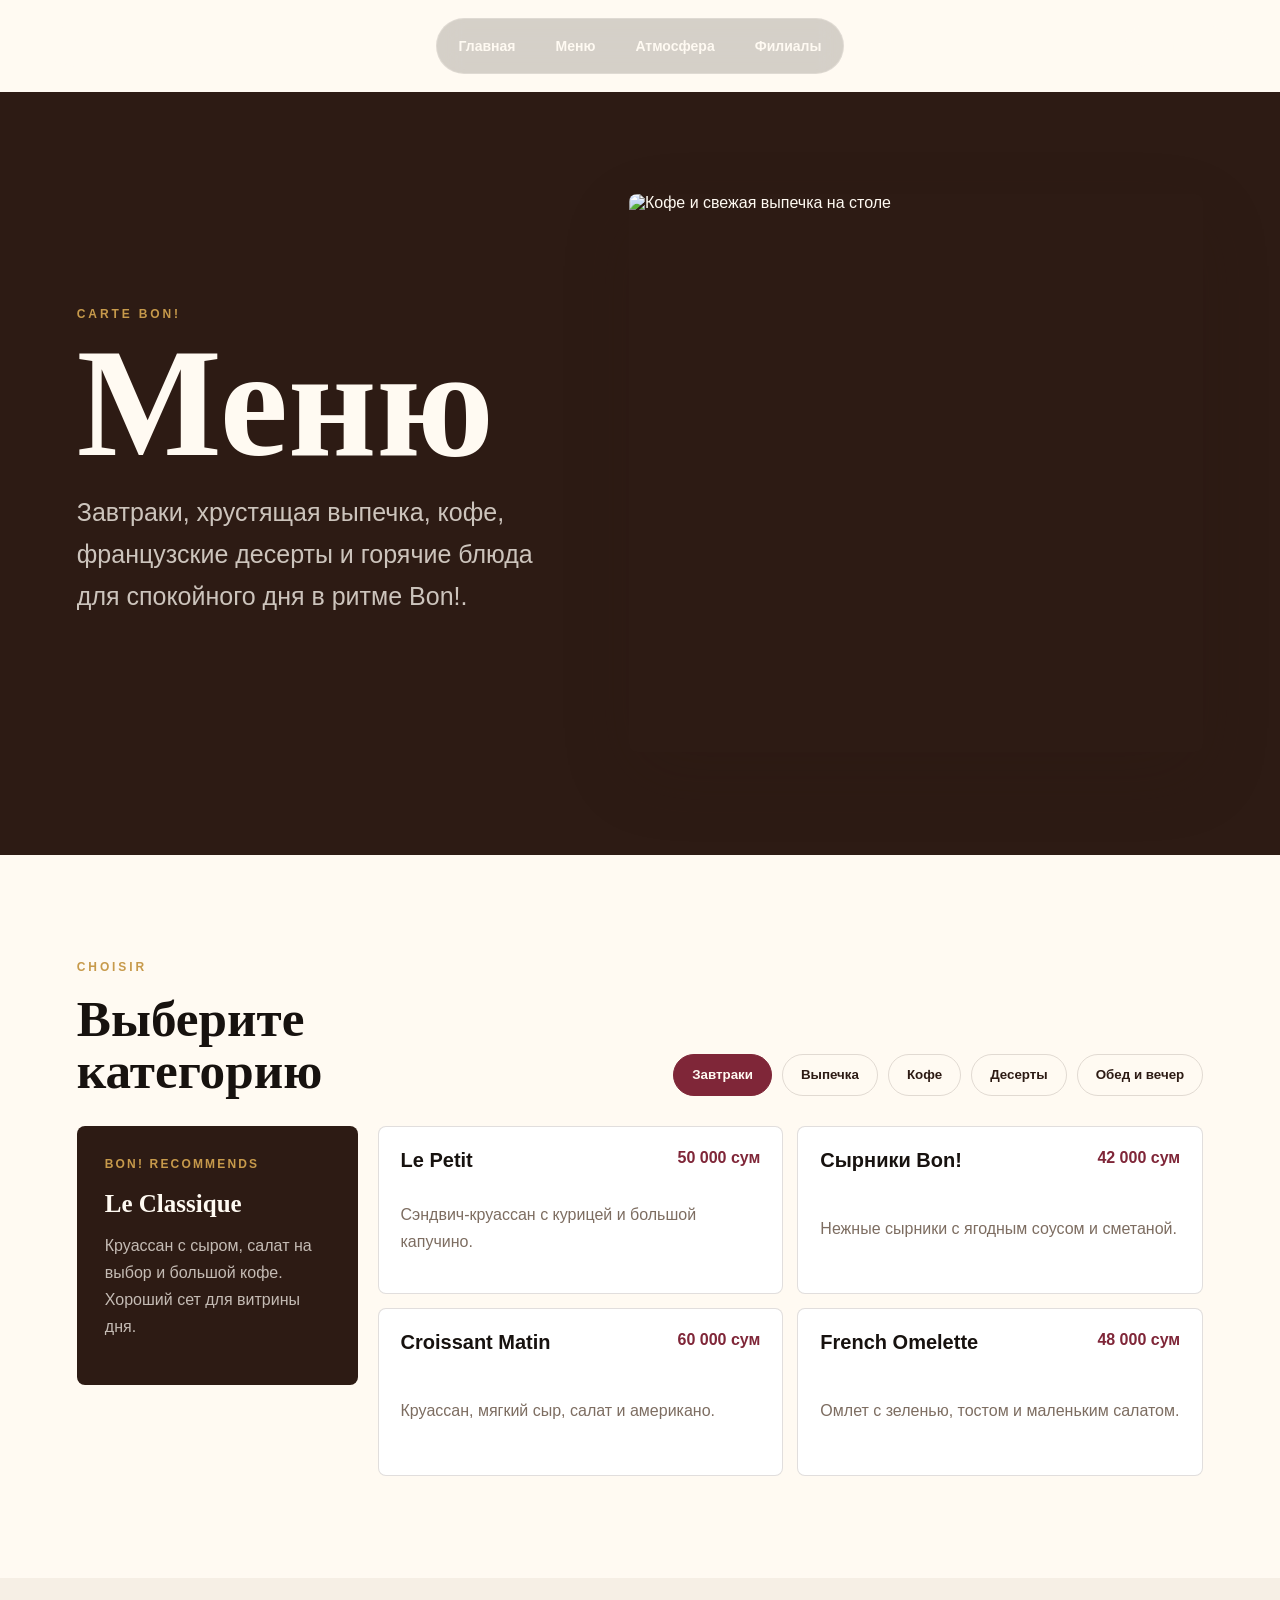
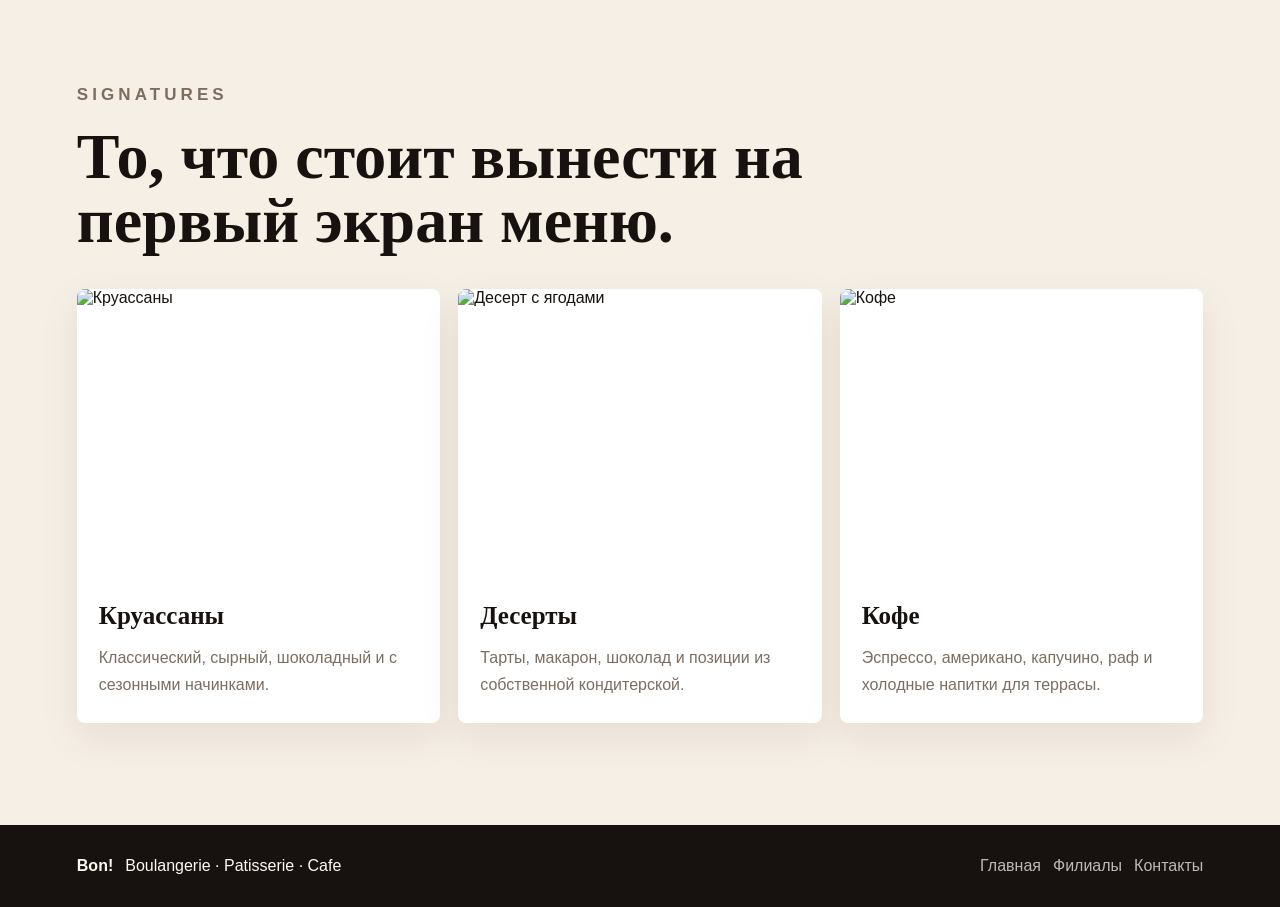
==== menu.html @ 677eda1b "Add files via upload" ====
<!doctype html>
<html lang="ru">
  <head>
    <meta charset="utf-8" />
    <meta name="viewport" content="width=device-width, initial-scale=1" />
    <title>Меню Bon! Cafe | Завтраки, выпечка, кофе и десерты</title>
    <meta
      name="description"
      content="Отдельная страница меню Bon!: завтраки, французская выпечка, кофе, десерты, салаты и горячие блюда."
    />
    <link rel="preconnect" href="https://images.unsplash.com" />
    <link rel="stylesheet" href="styles.css" />
  </head>
  <body class="menu-page">
    <header class="site-header is-scrolled" data-elevate>
      <a class="brand" href="index.html" aria-label="Bon! Cafe">
        <span class="brand-mark">Bon!</span>
        <span class="brand-sub">Boulangerie & Patisserie</span>
      </a>
      <nav class="main-nav" aria-label="Главная навигация">
        <a href="index.html">Главная</a>
        <a href="menu.html">Меню</a>
        <a href="index.html#mood">Атмосфера</a>
        <a href="index.html#branches">Филиалы</a>
      </nav>
      <a class="header-action" href="index.html#contacts">Контакты</a>
    </header>

    <main>
      <section class="menu-hero section-dark">
        <div class="menu-hero-copy">
          <p class="eyebrow">Carte Bon!</p>
          <h1>Меню</h1>
          <p>
            Завтраки, хрустящая выпечка, кофе, французские десерты и горячие блюда
            для спокойного дня в ритме Bon!.
          </p>
        </div>
        <figure class="menu-hero-photo">
          <img
            src="https://images.unsplash.com/photo-1495474472287-4d71bcdd2085?auto=format&fit=crop&w=1400&q=82"
            alt="Кофе и свежая выпечка на столе"
          />
        </figure>
      </section>

      <section class="menu-catalog section-light">
        <div class="menu-catalog-head">
          <div>
            <p class="eyebrow">Choisir</p>
            <h2>Выберите категорию</h2>
          </div>
          <div class="menu-tabs" role="tablist" aria-label="Категории меню">
            <button class="tab is-active" type="button" role="tab" aria-selected="true" data-menu="breakfast">
              Завтраки
            </button>
            <button class="tab" type="button" role="tab" aria-selected="false" data-menu="pastry">
              Выпечка
            </button>
            <button class="tab" type="button" role="tab" aria-selected="false" data-menu="coffee">
              Кофе
            </button>
            <button class="tab" type="button" role="tab" aria-selected="false" data-menu="dessert">
              Десерты
            </button>
            <button class="tab" type="button" role="tab" aria-selected="false" data-menu="dinner">
              Обед и вечер
            </button>
          </div>
        </div>

        <div class="menu-board">
          <aside class="menu-board-note">
            <span>Bon! recommends</span>
            <h3>Le Classique</h3>
            <p>Круассан с сыром, салат на выбор и большой кофе. Хороший сет для витрины дня.</p>
          </aside>
          <div class="menu-list menu-list-expanded" data-menu-panel></div>
        </div>
      </section>

      <section class="signature section-warm">
        <div class="section-head">
          <p class="eyebrow">Signatures</p>
          <h2>То, что стоит вынести на первый экран меню.</h2>
        </div>
        <div class="signature-grid">
          <article>
            <img
              src="https://images.unsplash.com/photo-1555507036-ab1f4038808a?auto=format&fit=crop&w=900&q=82"
              alt="Круассаны"
            />
            <h3>Круассаны</h3>
            <p>Классический, сырный, шоколадный и с сезонными начинками.</p>
          </article>
          <article>
            <img
              src="https://images.unsplash.com/photo-1517701604599-bb29b565090c?auto=format&fit=crop&w=900&q=82"
              alt="Десерт с ягодами"
            />
            <h3>Десерты</h3>
            <p>Тарты, макарон, шоколад и позиции из собственной кондитерской.</p>
          </article>
          <article>
            <img
              src="https://images.unsplash.com/photo-1511920170033-f8396924c348?auto=format&fit=crop&w=900&q=82"
              alt="Кофе"
            />
            <h3>Кофе</h3>
            <p>Эспрессо, американо, капучино, раф и холодные напитки для террасы.</p>
          </article>
        </div>
      </section>
    </main>

    <footer class="site-footer">
      <div>
        <strong>Bon!</strong>
        <span>Boulangerie · Patisserie · Cafe</span>
      </div>
      <div class="footer-links">
        <a href="index.html">Главная</a>
        <a href="index.html#branches">Филиалы</a>
        <a href="index.html#contacts">Контакты</a>
      </div>
    </footer>

    <script src="script.js"></script>
  </body>
</html>
---- styles.css ----
:root {
  --ink: #17120f;
  --espresso: #2d1b14;
  --cocoa: #5b3528;
  --bordeaux: #7f2638;
  --rose: #d9aa9a;
  --cream: #f6efe5;
  --linen: #fffaf2;
  --sage: #8b9a76;
  --brass: #c79a4b;
  --muted: #7d6d61;
  --line: rgba(45, 27, 20, 0.14);
  --shadow: 0 24px 70px rgba(45, 27, 20, 0.16);
}

* {
  box-sizing: border-box;
}

html {
  scroll-behavior: smooth;
}

body {
  margin: 0;
  color: var(--ink);
  background: var(--linen);
  font-family: "Inter", "Segoe UI", Arial, sans-serif;
}

img {
  display: block;
  max-width: 100%;
}

a {
  color: inherit;
}

.site-header {
  position: fixed;
  z-index: 20;
  top: 0;
  left: 0;
  right: 0;
  display: grid;
  grid-template-columns: minmax(150px, 1fr) auto minmax(140px, 1fr);
  align-items: center;
  gap: 24px;
  padding: 18px clamp(18px, 4vw, 56px);
  color: var(--linen);
  transition: background 180ms ease, color 180ms ease, box-shadow 180ms ease;
}

.site-header.is-scrolled {
  color: var(--espresso);
  background: rgba(255, 250, 242, 0.92);
  box-shadow: 0 10px 35px rgba(45, 27, 20, 0.1);
  backdrop-filter: blur(16px);
}

.brand {
  display: inline-flex;
  flex-direction: column;
  width: max-content;
  text-decoration: none;
}

.brand-mark {
  font-family: Georgia, "Times New Roman", serif;
  font-size: 34px;
  font-weight: 700;
  line-height: 0.85;
}

.brand-sub {
  margin-top: 7px;
  font-size: 10px;
  letter-spacing: 0.18em;
  text-transform: uppercase;
}

.main-nav {
  display: flex;
  align-items: center;
  gap: 8px;
  padding: 6px;
  border: 1px solid rgba(255, 250, 242, 0.24);
  border-radius: 999px;
  background: rgba(23, 18, 15, 0.18);
  backdrop-filter: blur(12px);
}

.is-scrolled .main-nav {
  border-color: var(--line);
  background: rgba(255, 255, 255, 0.62);
}

.main-nav a,
.header-action,
.button {
  min-height: 42px;
  display: inline-flex;
  align-items: center;
  justify-content: center;
  border-radius: 999px;
  text-decoration: none;
  font-size: 14px;
  font-weight: 650;
}

.main-nav a {
  padding: 0 16px;
}

.header-action {
  justify-self: end;
  padding: 0 18px;
  border: 1px solid currentColor;
}

.hero {
  min-height: 94vh;
  position: relative;
  display: grid;
  align-items: end;
  padding: 120px clamp(20px, 6vw, 90px) 72px;
  overflow: hidden;
}

.section-dark {
  color: var(--linen);
  background: var(--espresso);
}

.section-light {
  background: var(--linen);
}

.section-warm {
  background: var(--cream);
}

.hero-media {
  position: absolute;
  inset: 0;
}

.hero-media::after {
  content: "";
  position: absolute;
  inset: 0;
  background:
    linear-gradient(90deg, rgba(23, 18, 15, 0.86), rgba(23, 18, 15, 0.38) 54%, rgba(23, 18, 15, 0.18)),
    linear-gradient(0deg, rgba(23, 18, 15, 0.66), transparent 42%);
}

.hero-media img {
  width: 100%;
  height: 100%;
  object-fit: cover;
}

.hero-content,
.hero-note {
  position: relative;
}

.hero-content {
  max-width: 780px;
}

.eyebrow,
.section-kicker {
  margin: 0 0 16px;
  color: var(--brass);
  font-size: 12px;
  font-weight: 800;
  letter-spacing: 0.24em;
  text-transform: uppercase;
}

.hero h1 {
  margin: 0;
  font-family: Georgia, "Times New Roman", serif;
  font-size: clamp(88px, 20vw, 220px);
  line-height: 0.78;
  letter-spacing: 0;
}

.hero-lede {
  max-width: 660px;
  margin: 34px 0 0;
  font-size: clamp(19px, 2vw, 28px);
  line-height: 1.35;
}

.hero-actions {
  display: flex;
  flex-wrap: wrap;
  gap: 12px;
  margin-top: 34px;
}

.button {
  border: 0;
  padding: 0 22px;
  cursor: pointer;
}

.button-primary {
  color: #22130d;
  background: var(--brass);
}

.button-ghost {
  border: 1px solid rgba(255, 250, 242, 0.58);
  color: var(--linen);
}

.button-dark {
  width: max-content;
  color: var(--linen);
  background: var(--espresso);
}

.hero-note {
  display: flex;
  flex-wrap: wrap;
  gap: 10px;
  margin-top: 54px;
}

.hero-note span {
  padding: 12px 16px;
  border: 1px solid rgba(255, 250, 242, 0.22);
  border-radius: 999px;
  background: rgba(255, 250, 242, 0.08);
  font-size: 14px;
}

section:not(.hero) {
  padding: clamp(70px, 8vw, 120px) clamp(20px, 6vw, 90px);
}

.intro-grid,
.split,
.contacts {
  display: grid;
  grid-template-columns: minmax(0, 0.95fr) minmax(320px, 1fr);
  gap: clamp(32px, 7vw, 110px);
  align-items: start;
}

h2 {
  margin: 0;
  font-family: Georgia, "Times New Roman", serif;
  font-size: clamp(36px, 5vw, 76px);
  line-height: 1;
  letter-spacing: 0;
}

h3 {
  margin: 0;
  font-family: Georgia, "Times New Roman", serif;
  font-size: 25px;
  line-height: 1.1;
}

p {
  line-height: 1.68;
}

.intro-copy p,
.section-head p,
.contacts-copy p,
.story-copy p {
  color: var(--muted);
  font-size: 17px;
}

.metrics {
  display: grid;
  grid-template-columns: repeat(3, 1fr);
  gap: 1px;
  margin-top: 64px;
  border: 1px solid var(--line);
  background: var(--line);
}

.metrics div {
  min-height: 150px;
  padding: 28px;
  background: var(--linen);
}

.metrics strong {
  display: block;
  color: var(--bordeaux);
  font-family: Georgia, "Times New Roman", serif;
  font-size: clamp(40px, 5vw, 72px);
  line-height: 1;
}

.metrics span {
  display: block;
  max-width: 230px;
  margin-top: 12px;
  color: var(--muted);
}

.section-head {
  max-width: 950px;
  margin-bottom: 36px;
}

.section-head.narrow {
  max-width: 760px;
}

.menu-tabs,
.branch-controls {
  display: flex;
  flex-wrap: wrap;
  gap: 10px;
  margin-bottom: 26px;
}

.tab,
.chip {
  min-height: 42px;
  border: 1px solid var(--line);
  border-radius: 999px;
  padding: 0 18px;
  color: var(--espresso);
  background: transparent;
  cursor: pointer;
  font-weight: 700;
}

.tab.is-active,
.chip.is-active {
  color: var(--linen);
  border-color: var(--bordeaux);
  background: var(--bordeaux);
}

.menu-preview-grid {
  display: grid;
  grid-template-columns: repeat(3, 1fr);
  gap: 16px;
  margin-bottom: 26px;
}

.menu-preview-card {
  min-height: 290px;
  position: relative;
  overflow: hidden;
  border-radius: 8px;
  color: var(--linen);
  text-decoration: none;
  background: var(--espresso);
  box-shadow: var(--shadow);
}

.menu-preview-card::after {
  content: "";
  position: absolute;
  inset: 0;
  background: linear-gradient(0deg, rgba(23, 18, 15, 0.72), transparent 58%);
}

.menu-preview-card img {
  width: 100%;
  height: 100%;
  object-fit: cover;
  transition: transform 220ms ease;
}

.menu-preview-card:hover img {
  transform: scale(1.04);
}

.menu-preview-card span {
  position: absolute;
  z-index: 1;
  left: 22px;
  bottom: 20px;
  font-family: Georgia, "Times New Roman", serif;
  font-size: 30px;
}

.menu-layout {
  display: grid;
  grid-template-columns: minmax(280px, 0.86fr) minmax(320px, 1fr);
  gap: clamp(24px, 4vw, 58px);
  align-items: stretch;
}

.menu-photo {
  margin: 0;
  min-height: 520px;
  position: relative;
  overflow: hidden;
  border-radius: 8px;
  box-shadow: var(--shadow);
}

.menu-photo img {
  width: 100%;
  height: 100%;
  object-fit: cover;
}

.menu-photo figcaption {
  position: absolute;
  left: 20px;
  bottom: 20px;
  max-width: calc(100% - 40px);
  padding: 12px 14px;
  border-radius: 8px;
  color: var(--linen);
  background: rgba(23, 18, 15, 0.66);
}

.menu-list {
  display: grid;
  gap: 14px;
}

.menu-dish {
  display: grid;
  grid-template-columns: 1fr auto;
  gap: 16px;
  padding: 22px;
  border-bottom: 1px solid var(--line);
  background: rgba(255, 250, 242, 0.58);
}

.menu-dish strong {
  font-size: 20px;
}

.menu-dish p {
  grid-column: 1 / -1;
  margin: 0;
  color: var(--muted);
}

.menu-dish span {
  color: var(--bordeaux);
  font-weight: 800;
}

.menu-page {
  background: var(--linen);
}

.menu-page .site-header {
  position: sticky;
}

.menu-hero {
  min-height: 74vh;
  display: grid;
  grid-template-columns: minmax(320px, 0.85fr) minmax(320px, 1fr);
  gap: clamp(26px, 5vw, 70px);
  align-items: center;
  padding: 96px clamp(20px, 6vw, 90px) clamp(56px, 7vw, 90px);
}

.menu-hero-copy h1 {
  margin: 0;
  font-family: Georgia, "Times New Roman", serif;
  font-size: clamp(72px, 12vw, 170px);
  line-height: 0.82;
}

.menu-hero-copy p:not(.eyebrow) {
  max-width: 620px;
  color: rgba(255, 250, 242, 0.76);
  font-size: clamp(18px, 2vw, 25px);
}

.menu-hero-photo {
  height: min(62vh, 620px);
  min-height: 420px;
  margin: 0;
  overflow: hidden;
  border-radius: 8px;
  box-shadow: var(--shadow);
}

.menu-hero-photo img {
  width: 100%;
  height: 100%;
  object-fit: cover;
}

.menu-catalog-head {
  display: grid;
  grid-template-columns: minmax(260px, 0.72fr) minmax(320px, 1fr);
  gap: 30px;
  align-items: end;
  margin-bottom: 30px;
}

.menu-catalog-head h2 {
  font-size: clamp(34px, 4vw, 58px);
}

.menu-catalog-head .menu-tabs {
  justify-content: flex-end;
  margin-bottom: 0;
}

.menu-board {
  display: grid;
  grid-template-columns: minmax(250px, 0.34fr) minmax(320px, 1fr);
  gap: 20px;
  align-items: start;
}

.menu-board-note {
  position: sticky;
  top: 104px;
  padding: 28px;
  border-radius: 8px;
  color: var(--linen);
  background: var(--espresso);
}

.menu-board-note span {
  color: var(--brass);
  font-size: 12px;
  font-weight: 900;
  letter-spacing: 0.18em;
  text-transform: uppercase;
}

.menu-board-note h3 {
  margin-top: 18px;
}

.menu-board-note p {
  color: rgba(255, 250, 242, 0.72);
}

.menu-list-expanded {
  grid-template-columns: repeat(2, minmax(0, 1fr));
}

.menu-list-expanded .menu-dish {
  min-height: 168px;
  border: 1px solid var(--line);
  border-radius: 8px;
  background: #fff;
}

.signature-grid {
  display: grid;
  grid-template-columns: repeat(3, 1fr);
  gap: 18px;
}

.signature-grid article {
  overflow: hidden;
  border-radius: 8px;
  background: #fff;
  box-shadow: 0 14px 42px rgba(45, 27, 20, 0.08);
}

.signature-grid img {
  width: 100%;
  aspect-ratio: 1.25;
  object-fit: cover;
}

.signature-grid h3,
.signature-grid p {
  margin-left: 22px;
  margin-right: 22px;
}

.signature-grid h3 {
  margin-top: 22px;
}

.signature-grid p {
  margin-bottom: 24px;
  color: var(--muted);
}

.mood-grid {
  display: grid;
  grid-template-columns: 1.1fr 0.9fr;
  gap: 18px;
}

.mood-item {
  min-height: 340px;
  position: relative;
  overflow: hidden;
  border-radius: 8px;
  background: var(--espresso);
}

.mood-item.large {
  grid-row: span 2;
  min-height: 700px;
}

.mood-item img {
  width: 100%;
  height: 100%;
  object-fit: cover;
  opacity: 0.82;
}

.mood-item div {
  position: absolute;
  left: 24px;
  right: 24px;
  bottom: 24px;
  color: var(--linen);
}

.mood-item p {
  max-width: 540px;
  margin-bottom: 0;
}

.story {
  display: grid;
  grid-template-columns: minmax(280px, 0.9fr) minmax(320px, 1fr);
  gap: clamp(32px, 7vw, 100px);
}

.story-copy p {
  color: rgba(255, 250, 242, 0.72);
}

.timeline {
  display: grid;
  gap: 1px;
  background: rgba(255, 250, 242, 0.16);
  border: 1px solid rgba(255, 250, 242, 0.16);
}

.timeline div {
  padding: 28px;
  background: rgba(255, 250, 242, 0.06);
}

.timeline span {
  display: block;
  color: var(--brass);
  font-weight: 900;
  margin-bottom: 18px;
}

.timeline strong {
  font-size: 24px;
}

.timeline p {
  margin-bottom: 0;
  color: rgba(255, 250, 242, 0.72);
}

.branch-grid {
  display: grid;
  grid-template-columns: repeat(3, 1fr);
  gap: 16px;
}

.branch {
  min-height: 300px;
  display: flex;
  flex-direction: column;
  padding: 28px;
  border: 1px solid var(--line);
  border-radius: 8px;
  background: #fff;
}

.branch.is-hidden {
  display: none;
}

.branch span,
.event-list span {
  color: var(--bordeaux);
  font-size: 12px;
  font-weight: 900;
  letter-spacing: 0.18em;
  text-transform: uppercase;
}

.branch h3 {
  margin-top: 18px;
}

.branch p {
  color: var(--muted);
}

.branch a {
  margin-top: auto;
  color: var(--bordeaux);
  font-weight: 800;
  text-decoration: none;
}

.event-list {
  display: grid;
  gap: 16px;
}

.event-list article {
  padding: 26px 0;
  border-top: 1px solid var(--line);
}

.event-list h3 {
  margin-top: 12px;
}

.event-list p {
  margin-bottom: 0;
  color: var(--muted);
}

.contacts {
  align-items: center;
}

.contacts-copy p {
  color: rgba(255, 250, 242, 0.72);
}

.contact-board {
  display: grid;
  gap: 12px;
  padding: clamp(22px, 4vw, 40px);
  border: 1px solid rgba(255, 250, 242, 0.18);
  border-radius: 8px;
  background: rgba(255, 250, 242, 0.08);
}

.contact-line,
.contact-meta {
  display: grid;
  grid-template-columns: minmax(120px, 0.48fr) minmax(180px, 1fr);
  gap: 18px;
  align-items: center;
  min-height: 78px;
  border-bottom: 1px solid rgba(255, 250, 242, 0.16);
  color: var(--linen);
  text-decoration: none;
}

.contact-line span,
.contact-meta span {
  color: rgba(255, 250, 242, 0.62);
  font-size: 12px;
  font-weight: 900;
  letter-spacing: 0.16em;
  text-transform: uppercase;
}

.contact-line strong,
.contact-meta strong {
  font-family: Georgia, "Times New Roman", serif;
  font-size: clamp(24px, 3vw, 38px);
  font-weight: 700;
}

.contact-meta {
  grid-template-columns: repeat(2, 1fr);
  border-bottom: 0;
}

.contact-meta div {
  display: grid;
  gap: 10px;
  min-height: 100px;
  align-content: center;
  padding: 18px;
  border: 1px solid rgba(255, 250, 242, 0.14);
  border-radius: 8px;
  background: rgba(23, 18, 15, 0.18);
}

.site-footer {
  display: flex;
  justify-content: space-between;
  gap: 20px;
  padding: 32px clamp(20px, 6vw, 90px);
  color: var(--linen);
  background: var(--ink);
}

.site-footer div {
  display: flex;
  flex-wrap: wrap;
  gap: 12px;
  align-items: center;
}

.footer-links a {
  color: rgba(255, 250, 242, 0.72);
  text-decoration: none;
}

@media (max-width: 920px) {
  .site-header {
    grid-template-columns: 1fr auto;
  }

  .main-nav {
    display: none;
  }

  .intro-grid,
  .split,
  .contacts,
  .menu-layout,
  .story {
    grid-template-columns: 1fr;
  }

  .metrics,
  .branch-grid,
  .mood-grid,
  .menu-preview-grid,
  .menu-hero,
  .menu-catalog-head,
  .menu-board,
  .menu-list-expanded,
  .signature-grid {
    grid-template-columns: 1fr;
  }

  .mood-item.large,
  .mood-item {
    min-height: 420px;
  }
}

@media (max-width: 560px) {
  .site-header {
    padding: 14px 16px;
  }

  .brand-sub {
    display: none;
  }

  .header-action {
    min-height: 38px;
    padding: 0 12px;
    font-size: 13px;
  }

  .hero {
    min-height: 92vh;
    padding: 104px 18px 44px;
  }

  .hero-lede {
    font-size: 18px;
  }

  section:not(.hero) {
    padding: 62px 18px;
  }

  .menu-photo {
    min-height: 360px;
  }

  .menu-hero {
    min-height: auto;
    padding-top: 56px;
  }

  .menu-hero-photo {
    min-height: 310px;
    height: 42vh;
  }

  .menu-board-note {
    position: static;
  }

  .contact-line,
  .contact-meta {
    grid-template-columns: 1fr;
  }

  .site-footer {
    display: grid;
  }
}
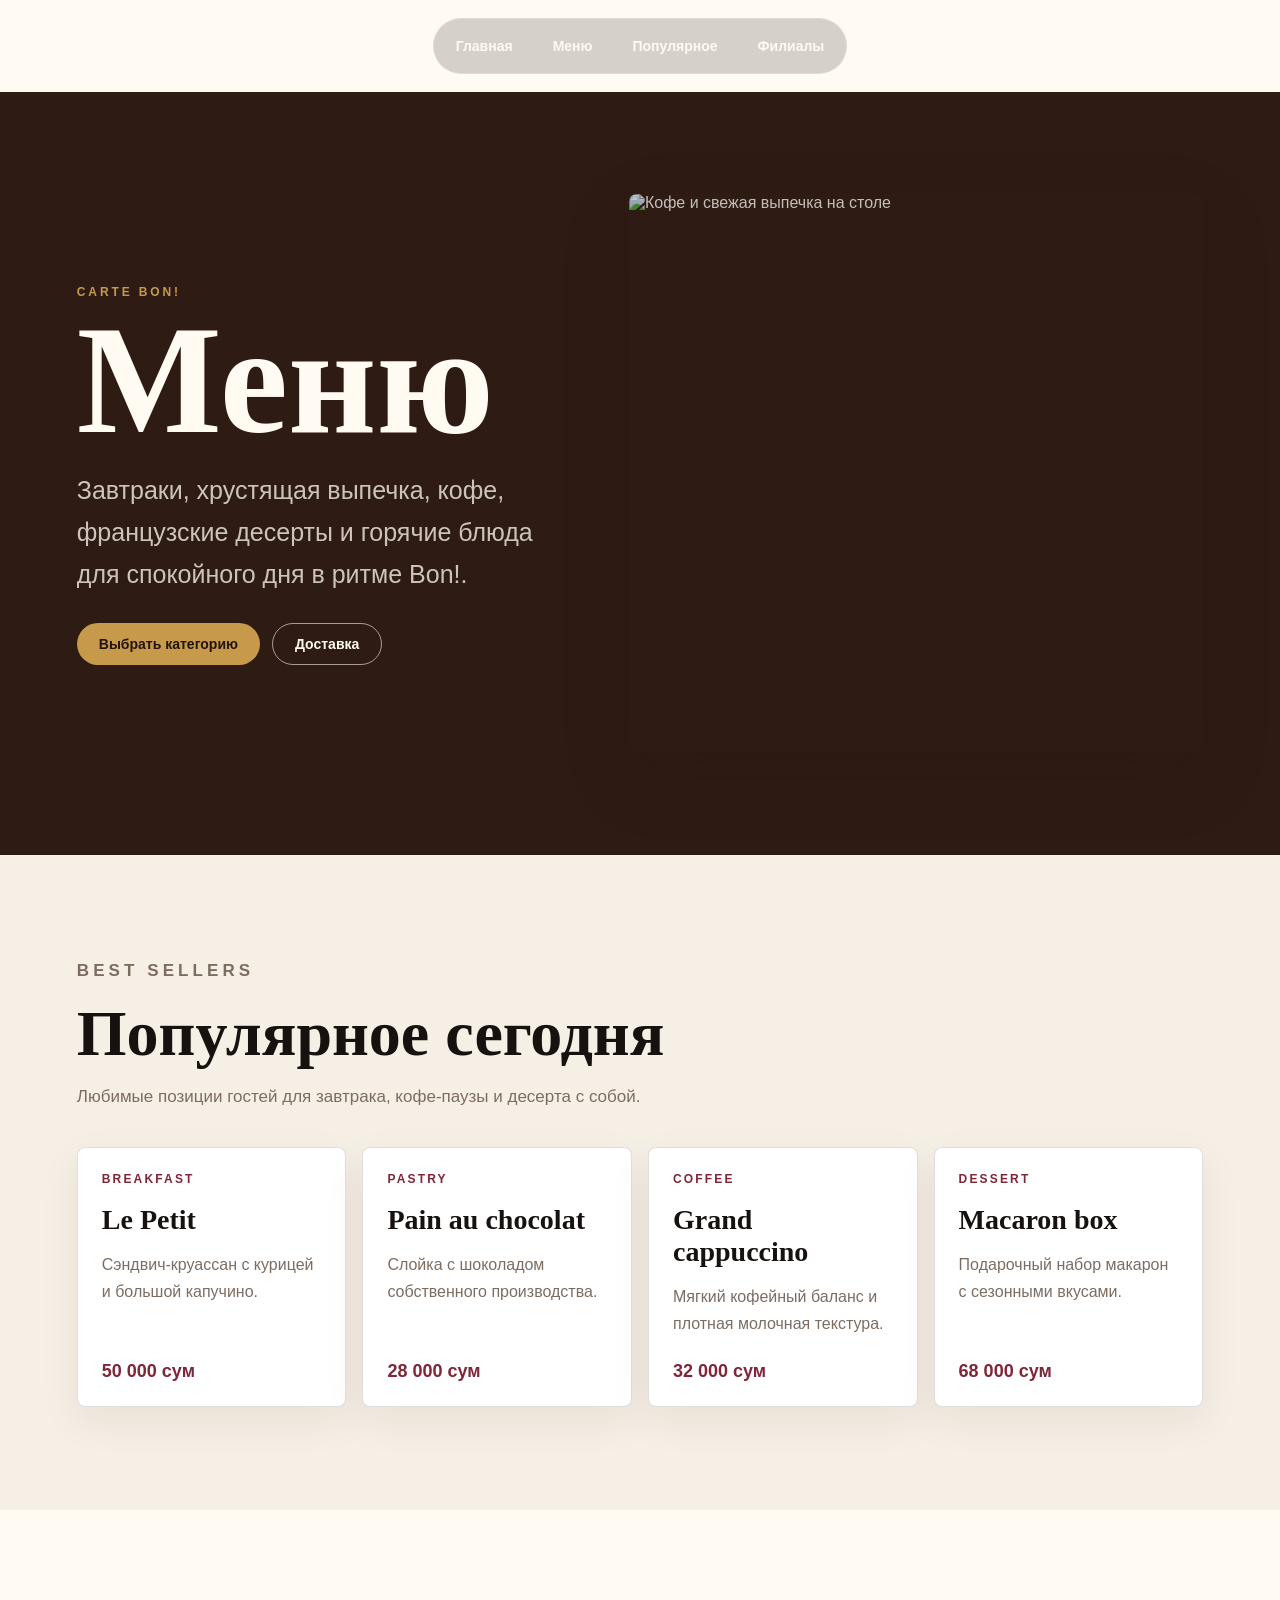
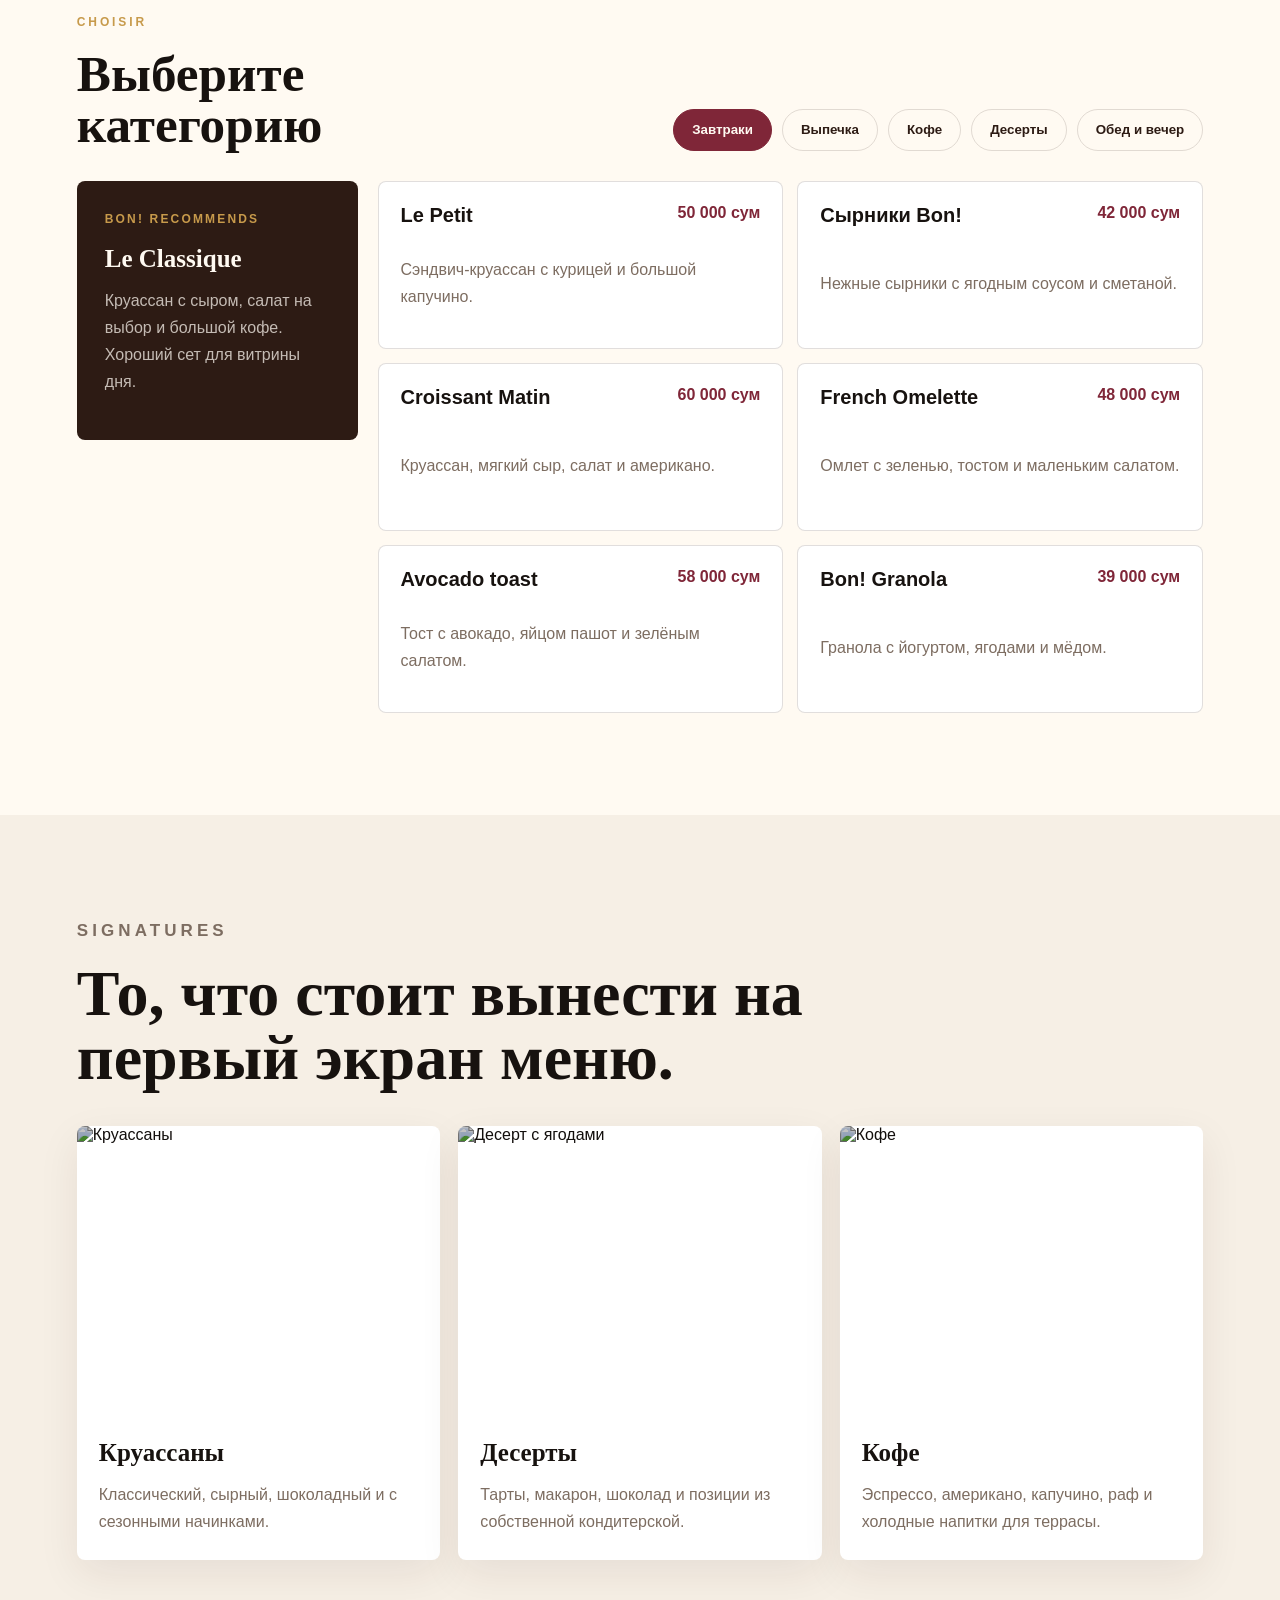
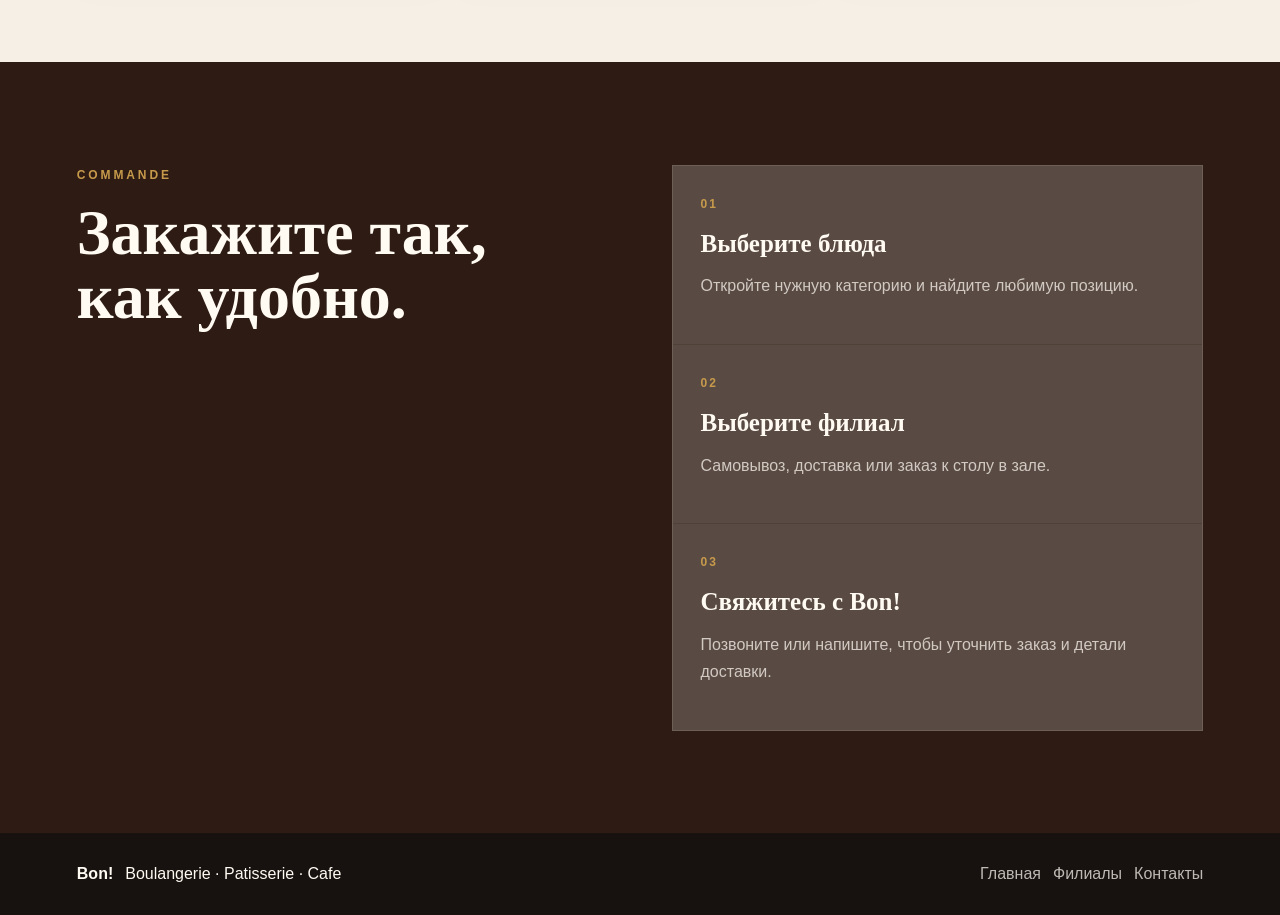
==== commit d62739ae: "Add files via upload" ====
--- a/menu.html
+++ b/menu.html
@@ -20,7 +20,7 @@
       <nav class="main-nav" aria-label="Главная навигация">
         <a href="index.html">Главная</a>
         <a href="menu.html">Меню</a>
-        <a href="index.html#mood">Атмосфера</a>
+        <a href="#popular">Популярное</a>
         <a href="index.html#branches">Филиалы</a>
       </nav>
       <a class="header-action" href="index.html#contacts">Контакты</a>
@@ -35,6 +35,10 @@
             Завтраки, хрустящая выпечка, кофе, французские десерты и горячие блюда
             для спокойного дня в ритме Bon!.
           </p>
+          <div class="hero-actions">
+            <a class="button button-primary" href="#catalog">Выбрать категорию</a>
+            <a class="button button-ghost" href="index.html#delivery">Доставка</a>
+          </div>
         </div>
         <figure class="menu-hero-photo">
           <img
@@ -44,7 +48,41 @@
         </figure>
       </section>
 
-      <section class="menu-catalog section-light">
+      <section id="popular" class="popular-menu section-warm">
+        <div class="section-head">
+          <p class="eyebrow">Best sellers</p>
+          <h2>Популярное сегодня</h2>
+          <p>Любимые позиции гостей для завтрака, кофе-паузы и десерта с собой.</p>
+        </div>
+        <div class="popular-grid">
+          <article>
+            <span>Breakfast</span>
+            <strong>Le Petit</strong>
+            <p>Сэндвич-круассан с курицей и большой капучино.</p>
+            <b>50 000 сум</b>
+          </article>
+          <article>
+            <span>Pastry</span>
+            <strong>Pain au chocolat</strong>
+            <p>Слойка с шоколадом собственного производства.</p>
+            <b>28 000 сум</b>
+          </article>
+          <article>
+            <span>Coffee</span>
+            <strong>Grand cappuccino</strong>
+            <p>Мягкий кофейный баланс и плотная молочная текстура.</p>
+            <b>32 000 сум</b>
+          </article>
+          <article>
+            <span>Dessert</span>
+            <strong>Macaron box</strong>
+            <p>Подарочный набор макарон с сезонными вкусами.</p>
+            <b>68 000 сум</b>
+          </article>
+        </div>
+      </section>
+
+      <section id="catalog" class="menu-catalog section-light">
         <div class="menu-catalog-head">
           <div>
             <p class="eyebrow">Choisir</p>
@@ -111,6 +149,30 @@
           </article>
         </div>
       </section>
+
+      <section class="menu-order section-dark">
+        <div>
+          <p class="eyebrow">Commande</p>
+          <h2>Закажите так, как удобно.</h2>
+        </div>
+        <div class="order-steps">
+          <article>
+            <span>01</span>
+            <h3>Выберите блюда</h3>
+            <p>Откройте нужную категорию и найдите любимую позицию.</p>
+          </article>
+          <article>
+            <span>02</span>
+            <h3>Выберите филиал</h3>
+            <p>Самовывоз, доставка или заказ к столу в зале.</p>
+          </article>
+          <article>
+            <span>03</span>
+            <h3>Свяжитесь с Bon!</h3>
+            <p>Позвоните или напишите, чтобы уточнить заказ и детали доставки.</p>
+          </article>
+        </div>
+      </section>
     </main>
 
     <footer class="site-footer">
--- a/styles.css
+++ b/styles.css
@@ -239,13 +239,65 @@
   font-size: 14px;
 }
 
+.quick-actions {
+  display: grid;
+  grid-template-columns: repeat(4, 1fr);
+  gap: 1px;
+  padding-top: 0;
+  padding-bottom: 0;
+  border-bottom: 1px solid var(--line);
+  background: var(--line);
+}
+
+.quick-actions a {
+  min-height: 210px;
+  display: flex;
+  flex-direction: column;
+  justify-content: space-between;
+  padding: 28px;
+  color: var(--espresso);
+  text-decoration: none;
+  background: var(--linen);
+}
+
+.quick-actions span,
+.season-grid span,
+.delivery-card span,
+.popular-grid span,
+.order-steps span {
+  color: var(--bordeaux);
+  font-size: 12px;
+  font-weight: 900;
+  letter-spacing: 0.18em;
+  text-transform: uppercase;
+}
+
+.quick-actions strong {
+  margin-top: auto;
+  font-family: Georgia, "Times New Roman", serif;
+  font-size: 27px;
+}
+
+.quick-actions p {
+  margin-bottom: 0;
+  color: var(--muted);
+}
+
 section:not(.hero) {
   padding: clamp(70px, 8vw, 120px) clamp(20px, 6vw, 90px);
 }
 
+.quick-actions.section-light {
+  padding-top: 0;
+  padding-bottom: 0;
+}
+
 .intro-grid,
+.season,
 .split,
-.contacts {
+.contacts,
+.loyalty,
+.menu-order {
   display: grid;
   grid-template-columns: minmax(0, 0.95fr) minmax(320px, 1fr);
   gap: clamp(32px, 7vw, 110px);
@@ -307,6 +359,48 @@
   max-width: 230px;
   margin-top: 12px;
   color: var(--muted);
+}
+
+.season {
+  align-items: center;
+}
+
+.season-copy p {
+  max-width: 620px;
+  color: rgba(255, 250, 242, 0.72);
+  font-size: 17px;
+}
+
+.season-copy .button {
+  margin-top: 18px;
+}
+
+.season-grid {
+  display: grid;
+  gap: 14px;
+}
+
+.season-grid article {
+  padding: 26px;
+  border: 1px solid rgba(255, 250, 242, 0.16);
+  border-radius: 8px;
+  background: rgba(255, 250, 242, 0.08);
+}
+
+.season-grid span {
+  color: var(--brass);
+}
+
+.season-grid strong {
+  display: block;
+  margin-top: 14px;
+  font-family: Georgia, "Times New Roman", serif;
+  font-size: 30px;
+}
+
+.season-grid p {
+  margin-bottom: 0;
+  color: rgba(255, 250, 242, 0.72);
 }
 
 .section-head {
@@ -367,13 +461,14 @@
   content: "";
   position: absolute;
   inset: 0;
-  background: linear-gradient(0deg, rgba(23, 18, 15, 0.72), transparent 58%);
+  background: linear-gradient(0deg, rgba(23, 18, 15, 0.82), rgba(23, 18, 15, 0.28) 62%, rgba(23, 18, 15, 0.12));
 }
 
 .menu-preview-card img {
   width: 100%;
   height: 100%;
   object-fit: cover;
+  filter: brightness(0.72);
   transition: transform 220ms ease;
 }
 
@@ -410,6 +505,7 @@
   width: 100%;
   height: 100%;
   object-fit: cover;
+  filter: brightness(0.78);
 }
 
 .menu-photo figcaption {
@@ -482,6 +578,10 @@
   font-size: clamp(18px, 2vw, 25px);
 }
 
+.menu-hero .hero-actions {
+  margin-top: 28px;
+}
+
 .menu-hero-photo {
   height: min(62vh, 620px);
   min-height: 420px;
@@ -495,6 +595,7 @@
   width: 100%;
   height: 100%;
   object-fit: cover;
+  filter: brightness(0.76);
 }
 
 .menu-catalog-head {
@@ -574,6 +675,7 @@
   width: 100%;
   aspect-ratio: 1.25;
   object-fit: cover;
+  filter: brightness(0.76);
 }
 
 .signature-grid h3,
@@ -591,6 +693,67 @@
   color: var(--muted);
 }
 
+.popular-grid {
+  display: grid;
+  grid-template-columns: repeat(4, 1fr);
+  gap: 16px;
+}
+
+.popular-grid article {
+  min-height: 260px;
+  display: flex;
+  flex-direction: column;
+  padding: 24px;
+  border: 1px solid var(--line);
+  border-radius: 8px;
+  background: #fff;
+  box-shadow: 0 14px 42px rgba(45, 27, 20, 0.07);
+}
+
+.popular-grid strong {
+  margin-top: 18px;
+  font-family: Georgia, "Times New Roman", serif;
+  font-size: 28px;
+}
+
+.popular-grid p {
+  color: var(--muted);
+}
+
+.popular-grid b {
+  margin-top: auto;
+  color: var(--bordeaux);
+  font-size: 18px;
+}
+
+.menu-order {
+  align-items: start;
+}
+
+.order-steps {
+  display: grid;
+  gap: 1px;
+  background: rgba(255, 250, 242, 0.16);
+  border: 1px solid rgba(255, 250, 242, 0.16);
+}
+
+.order-steps article {
+  padding: 28px;
+  background: rgba(255, 250, 242, 0.06);
+}
+
+.order-steps span {
+  color: var(--brass);
+}
+
+.order-steps h3 {
+  margin-top: 18px;
+}
+
+.order-steps p {
+  color: rgba(255, 250, 242, 0.72);
+}
+
 .mood-grid {
   display: grid;
   grid-template-columns: 1.1fr 0.9fr;
@@ -614,7 +777,8 @@
   width: 100%;
   height: 100%;
   object-fit: cover;
-  opacity: 0.82;
+  filter: brightness(0.48);
+  opacity: 0.9;
 }
 
 .mood-item div {
@@ -712,6 +876,87 @@
   text-decoration: none;
 }
 
+.delivery-layout,
+.review-grid,
+.loyalty-list {
+  display: grid;
+  grid-template-columns: repeat(3, 1fr);
+  gap: 16px;
+}
+
+.delivery-card,
+.review-grid article {
+  min-height: 280px;
+  display: flex;
+  flex-direction: column;
+  padding: 28px;
+  border: 1px solid var(--line);
+  border-radius: 8px;
+  background: #fff;
+}
+
+.delivery-card.accent {
+  color: var(--linen);
+  background: var(--bordeaux);
+}
+
+.delivery-card h3 {
+  margin-top: 18px;
+}
+
+.delivery-card p,
+.review-grid p {
+  color: var(--muted);
+}
+
+.delivery-card.accent p {
+  color: rgba(255, 250, 242, 0.72);
+}
+
+.delivery-card a {
+  margin-top: auto;
+  color: var(--bordeaux);
+  font-weight: 800;
+  text-decoration: none;
+}
+
+.delivery-card.accent a,
+.delivery-card.accent span {
+  color: var(--brass);
+}
+
+.loyalty {
+  align-items: start;
+}
+
+.loyalty-list article {
+  min-height: 210px;
+  display: grid;
+  grid-template-rows: auto 1fr;
+  align-content: start;
+  gap: 22px;
+  padding: 26px;
+  border: 1px solid rgba(255, 250, 242, 0.16);
+  border-radius: 8px;
+  background: rgba(255, 250, 242, 0.08);
+}
+
+.loyalty-list span {
+  display: block;
+  max-width: 100%;
+  color: var(--brass);
+  font-family: Georgia, "Times New Roman", serif;
+  font-size: clamp(32px, 3.2vw, 52px);
+  line-height: 0.95;
+  overflow-wrap: anywhere;
+}
+
+.loyalty-list p {
+  align-self: end;
+  margin: 0;
+  color: rgba(255, 250, 242, 0.72);
+}
+
 .event-list {
   display: grid;
   gap: 16px;
@@ -729,6 +974,20 @@
 .event-list p {
   margin-bottom: 0;
   color: var(--muted);
+}
+
+.review-grid article {
+  min-height: 230px;
+  justify-content: space-between;
+}
+
+.review-grid p {
+  margin-top: 0;
+  font-size: 18px;
+}
+
+.review-grid strong {
+  color: var(--bordeaux);
 }
 
 .contacts {
@@ -823,14 +1082,18 @@
   }
 
   .intro-grid,
+  .season,
   .split,
   .contacts,
+  .loyalty,
+  .menu-order,
   .menu-layout,
   .story {
     grid-template-columns: 1fr;
   }
 
   .metrics,
+  .quick-actions,
   .branch-grid,
   .mood-grid,
   .menu-preview-grid,
@@ -838,7 +1101,11 @@
   .menu-catalog-head,
   .menu-board,
   .menu-list-expanded,
-  .signature-grid {
+  .signature-grid,
+  .popular-grid,
+  .delivery-layout,
+  .review-grid,
+  .loyalty-list {
     grid-template-columns: 1fr;
   }
 
@@ -863,6 +1130,10 @@
     font-size: 13px;
   }
 
+  .quick-actions a {
+    min-height: 150px;
+  }
+
   .hero {
     min-height: 92vh;
     padding: 104px 18px 44px;
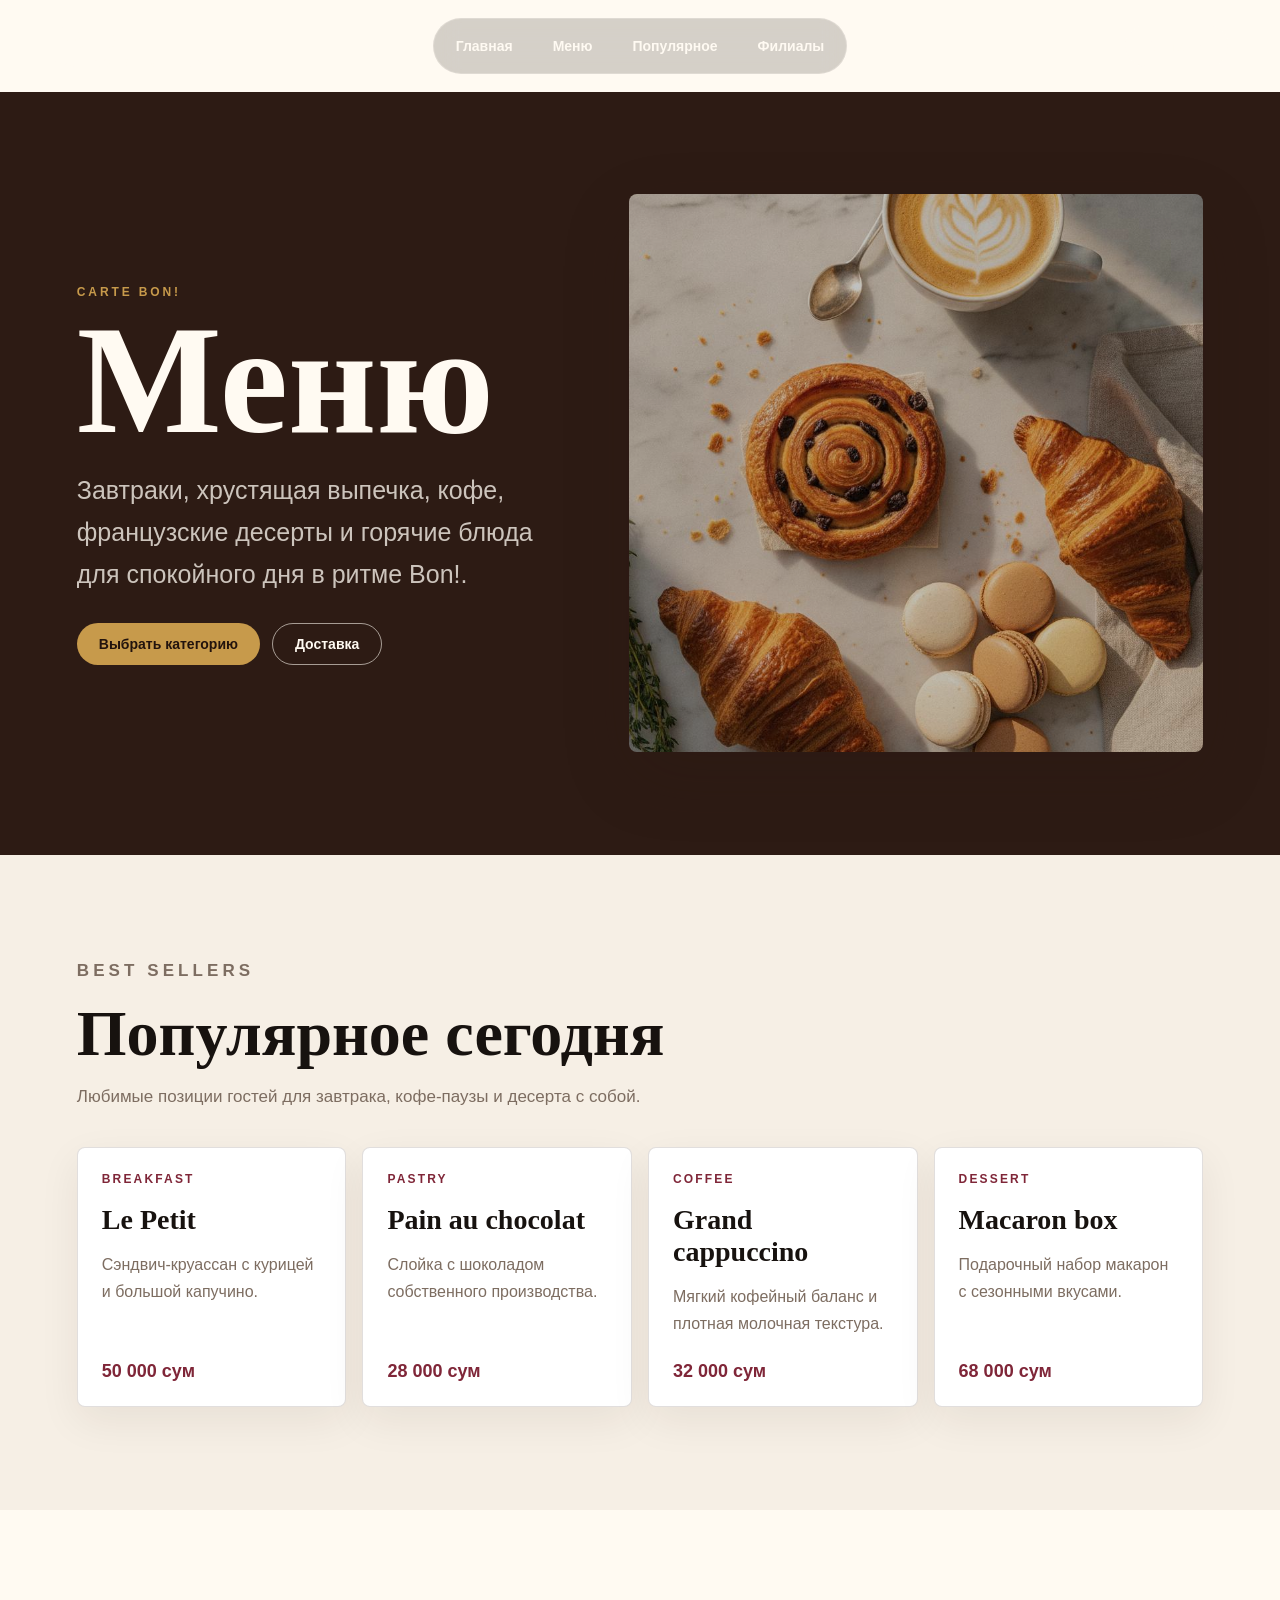
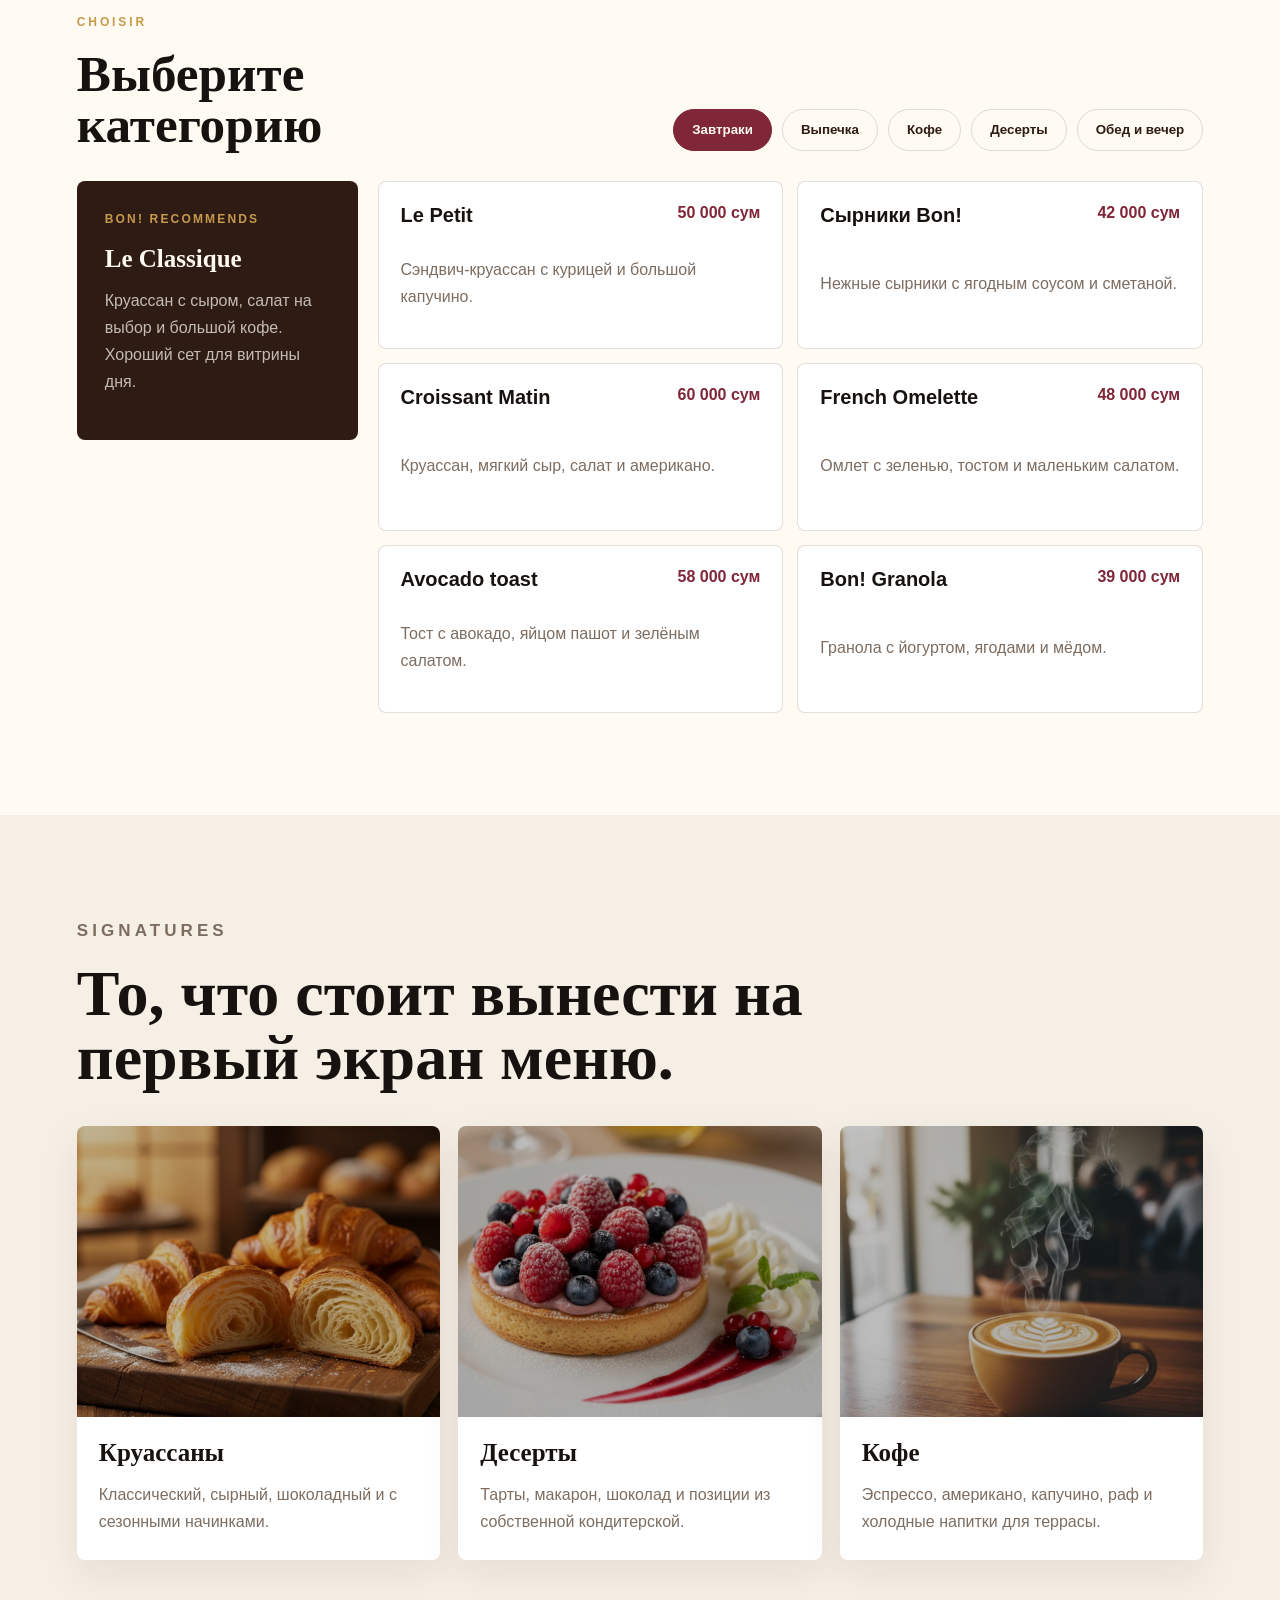
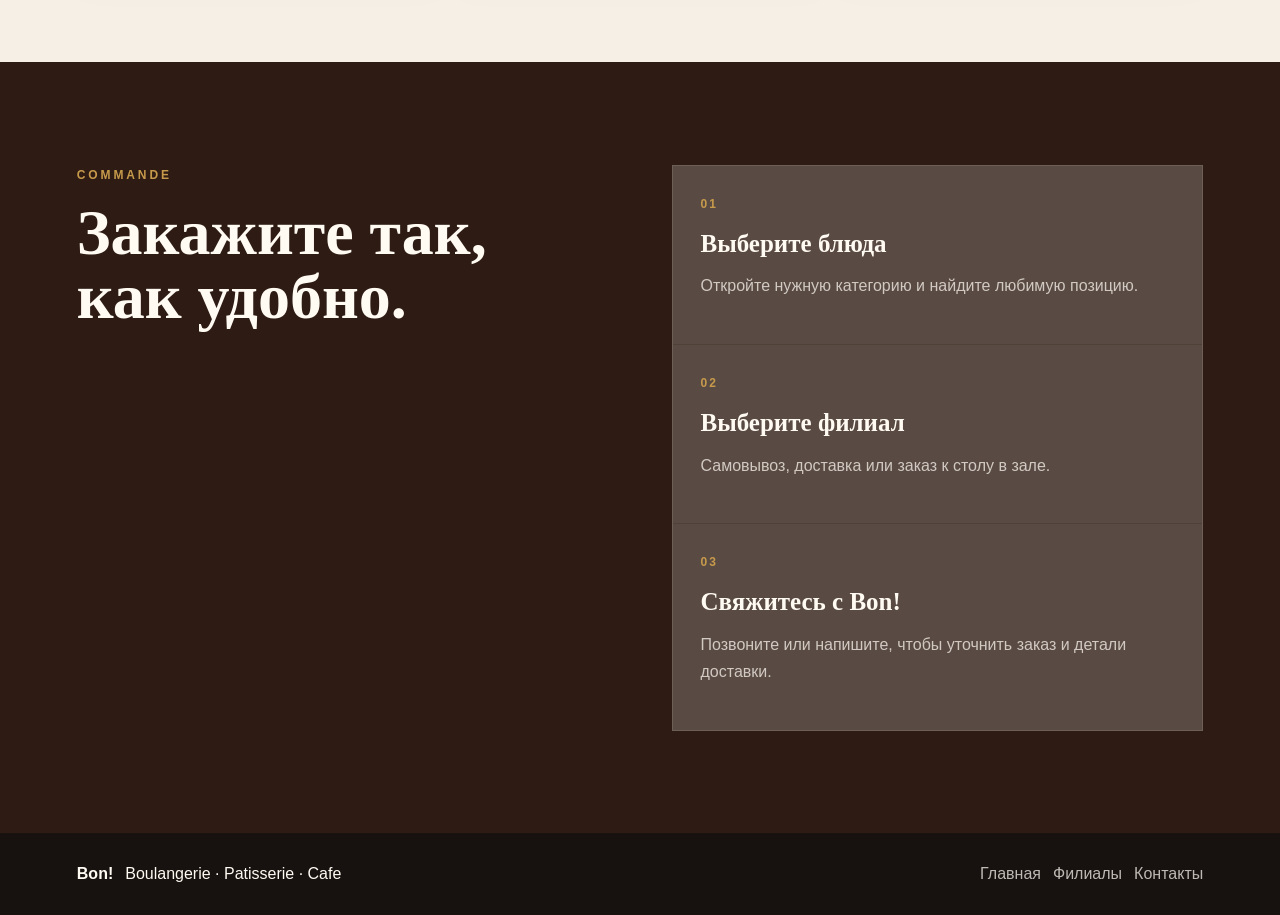
==== commit 80361e1f: "Add files via upload" ====
--- a/menu.html
+++ b/menu.html
@@ -8,7 +8,6 @@
       name="description"
       content="Отдельная страница меню Bon!: завтраки, французская выпечка, кофе, десерты, салаты и горячие блюда."
     />
-    <link rel="preconnect" href="https://images.unsplash.com" />
     <link rel="stylesheet" href="styles.css" />
   </head>
   <body class="menu-page">
@@ -42,7 +41,7 @@
         </div>
         <figure class="menu-hero-photo">
           <img
-            src="https://images.unsplash.com/photo-1495474472287-4d71bcdd2085?auto=format&fit=crop&w=1400&q=82"
+            src="menu-hero.jpg"
             alt="Кофе и свежая выпечка на столе"
           />
         </figure>
@@ -125,7 +124,7 @@
         <div class="signature-grid">
           <article>
             <img
-              src="https://images.unsplash.com/photo-1555507036-ab1f4038808a?auto=format&fit=crop&w=900&q=82"
+              src="sig-croissant.jpg"
               alt="Круассаны"
             />
             <h3>Круассаны</h3>
@@ -133,7 +132,7 @@
           </article>
           <article>
             <img
-              src="https://images.unsplash.com/photo-1517701604599-bb29b565090c?auto=format&fit=crop&w=900&q=82"
+              src="sig-dessert.jpg"
               alt="Десерт с ягодами"
             />
             <h3>Десерты</h3>
@@ -141,7 +140,7 @@
           </article>
           <article>
             <img
-              src="https://images.unsplash.com/photo-1511920170033-f8396924c348?auto=format&fit=crop&w=900&q=82"
+              src="sig-coffee.jpg"
               alt="Кофе"
             />
             <h3>Кофе</h3>
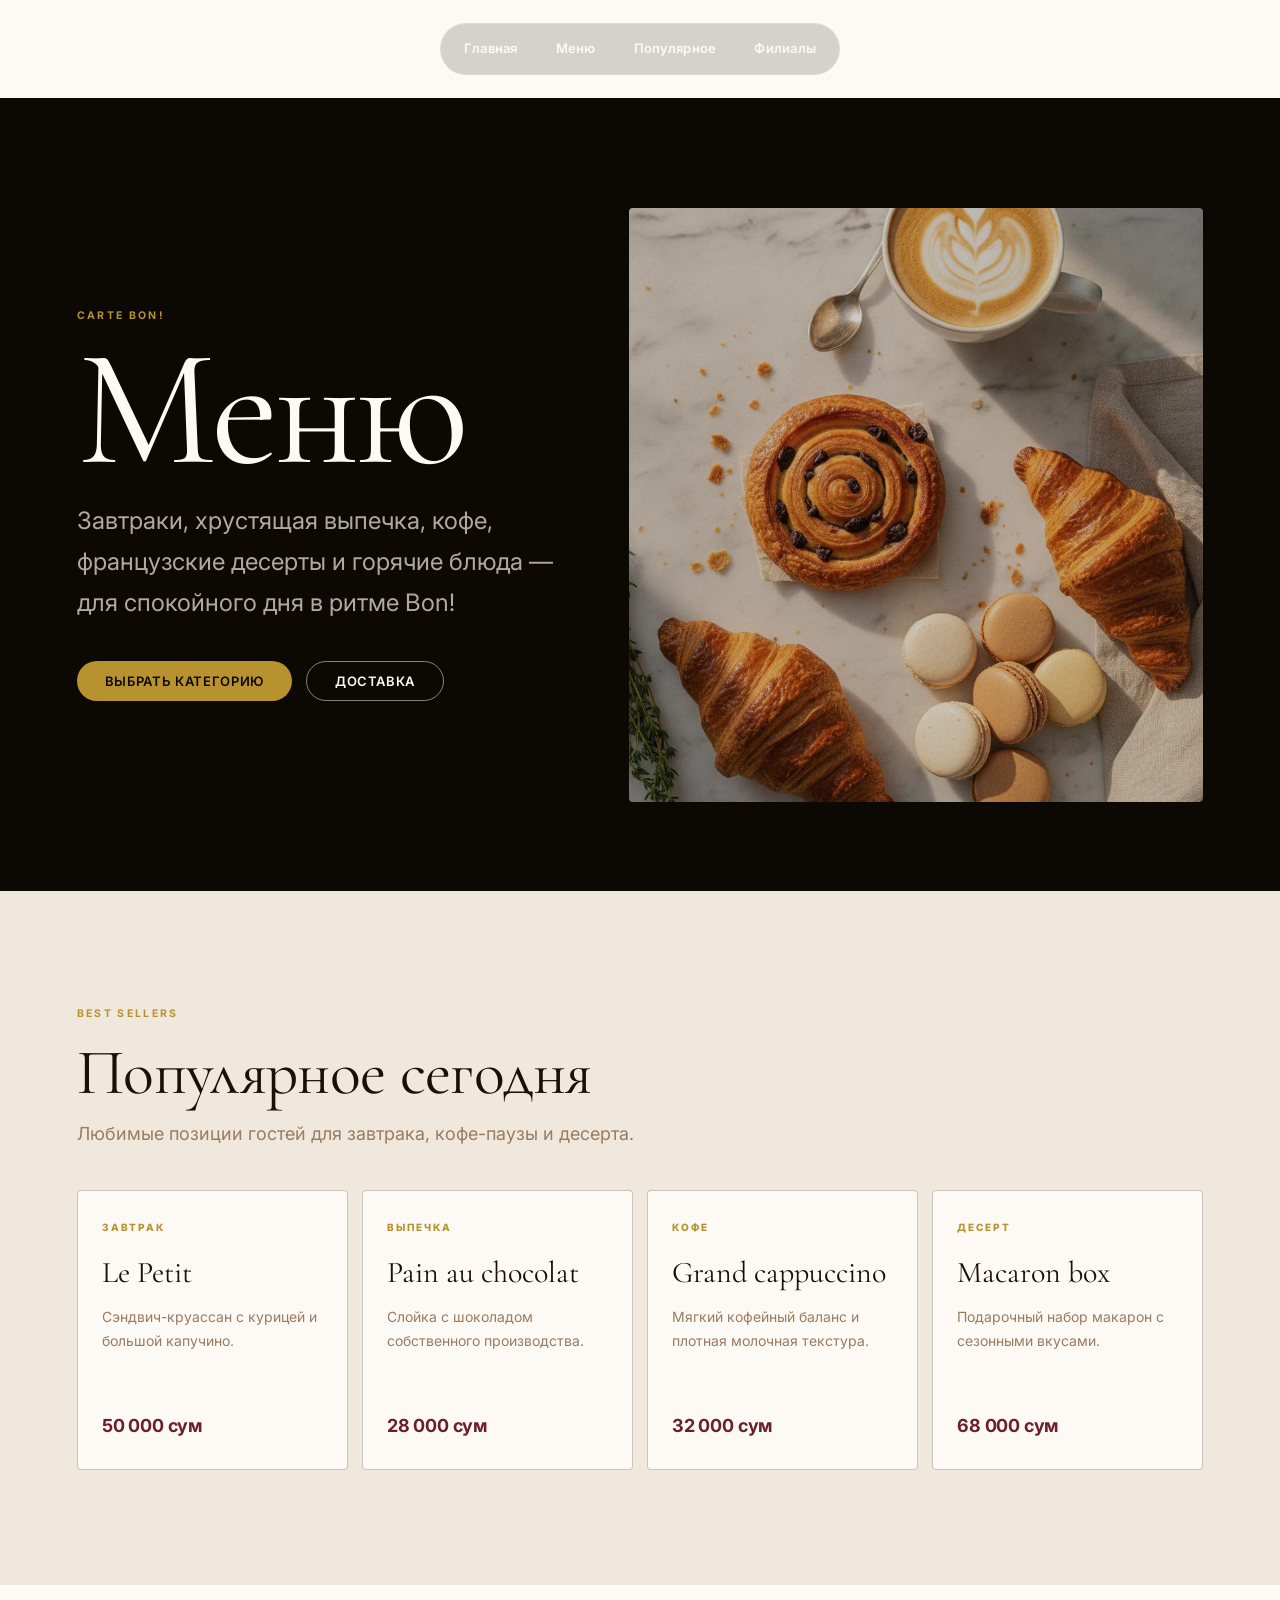
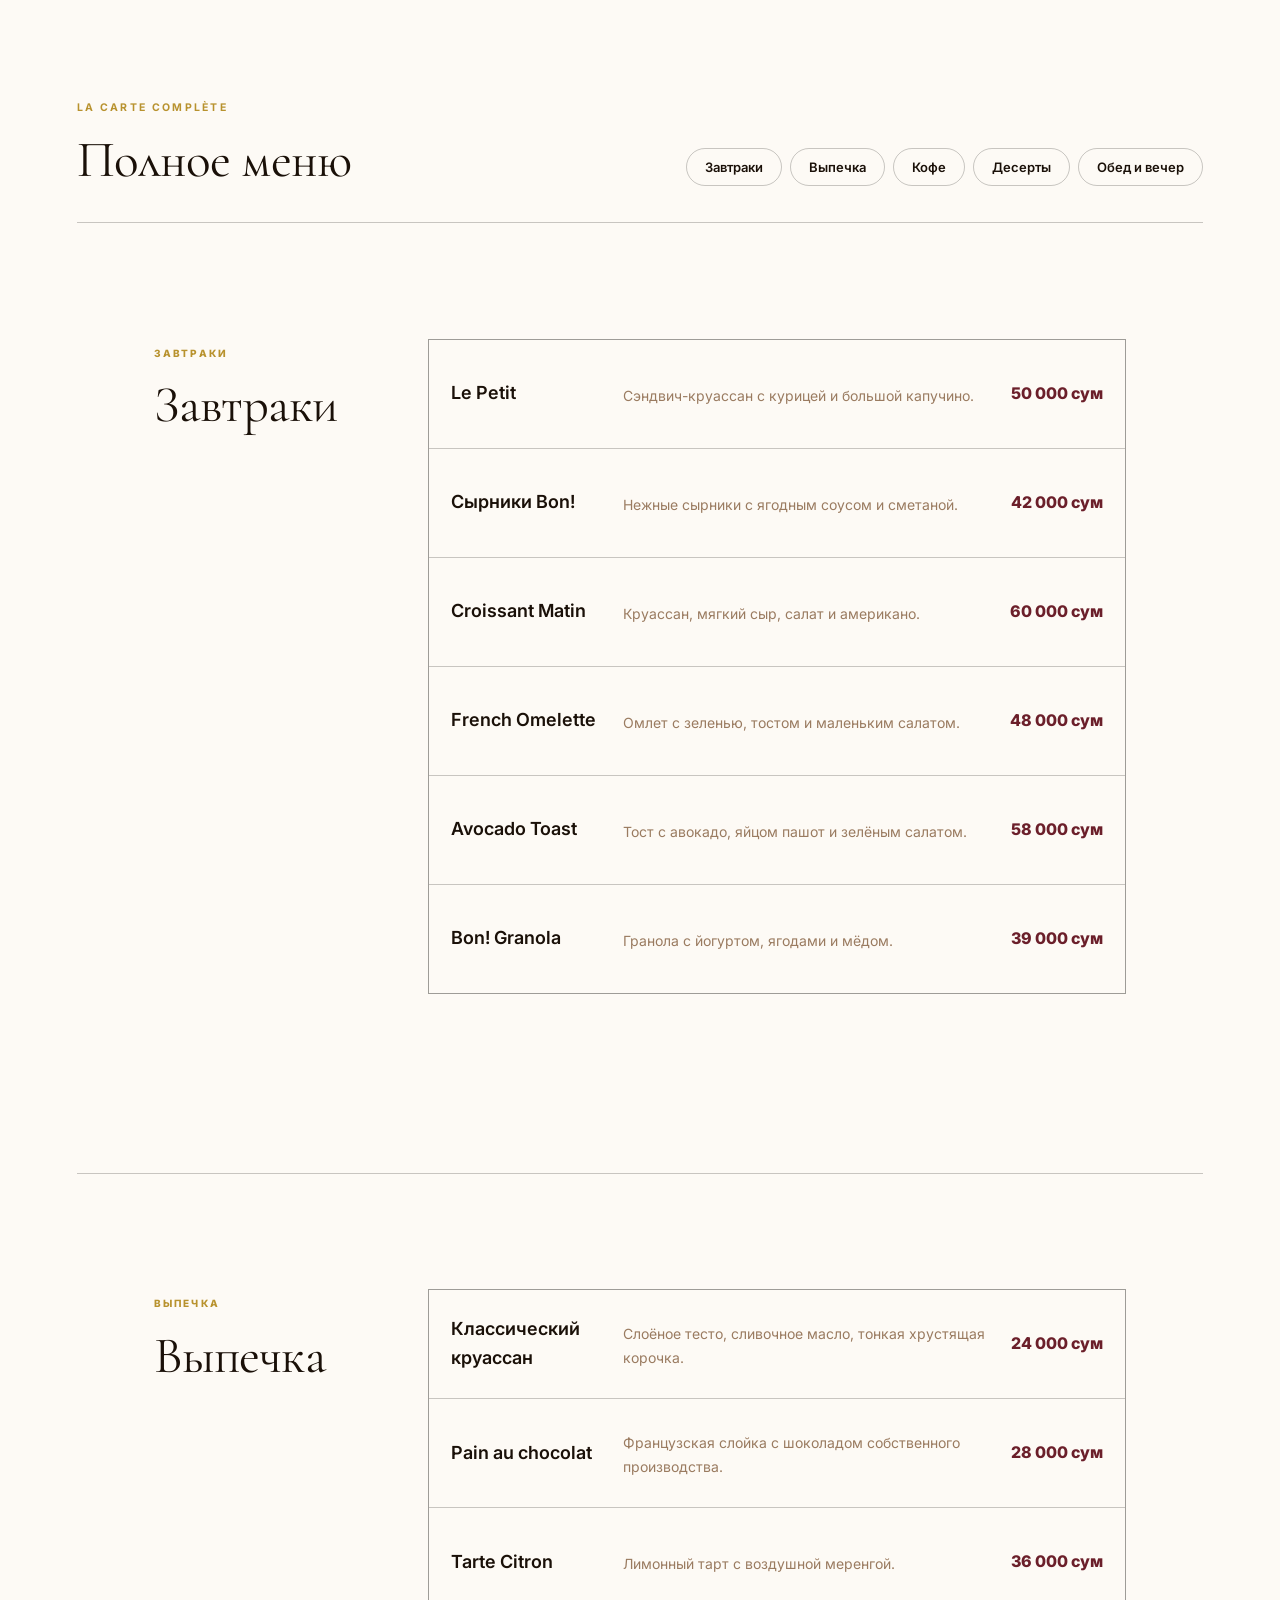
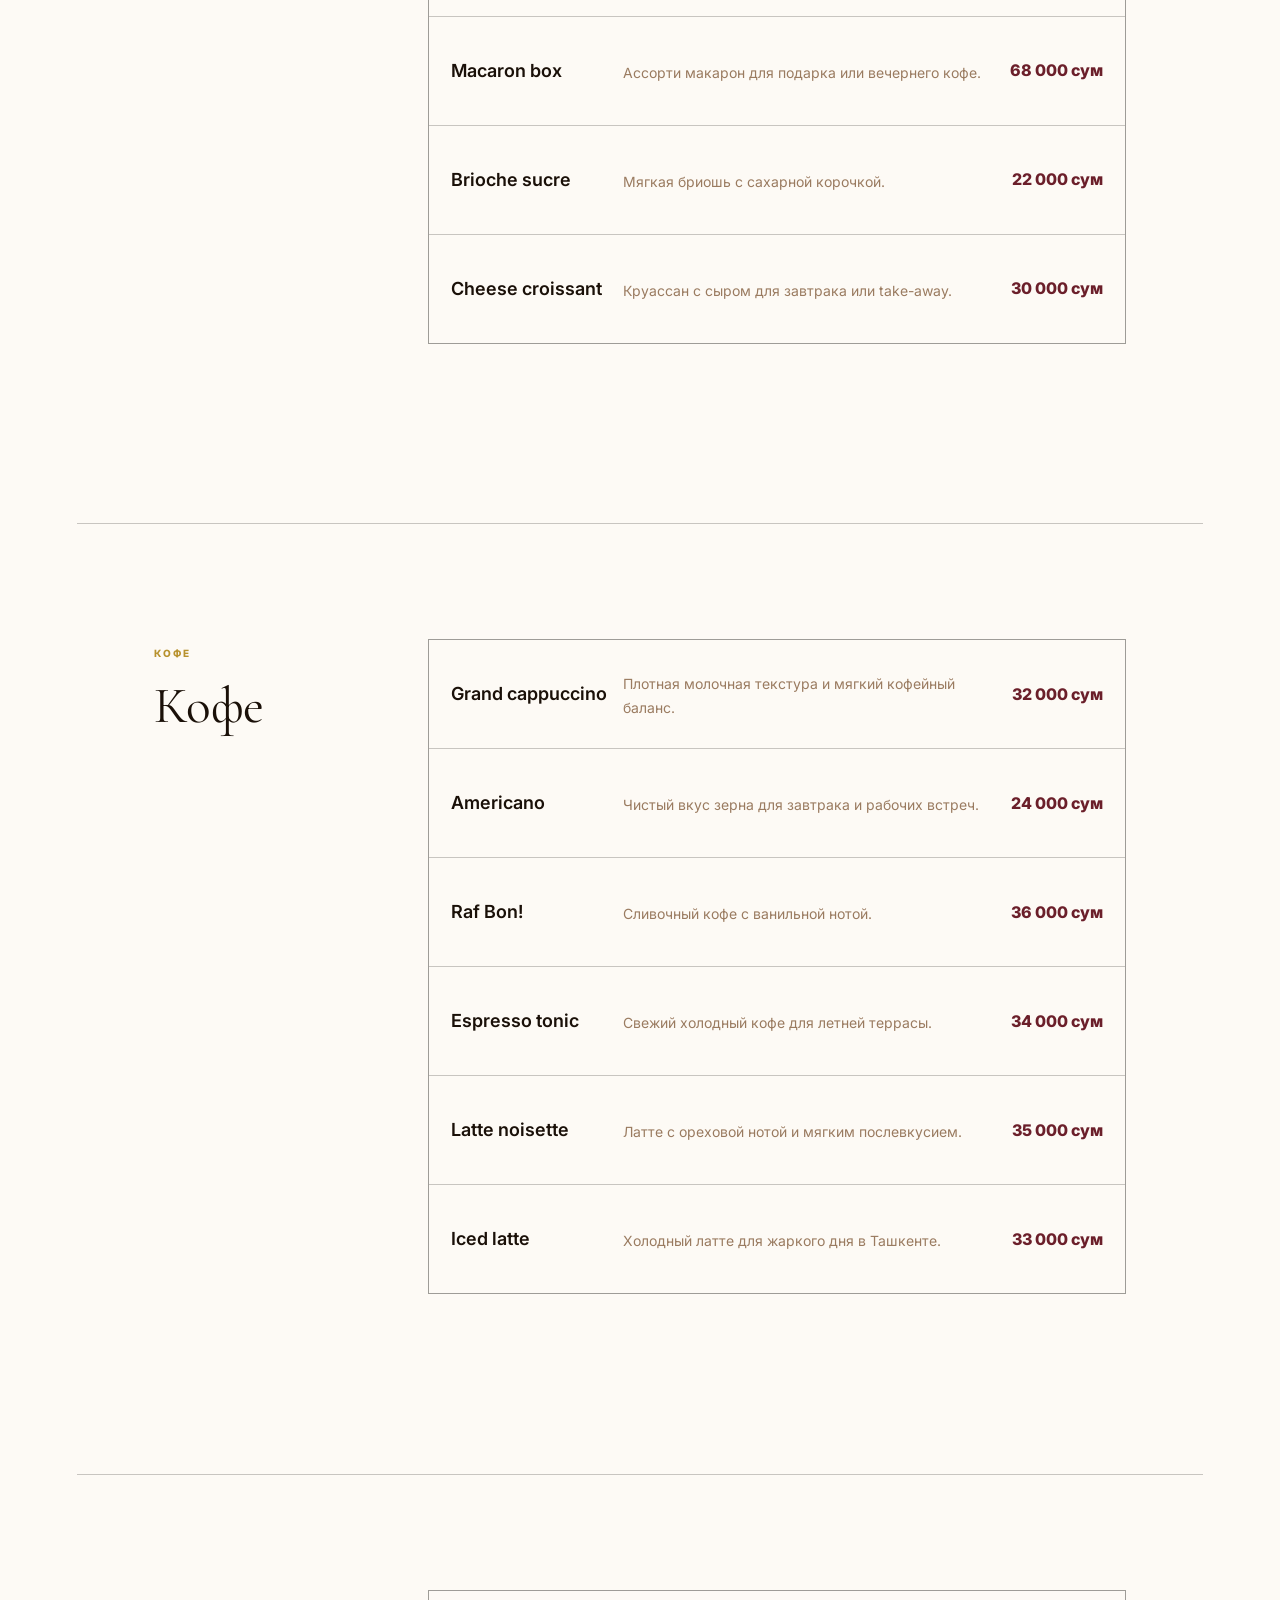
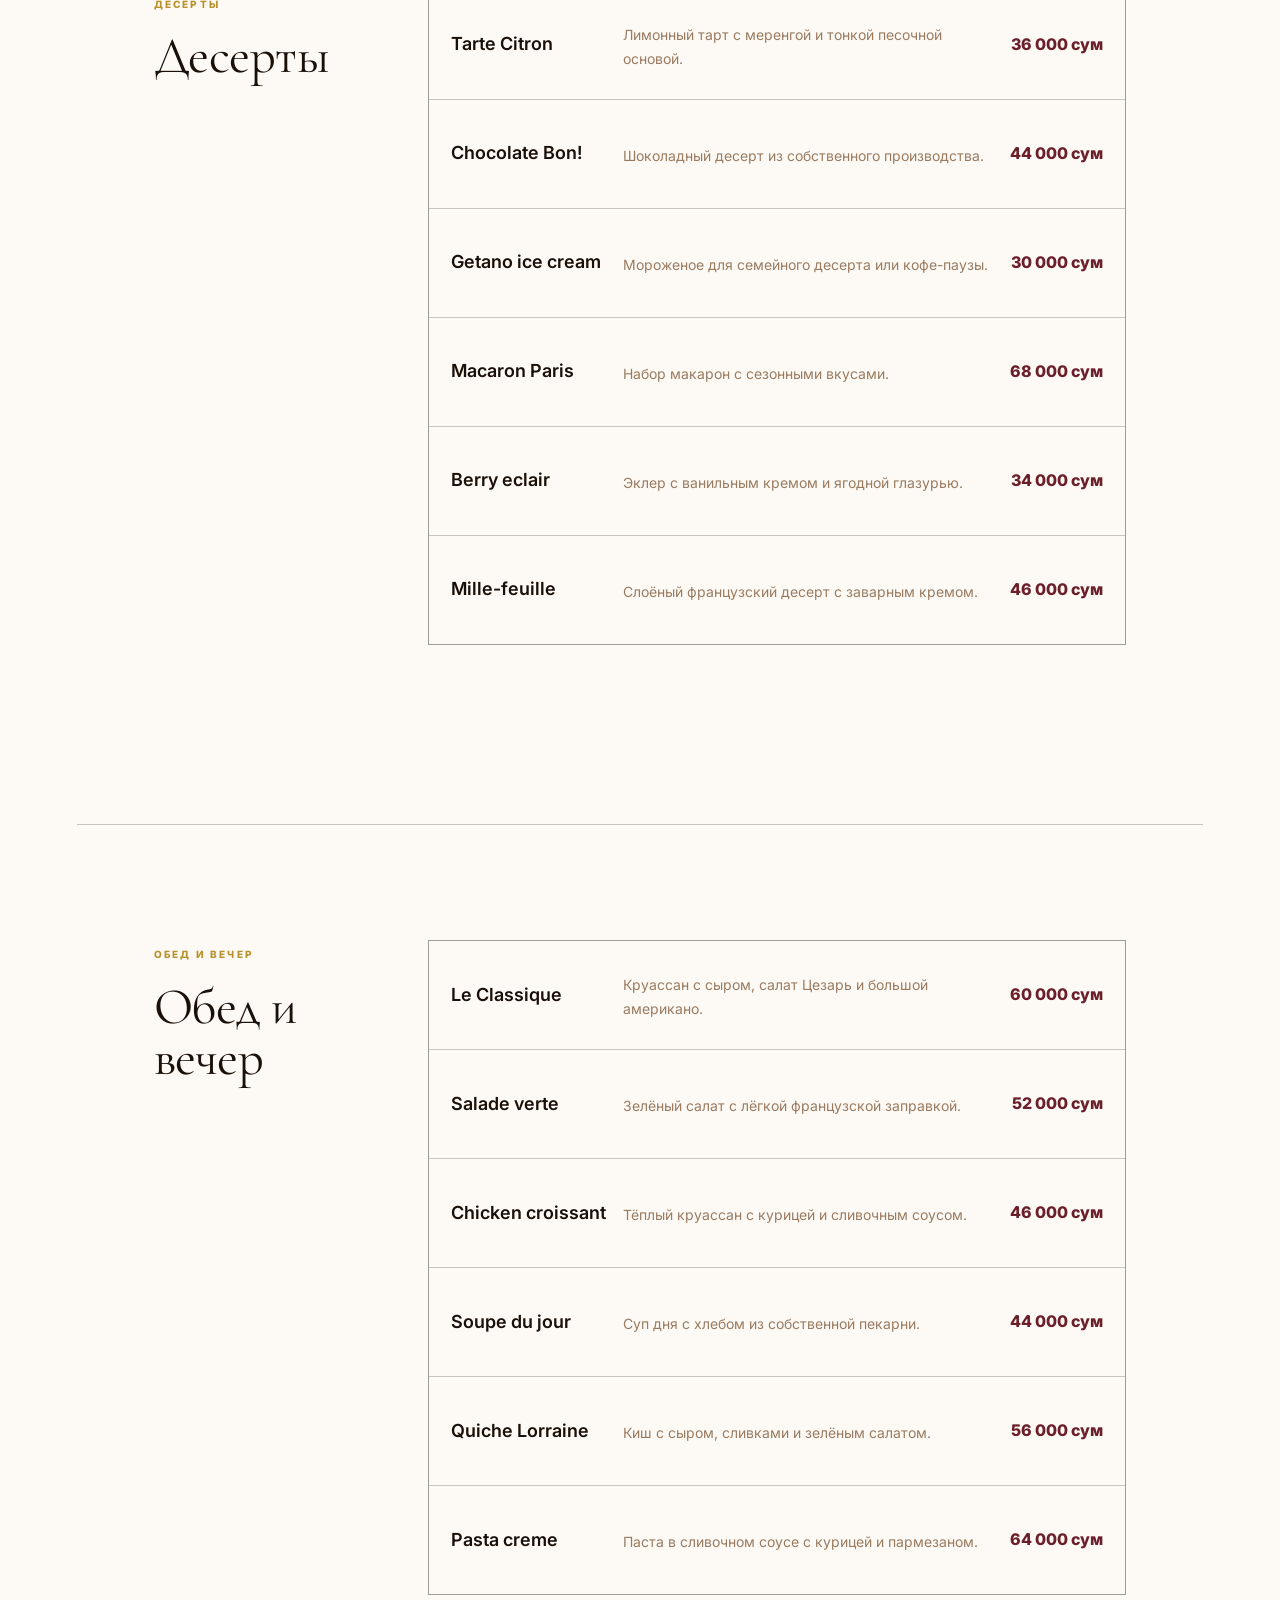
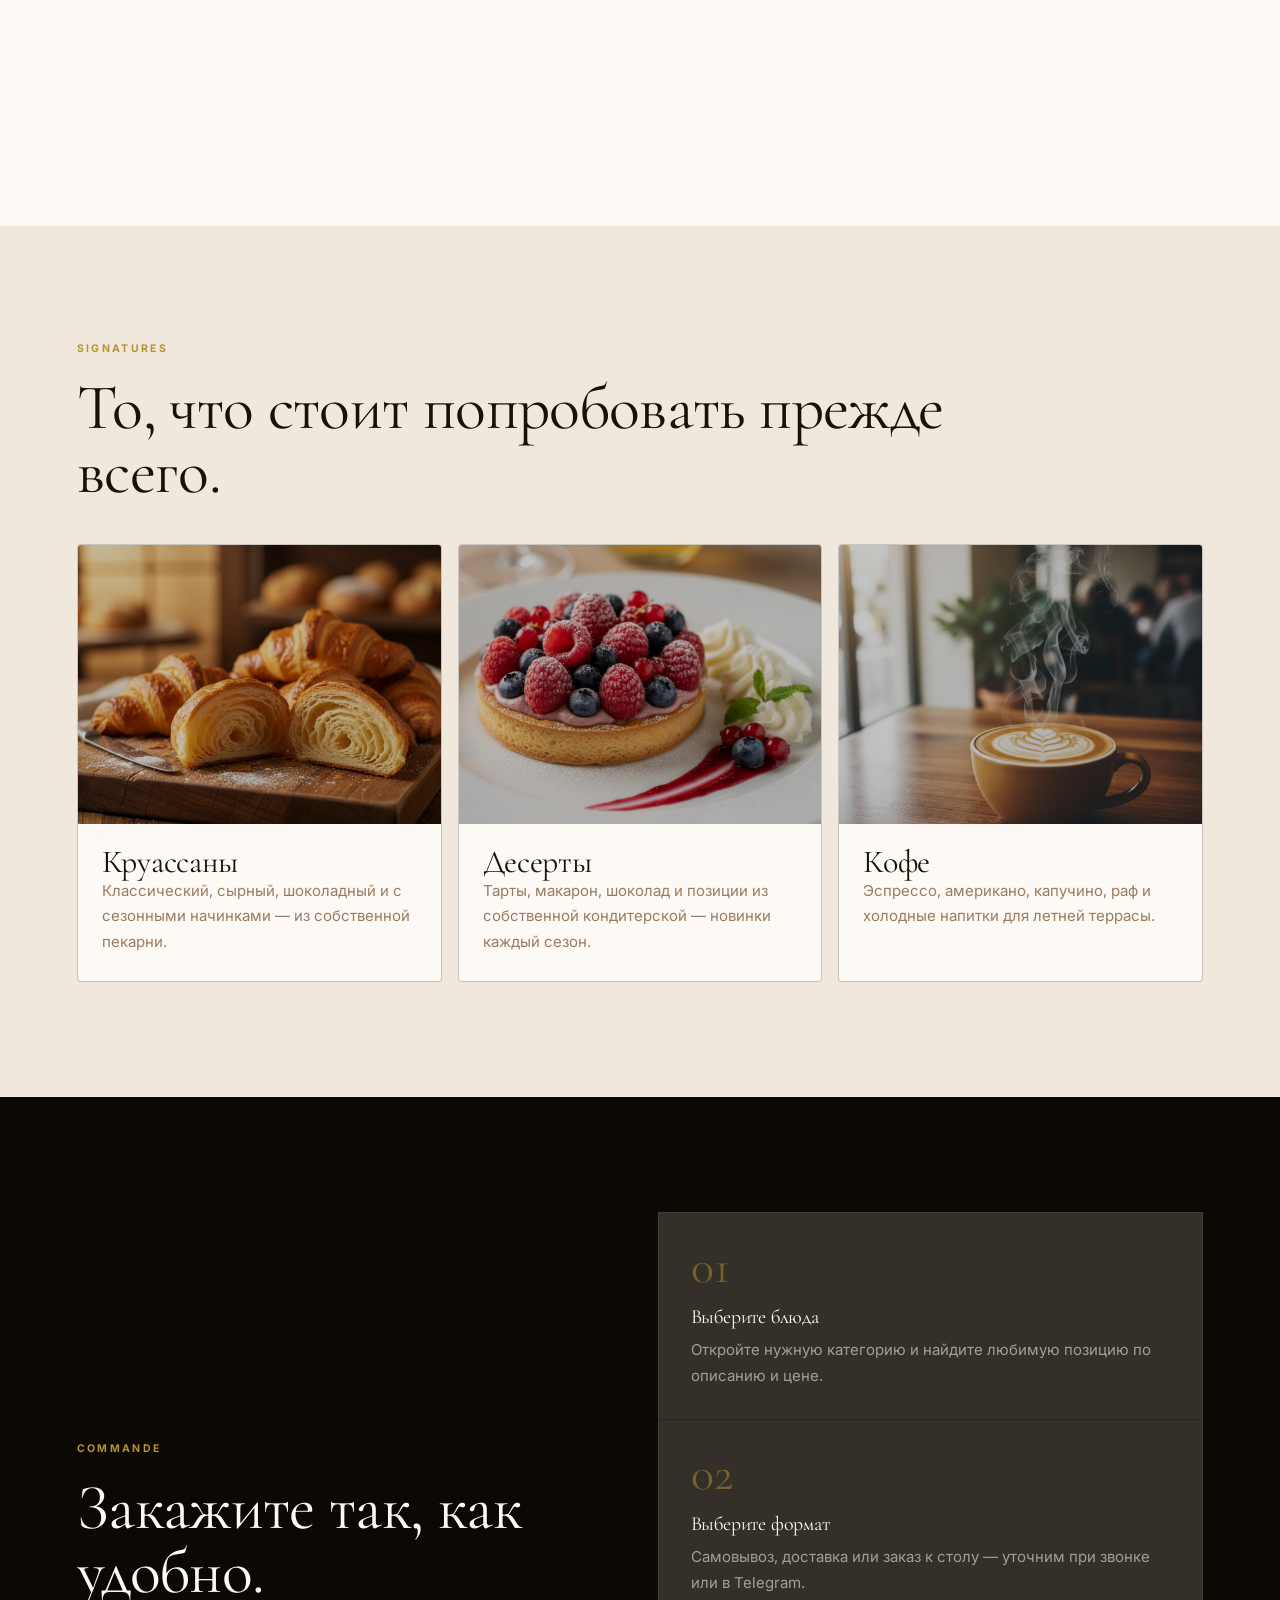
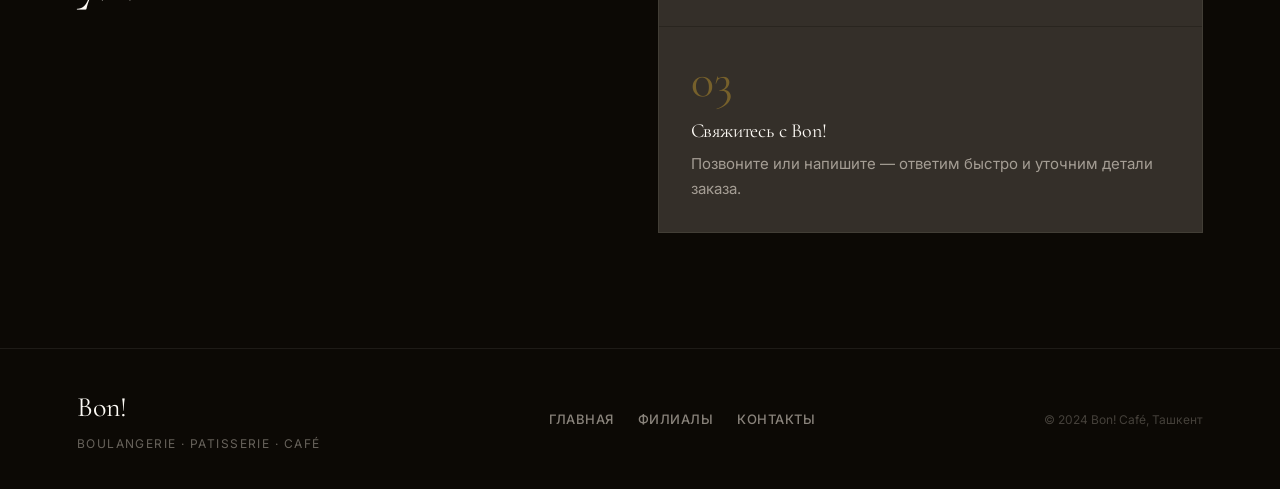
==== commit 6fd22fc3: "Add files via upload" ====
--- a/menu.html
+++ b/menu.html
@@ -3,20 +3,21 @@
   <head>
     <meta charset="utf-8" />
     <meta name="viewport" content="width=device-width, initial-scale=1" />
-    <title>Меню Bon! Cafe | Завтраки, выпечка, кофе и десерты</title>
-    <meta
-      name="description"
-      content="Отдельная страница меню Bon!: завтраки, французская выпечка, кофе, десерты, салаты и горячие блюда."
-    />
+    <title>Меню Bon! Café | Завтраки, выпечка, кофе и десерты</title>
+    <meta name="description" content="Полное меню Bon!: завтраки, французская выпечка, кофе, десерты, салаты и горячие блюда." />
+    <link rel="preconnect" href="https://fonts.googleapis.com" />
+    <link rel="preconnect" href="https://fonts.gstatic.com" crossorigin />
+    <link href="https://fonts.googleapis.com/css2?family=Cormorant+Garamond:ital,wght@0,400;0,500;0,600;1,400&family=Inter:wght@400;500;600;700&display=swap" rel="stylesheet" />
     <link rel="stylesheet" href="styles.css" />
   </head>
   <body class="menu-page">
+
     <header class="site-header is-scrolled" data-elevate>
-      <a class="brand" href="index.html" aria-label="Bon! Cafe">
+      <a class="brand" href="index.html" aria-label="Bon! Café">
         <span class="brand-mark">Bon!</span>
-        <span class="brand-sub">Boulangerie & Patisserie</span>
+        <span class="brand-sub">Boulangerie &amp; Patisserie</span>
       </a>
-      <nav class="main-nav" aria-label="Главная навигация">
+      <nav class="main-nav" aria-label="Навигация">
         <a href="index.html">Главная</a>
         <a href="menu.html">Меню</a>
         <a href="#popular">Популярное</a>
@@ -26,164 +27,139 @@
     </header>
 
     <main>
+
+      <!-- ─── Menu Hero ──────────────────────────────────────── -->
       <section class="menu-hero section-dark">
         <div class="menu-hero-copy">
-          <p class="eyebrow">Carte Bon!</p>
+          <span class="eyebrow">Carte Bon!</span>
           <h1>Меню</h1>
-          <p>
-            Завтраки, хрустящая выпечка, кофе, французские десерты и горячие блюда
-            для спокойного дня в ритме Bon!.
-          </p>
+          <p>Завтраки, хрустящая выпечка, кофе, французские десерты и горячие блюда — для спокойного дня в ритме Bon!</p>
           <div class="hero-actions">
             <a class="button button-primary" href="#catalog">Выбрать категорию</a>
             <a class="button button-ghost" href="index.html#delivery">Доставка</a>
           </div>
         </div>
         <figure class="menu-hero-photo">
-          <img
-            src="menu-hero.jpg"
-            alt="Кофе и свежая выпечка на столе"
-          />
+          <img src="menu-hero.jpg" alt="Кофе и свежая выпечка на столе" />
         </figure>
       </section>
 
+      <!-- ─── Popular ────────────────────────────────────────── -->
       <section id="popular" class="popular-menu section-warm">
         <div class="section-head">
-          <p class="eyebrow">Best sellers</p>
+          <span class="eyebrow">Best sellers</span>
           <h2>Популярное сегодня</h2>
-          <p>Любимые позиции гостей для завтрака, кофе-паузы и десерта с собой.</p>
+          <p>Любимые позиции гостей для завтрака, кофе-паузы и десерта.</p>
         </div>
         <div class="popular-grid">
           <article>
-            <span>Breakfast</span>
+            <div class="p-tag">Завтрак</div>
             <strong>Le Petit</strong>
             <p>Сэндвич-круассан с курицей и большой капучино.</p>
-            <b>50 000 сум</b>
+            <div class="price">50 000 сум</div>
           </article>
           <article>
-            <span>Pastry</span>
+            <div class="p-tag">Выпечка</div>
             <strong>Pain au chocolat</strong>
             <p>Слойка с шоколадом собственного производства.</p>
-            <b>28 000 сум</b>
+            <div class="price">28 000 сум</div>
           </article>
           <article>
-            <span>Coffee</span>
+            <div class="p-tag">Кофе</div>
             <strong>Grand cappuccino</strong>
             <p>Мягкий кофейный баланс и плотная молочная текстура.</p>
-            <b>32 000 сум</b>
+            <div class="price">32 000 сум</div>
           </article>
           <article>
-            <span>Dessert</span>
+            <div class="p-tag">Десерт</div>
             <strong>Macaron box</strong>
             <p>Подарочный набор макарон с сезонными вкусами.</p>
-            <b>68 000 сум</b>
+            <div class="price">68 000 сум</div>
           </article>
         </div>
       </section>
 
+      <!-- ─── Full Menu ──────────────────────────────────────── -->
       <section id="catalog" class="menu-catalog section-light">
         <div class="menu-catalog-head">
           <div>
-            <p class="eyebrow">Choisir</p>
-            <h2>Выберите категорию</h2>
+            <span class="eyebrow">La carte complète</span>
+            <h2>Полное меню</h2>
           </div>
-          <div class="menu-tabs" role="tablist" aria-label="Категории меню">
-            <button class="tab is-active" type="button" role="tab" aria-selected="true" data-menu="breakfast">
-              Завтраки
-            </button>
-            <button class="tab" type="button" role="tab" aria-selected="false" data-menu="pastry">
-              Выпечка
-            </button>
-            <button class="tab" type="button" role="tab" aria-selected="false" data-menu="coffee">
-              Кофе
-            </button>
-            <button class="tab" type="button" role="tab" aria-selected="false" data-menu="dessert">
-              Десерты
-            </button>
-            <button class="tab" type="button" role="tab" aria-selected="false" data-menu="dinner">
-              Обед и вечер
-            </button>
-          </div>
+          <nav class="menu-jump" aria-label="Категории меню">
+            <a href="#breakfast">Завтраки</a>
+            <a href="#pastry">Выпечка</a>
+            <a href="#coffee">Кофе</a>
+            <a href="#dessert">Десерты</a>
+            <a href="#dinner">Обед и вечер</a>
+          </nav>
         </div>
-
-        <div class="menu-board">
-          <aside class="menu-board-note">
-            <span>Bon! recommends</span>
-            <h3>Le Classique</h3>
-            <p>Круассан с сыром, салат на выбор и большой кофе. Хороший сет для витрины дня.</p>
-          </aside>
-          <div class="menu-list menu-list-expanded" data-menu-panel></div>
-        </div>
+        <div class="menu-long-list" data-full-menu></div>
       </section>
 
+      <!-- ─── Signatures ─────────────────────────────────────── -->
       <section class="signature section-warm">
         <div class="section-head">
-          <p class="eyebrow">Signatures</p>
-          <h2>То, что стоит вынести на первый экран меню.</h2>
+          <span class="eyebrow">Signatures</span>
+          <h2>То, что стоит попробовать прежде всего.</h2>
         </div>
         <div class="signature-grid">
           <article>
-            <img
-              src="sig-croissant.jpg"
-              alt="Круассаны"
-            />
+            <img src="sig-croissant.jpg" alt="Круассаны" />
             <h3>Круассаны</h3>
-            <p>Классический, сырный, шоколадный и с сезонными начинками.</p>
+            <p>Классический, сырный, шоколадный и с сезонными начинками — из собственной пекарни.</p>
           </article>
           <article>
-            <img
-              src="sig-dessert.jpg"
-              alt="Десерт с ягодами"
-            />
+            <img src="sig-dessert.jpg" alt="Десерты" />
             <h3>Десерты</h3>
-            <p>Тарты, макарон, шоколад и позиции из собственной кондитерской.</p>
+            <p>Тарты, макарон, шоколад и позиции из собственной кондитерской — новинки каждый сезон.</p>
           </article>
           <article>
-            <img
-              src="sig-coffee.jpg"
-              alt="Кофе"
-            />
+            <img src="sig-coffee.jpg" alt="Кофе" />
             <h3>Кофе</h3>
-            <p>Эспрессо, американо, капучино, раф и холодные напитки для террасы.</p>
+            <p>Эспрессо, американо, капучино, раф и холодные напитки для летней террасы.</p>
           </article>
         </div>
       </section>
 
+      <!-- ─── Order Steps ────────────────────────────────────── -->
       <section class="menu-order section-dark">
         <div>
-          <p class="eyebrow">Commande</p>
+          <span class="eyebrow">Commande</span>
           <h2>Закажите так, как удобно.</h2>
         </div>
         <div class="order-steps">
           <article>
-            <span>01</span>
+            <span class="step-n">01</span>
             <h3>Выберите блюда</h3>
-            <p>Откройте нужную категорию и найдите любимую позицию.</p>
+            <p>Откройте нужную категорию и найдите любимую позицию по описанию и цене.</p>
           </article>
           <article>
-            <span>02</span>
-            <h3>Выберите филиал</h3>
-            <p>Самовывоз, доставка или заказ к столу в зале.</p>
+            <span class="step-n">02</span>
+            <h3>Выберите формат</h3>
+            <p>Самовывоз, доставка или заказ к столу — уточним при звонке или в Telegram.</p>
           </article>
           <article>
-            <span>03</span>
+            <span class="step-n">03</span>
             <h3>Свяжитесь с Bon!</h3>
-            <p>Позвоните или напишите, чтобы уточнить заказ и детали доставки.</p>
+            <p>Позвоните или напишите — ответим быстро и уточним детали заказа.</p>
           </article>
         </div>
       </section>
+
     </main>
 
     <footer class="site-footer">
       <div>
-        <strong>Bon!</strong>
-        <span>Boulangerie · Patisserie · Cafe</span>
+        <div class="footer-brand">Bon!</div>
+        <div class="footer-sub">Boulangerie · Patisserie · Café</div>
       </div>
-      <div class="footer-links">
+      <nav class="footer-links">
         <a href="index.html">Главная</a>
         <a href="index.html#branches">Филиалы</a>
         <a href="index.html#contacts">Контакты</a>
-      </div>
+      </nav>
+      <span class="footer-copy">© 2024 Bon! Café, Ташкент</span>
     </footer>
 
     <script src="script.js"></script>
--- a/styles.css
+++ b/styles.css
@@ -1,1176 +1,928 @@
+/* ─── Design Tokens ─────────────────────────────────────────── */
 :root {
-  --ink: #17120f;
-  --espresso: #2d1b14;
-  --cocoa: #5b3528;
-  --bordeaux: #7f2638;
-  --rose: #d9aa9a;
-  --cream: #f6efe5;
-  --linen: #fffaf2;
-  --sage: #8b9a76;
-  --brass: #c79a4b;
-  --muted: #7d6d61;
-  --line: rgba(45, 27, 20, 0.14);
-  --shadow: 0 24px 70px rgba(45, 27, 20, 0.16);
-}
-
-* {
-  box-sizing: border-box;
-}
-
-html {
-  scroll-behavior: smooth;
-}
-
+  --noir:    #0c0905;
+  --deep:    #1a1008;
+  --smoke:   #2e1c0e;
+  --umber:   #5c3a20;
+  --taupe:   #9a7b60;
+  --sand:    #c8b49a;
+  --pearl:   #f0e8dc;
+  --white:   #fdfaf5;
+  --gold:    #b8922e;
+  --gold-lt: #d4ac52;
+  --gold-hl: #f0cc78;
+  --wine:    #6b1f2a;
+  --rose:    #c47060;
+  --sage:    #6a7d5e;
+  --line:    rgba(184,146,46,.18);
+  --line-lt: rgba(184,146,46,.10);
+  --line-dk: rgba(12,9,5,.22);
+
+  --ease-out: cubic-bezier(.16,1,.3,1);
+  --ease-snappy: cubic-bezier(.4,0,.2,1);
+}
+
+/* ─── Reset ─────────────────────────────────────────────────── */
+*, *::before, *::after { box-sizing: border-box; margin: 0; }
+html { scroll-behavior: smooth; -webkit-font-smoothing: antialiased; }
 body {
-  margin: 0;
-  color: var(--ink);
-  background: var(--linen);
-  font-family: "Inter", "Segoe UI", Arial, sans-serif;
-}
-
-img {
+  color: var(--deep);
+  background: var(--white);
+  font-family: "Inter", "Helvetica Neue", Arial, sans-serif;
+  font-size: 16px;
+  line-height: 1.6;
+}
+img { display: block; max-width: 100%; }
+a { color: inherit; text-decoration: none; }
+p { line-height: 1.72; }
+
+/* ─── Typography ─────────────────────────────────────────────── */
+h1,h2,h3,h4 {
+  font-family: "Cormorant Garamond", "Garamond", Georgia, "Times New Roman", serif;
+  font-weight: 400;
+  letter-spacing: -.01em;
+  line-height: 1;
+}
+h2 { font-size: clamp(38px, 5vw, 80px); }
+h3 { font-size: clamp(22px, 2.5vw, 34px); }
+
+.eyebrow, .kicker {
   display: block;
-  max-width: 100%;
-}
-
-a {
-  color: inherit;
-}
-
+  font-size: 10.5px;
+  font-weight: 700;
+  letter-spacing: .22em;
+  text-transform: uppercase;
+  color: var(--gold);
+  margin-bottom: 18px;
+}
+
+/* ─── Header ──────────────────────────────────────────────────── */
 .site-header {
-  position: fixed;
-  z-index: 20;
-  top: 0;
-  left: 0;
-  right: 0;
-  display: grid;
-  grid-template-columns: minmax(150px, 1fr) auto minmax(140px, 1fr);
+  position: fixed; z-index: 50;
+  top: 0; left: 0; right: 0;
+  display: grid;
+  grid-template-columns: 1fr auto 1fr;
   align-items: center;
-  gap: 24px;
-  padding: 18px clamp(18px, 4vw, 56px);
-  color: var(--linen);
-  transition: background 180ms ease, color 180ms ease, box-shadow 180ms ease;
-}
-
+  gap: 20px;
+  padding: 22px clamp(20px, 5vw, 72px);
+  color: var(--white);
+  transition: background 300ms var(--ease-snappy), color 300ms var(--ease-snappy), padding 300ms var(--ease-snappy);
+}
 .site-header.is-scrolled {
-  color: var(--espresso);
-  background: rgba(255, 250, 242, 0.92);
-  box-shadow: 0 10px 35px rgba(45, 27, 20, 0.1);
-  backdrop-filter: blur(16px);
-}
-
-.brand {
-  display: inline-flex;
-  flex-direction: column;
-  width: max-content;
-  text-decoration: none;
-}
-
+  color: var(--deep);
+  background: rgba(253,250,245,.94);
+  backdrop-filter: blur(20px) saturate(1.6);
+  -webkit-backdrop-filter: blur(20px) saturate(1.6);
+  padding-top: 14px;
+  padding-bottom: 14px;
+  border-bottom: 1px solid var(--line-lt);
+}
+
+.brand { display: flex; flex-direction: column; width: max-content; }
 .brand-mark {
-  font-family: Georgia, "Times New Roman", serif;
-  font-size: 34px;
-  font-weight: 700;
-  line-height: 0.85;
-}
-
+  font-family: "Cormorant Garamond", Georgia, serif;
+  font-size: 38px; font-weight: 600;
+  line-height: .8;
+  letter-spacing: -.02em;
+}
 .brand-sub {
-  margin-top: 7px;
-  font-size: 10px;
-  letter-spacing: 0.18em;
+  margin-top: 8px;
+  font-size: 9.5px;
+  letter-spacing: .2em;
   text-transform: uppercase;
+  opacity: .7;
 }
 
 .main-nav {
-  display: flex;
-  align-items: center;
-  gap: 8px;
-  padding: 6px;
-  border: 1px solid rgba(255, 250, 242, 0.24);
+  display: flex; align-items: center;
+  gap: 2px;
+  padding: 5px;
+  border: 1px solid rgba(253,250,245,.2);
   border-radius: 999px;
-  background: rgba(23, 18, 15, 0.18);
+  background: rgba(12,9,5,.16);
   backdrop-filter: blur(12px);
 }
-
 .is-scrolled .main-nav {
-  border-color: var(--line);
-  background: rgba(255, 255, 255, 0.62);
-}
-
-.main-nav a,
-.header-action,
-.button {
-  min-height: 42px;
-  display: inline-flex;
-  align-items: center;
-  justify-content: center;
+  border-color: var(--line-lt);
+  background: rgba(255,255,255,.55);
+}
+.main-nav a, .header-action, .button {
+  min-height: 40px;
+  display: inline-flex; align-items: center; justify-content: center;
   border-radius: 999px;
-  text-decoration: none;
-  font-size: 14px;
-  font-weight: 650;
-}
-
-.main-nav a {
-  padding: 0 16px;
-}
+  font-size: 13px; font-weight: 600;
+  letter-spacing: .02em;
+}
+.main-nav a { padding: 0 18px; transition: background 180ms; }
+.main-nav a:hover { background: rgba(184,146,46,.15); }
 
 .header-action {
   justify-self: end;
-  padding: 0 18px;
+  padding: 0 22px;
   border: 1px solid currentColor;
-}
-
+  opacity: .85;
+  transition: opacity 200ms, background 200ms, color 200ms;
+}
+.header-action:hover { opacity: 1; background: var(--gold); color: var(--noir); border-color: var(--gold); }
+
+/* ─── Buttons ─────────────────────────────────────────────────── */
+.button {
+  border: 0; padding: 0 28px;
+  cursor: pointer;
+  font-size: 13px; font-weight: 600; letter-spacing: .05em;
+  text-transform: uppercase;
+  transition: transform 200ms var(--ease-out), box-shadow 200ms;
+}
+.button:hover { transform: translateY(-2px); }
+.button-primary {
+  color: var(--noir);
+  background: var(--gold);
+  box-shadow: 0 0 0 0 rgba(184,146,46,0);
+}
+.button-primary:hover { box-shadow: 0 8px 28px rgba(184,146,46,.38); }
+.button-ghost {
+  border: 1px solid rgba(253,250,245,.5);
+  color: var(--white);
+  background: transparent;
+}
+.button-ghost:hover { background: rgba(253,250,245,.1); }
+.button-dark {
+  color: var(--white);
+  background: var(--deep);
+}
+.button-dark:hover { box-shadow: 0 8px 28px rgba(26,16,8,.3); }
+.button-outline {
+  border: 1px solid var(--gold);
+  color: var(--gold);
+  background: transparent;
+}
+.button-outline:hover { background: var(--gold); color: var(--noir); }
+
+/* ─── Sections ────────────────────────────────────────────────── */
+.section-dark  { color: var(--white); background: var(--noir); }
+.section-deep  { color: var(--white); background: var(--deep); }
+.section-smoke { color: var(--white); background: var(--smoke); }
+.section-light { background: var(--white); }
+.section-warm  { background: var(--pearl); }
+
+section:not(.hero):not(.menu-hero) {
+  padding: clamp(80px, 9vw, 140px) clamp(20px, 6vw, 90px);
+}
+
+/* ─── Hero ────────────────────────────────────────────────────── */
 .hero {
-  min-height: 94vh;
+  min-height: 100vh;
   position: relative;
-  display: grid;
-  align-items: end;
-  padding: 120px clamp(20px, 6vw, 90px) 72px;
+  display: flex;
+  flex-direction: column;
+  justify-content: flex-end;
+  padding: 130px clamp(20px, 6vw, 90px) 80px;
   overflow: hidden;
 }
 
-.section-dark {
-  color: var(--linen);
-  background: var(--espresso);
-}
-
-.section-light {
-  background: var(--linen);
-}
-
-.section-warm {
-  background: var(--cream);
-}
-
 .hero-media {
-  position: absolute;
-  inset: 0;
-}
-
+  position: absolute; inset: 0;
+}
 .hero-media::after {
   content: "";
-  position: absolute;
-  inset: 0;
+  position: absolute; inset: 0;
   background:
-    linear-gradient(90deg, rgba(23, 18, 15, 0.86), rgba(23, 18, 15, 0.38) 54%, rgba(23, 18, 15, 0.18)),
-    linear-gradient(0deg, rgba(23, 18, 15, 0.66), transparent 42%);
-}
-
+    linear-gradient(135deg, rgba(12,9,5,.92) 0%, rgba(12,9,5,.55) 45%, rgba(12,9,5,.28) 100%),
+    linear-gradient(0deg, rgba(12,9,5,.85) 0%, transparent 50%);
+}
 .hero-media img {
-  width: 100%;
-  height: 100%;
+  width: 100%; height: 100%;
   object-fit: cover;
-}
-
-.hero-content,
+  transform: scale(1.06);
+  animation: heroZoom 18s ease-out forwards;
+}
+@keyframes heroZoom { to { transform: scale(1); } }
+
+.hero-badge {
+  position: relative;
+  display: inline-flex; align-items: center;
+  gap: 10px;
+  margin-bottom: 36px;
+  padding: 9px 18px;
+  border: 1px solid rgba(184,146,46,.4);
+  border-radius: 999px;
+  background: rgba(184,146,46,.1);
+  backdrop-filter: blur(8px);
+  font-size: 11px; font-weight: 700; letter-spacing: .2em;
+  text-transform: uppercase;
+  color: var(--gold-hl);
+  width: max-content;
+}
+.hero-badge::before {
+  content: "";
+  width: 6px; height: 6px;
+  border-radius: 50%;
+  background: var(--gold);
+  animation: pulse 2s ease-in-out infinite;
+}
+@keyframes pulse { 0%,100%{opacity:1;transform:scale(1)} 50%{opacity:.5;transform:scale(.7)} }
+
+.hero-content { position: relative; max-width: 900px; }
+.hero h1 {
+  font-family: "Cormorant Garamond", Georgia, serif;
+  font-size: clamp(110px, 22vw, 260px);
+  font-weight: 400;
+  line-height: .78;
+  letter-spacing: -.03em;
+  color: var(--white);
+  animation: heroTitle 1s .1s var(--ease-out) both;
+}
+@keyframes heroTitle { from{opacity:0;transform:translateY(40px)} to{opacity:1;transform:none} }
+
+.hero-sub {
+  margin-top: 32px;
+  font-size: clamp(17px, 2vw, 24px);
+  color: rgba(240,232,220,.75);
+  max-width: 580px;
+  animation: heroTitle 1s .3s var(--ease-out) both;
+}
+.hero-actions {
+  display: flex; flex-wrap: wrap;
+  gap: 14px;
+  margin-top: 38px;
+  animation: heroTitle 1s .5s var(--ease-out) both;
+}
+
 .hero-note {
   position: relative;
-}
-
-.hero-content {
-  max-width: 780px;
-}
-
-.eyebrow,
-.section-kicker {
-  margin: 0 0 16px;
-  color: var(--brass);
-  font-size: 12px;
-  font-weight: 800;
-  letter-spacing: 0.24em;
-  text-transform: uppercase;
-}
-
-.hero h1 {
-  margin: 0;
-  font-family: Georgia, "Times New Roman", serif;
-  font-size: clamp(88px, 20vw, 220px);
-  line-height: 0.78;
-  letter-spacing: 0;
-}
-
-.hero-lede {
-  max-width: 660px;
-  margin: 34px 0 0;
-  font-size: clamp(19px, 2vw, 28px);
-  line-height: 1.35;
-}
-
-.hero-actions {
-  display: flex;
-  flex-wrap: wrap;
-  gap: 12px;
-  margin-top: 34px;
-}
-
-.button {
-  border: 0;
-  padding: 0 22px;
-  cursor: pointer;
-}
-
-.button-primary {
-  color: #22130d;
-  background: var(--brass);
-}
-
-.button-ghost {
-  border: 1px solid rgba(255, 250, 242, 0.58);
-  color: var(--linen);
-}
-
-.button-dark {
-  width: max-content;
-  color: var(--linen);
-  background: var(--espresso);
-}
-
-.hero-note {
-  display: flex;
-  flex-wrap: wrap;
+  display: flex; flex-wrap: wrap;
   gap: 10px;
-  margin-top: 54px;
-}
-
+  margin-top: 64px;
+  animation: heroTitle 1s .7s var(--ease-out) both;
+}
 .hero-note span {
-  padding: 12px 16px;
-  border: 1px solid rgba(255, 250, 242, 0.22);
+  padding: 10px 20px;
+  border: 1px solid rgba(240,232,220,.15);
   border-radius: 999px;
-  background: rgba(255, 250, 242, 0.08);
-  font-size: 14px;
-}
-
+  background: rgba(12,9,5,.28);
+  backdrop-filter: blur(8px);
+  font-size: 13px;
+  color: rgba(240,232,220,.75);
+}
+
+/* ─── Quick Actions ───────────────────────────────────────────── */
 .quick-actions {
   display: grid;
   grid-template-columns: repeat(4, 1fr);
   gap: 1px;
-  padding-top: 0;
-  padding-bottom: 0;
-  border-bottom: 1px solid var(--line);
-  background: var(--line);
-}
-
+  background: var(--line-dk);
+  border-bottom: 1px solid var(--line-dk);
+  padding: 0;
+}
 .quick-actions a {
-  min-height: 210px;
-  display: flex;
-  flex-direction: column;
-  justify-content: space-between;
-  padding: 28px;
-  color: var(--espresso);
+  min-height: 200px;
+  display: flex; flex-direction: column; justify-content: space-between;
+  padding: 32px 28px;
+  background: var(--white);
   text-decoration: none;
-  background: var(--linen);
-}
-
-.quick-actions span,
-.season-grid span,
-.delivery-card span,
-.popular-grid span,
-.order-steps span {
-  color: var(--bordeaux);
-  font-size: 12px;
-  font-weight: 900;
-  letter-spacing: 0.18em;
-  text-transform: uppercase;
-}
-
+  color: var(--deep);
+  transition: background 250ms, transform 250ms var(--ease-out);
+  position: relative;
+  overflow: hidden;
+}
+.quick-actions a::after {
+  content: "";
+  position: absolute; bottom: 0; left: 0;
+  width: 0; height: 2px;
+  background: var(--gold);
+  transition: width 350ms var(--ease-out);
+}
+.quick-actions a:hover::after { width: 100%; }
+.quick-actions a:hover { background: var(--pearl); }
+
+.quick-actions .qa-num {
+  font-family: "Cormorant Garamond", serif;
+  font-size: 44px; font-weight: 400;
+  color: var(--line-dk);
+  line-height: 1;
+  transition: color 250ms;
+}
+.quick-actions a:hover .qa-num { color: var(--gold); }
 .quick-actions strong {
-  margin-top: auto;
-  font-family: Georgia, "Times New Roman", serif;
-  font-size: 27px;
-}
-
+  font-family: "Cormorant Garamond", serif;
+  font-size: 26px; font-weight: 400;
+  line-height: 1.1;
+}
 .quick-actions p {
-  margin-bottom: 0;
-  color: var(--muted);
-}
-
-section:not(.hero) {
-  padding: clamp(70px, 8vw, 120px) clamp(20px, 6vw, 90px);
-}
-
-.quick-actions.section-light {
-  padding-top: 0;
-  padding-bottom: 0;
-}
-
-.intro-grid,
-.season,
-.split,
-.contacts,
-.loyalty,
-.menu-order {
-  display: grid;
-  grid-template-columns: minmax(0, 0.95fr) minmax(320px, 1fr);
-  gap: clamp(32px, 7vw, 110px);
+  color: var(--taupe);
+  font-size: 14px;
+  margin: 0;
+}
+
+/* ─── Intro ────────────────────────────────────────────────────── */
+.intro { background: var(--white); }
+.intro-grid {
+  display: grid;
+  grid-template-columns: minmax(0,1fr) minmax(300px,1fr);
+  gap: clamp(40px,7vw,120px);
   align-items: start;
 }
-
-h2 {
-  margin: 0;
-  font-family: Georgia, "Times New Roman", serif;
-  font-size: clamp(36px, 5vw, 76px);
-  line-height: 1;
-  letter-spacing: 0;
-}
-
-h3 {
-  margin: 0;
-  font-family: Georgia, "Times New Roman", serif;
-  font-size: 25px;
-  line-height: 1.1;
-}
-
-p {
-  line-height: 1.68;
-}
-
-.intro-copy p,
-.section-head p,
-.contacts-copy p,
-.story-copy p {
-  color: var(--muted);
-  font-size: 17px;
+.intro-lede {
+  font-size: clamp(17px,1.6vw,21px);
+  color: var(--taupe);
+  margin-top: 12px;
 }
 
 .metrics {
-  display: grid;
-  grid-template-columns: repeat(3, 1fr);
-  gap: 1px;
-  margin-top: 64px;
-  border: 1px solid var(--line);
-  background: var(--line);
-}
-
+  display: grid; grid-template-columns: repeat(3,1fr);
+  gap: 1px; margin-top: 72px;
+  border: 1px solid var(--line-dk);
+  background: var(--line-dk);
+}
 .metrics div {
-  min-height: 150px;
-  padding: 28px;
-  background: var(--linen);
-}
-
+  min-height: 140px; padding: 30px 24px;
+  background: var(--white);
+  transition: background 200ms;
+}
+.metrics div:hover { background: var(--pearl); }
 .metrics strong {
   display: block;
-  color: var(--bordeaux);
-  font-family: Georgia, "Times New Roman", serif;
-  font-size: clamp(40px, 5vw, 72px);
-  line-height: 1;
-}
-
-.metrics span {
-  display: block;
-  max-width: 230px;
-  margin-top: 12px;
-  color: var(--muted);
-}
-
+  font-family: "Cormorant Garamond", serif;
+  font-size: clamp(44px,5vw,80px);
+  font-weight: 400; line-height: .95;
+  color: var(--wine);
+}
+.metrics span { display: block; margin-top: 10px; color: var(--taupe); font-size: 14px; }
+
+/* ─── Season (Seasonal) ────────────────────────────────────────── */
 .season {
+  display: grid;
+  grid-template-columns: minmax(0,0.9fr) minmax(300px,1fr);
+  gap: clamp(40px,7vw,100px);
   align-items: center;
 }
-
-.season-copy p {
-  max-width: 620px;
-  color: rgba(255, 250, 242, 0.72);
-  font-size: 17px;
-}
-
-.season-copy .button {
-  margin-top: 18px;
-}
-
-.season-grid {
-  display: grid;
+.season-copy p { color: rgba(240,232,220,.65); font-size: 17px; max-width: 580px; }
+.season-copy .button { margin-top: 28px; }
+
+.season-grid { display: grid; gap: 12px; }
+.season-grid article {
+  padding: 28px 30px;
+  border: 1px solid rgba(240,232,220,.12);
+  border-radius: 4px;
+  background: rgba(253,250,245,.05);
+  transition: background 250ms, border-color 250ms, transform 250ms var(--ease-out);
+}
+.season-grid article:hover {
+  background: rgba(253,250,245,.1);
+  border-color: rgba(184,146,46,.35);
+  transform: translateX(6px);
+}
+.season-grid .tag {
+  font-size: 10px; font-weight: 800; letter-spacing: .2em;
+  text-transform: uppercase;
+  color: var(--gold);
+}
+.season-grid strong {
+  display: block; margin-top: 12px;
+  font-family: "Cormorant Garamond", serif;
+  font-size: 32px; font-weight: 400;
+  color: var(--white);
+}
+.season-grid p { margin-top: 6px; color: rgba(240,232,220,.62); font-size: 15px; margin-bottom: 0; }
+
+/* ─── Menu Preview ─────────────────────────────────────────────── */
+.menu-preview { position: relative; }
+
+.menu-preview-grid {
+  display: grid;
+  grid-template-columns: repeat(3,1fr);
   gap: 14px;
-}
-
-.season-grid article {
-  padding: 26px;
-  border: 1px solid rgba(255, 250, 242, 0.16);
-  border-radius: 8px;
-  background: rgba(255, 250, 242, 0.08);
-}
-
-.season-grid span {
-  color: var(--brass);
-}
-
-.season-grid strong {
-  display: block;
-  margin-top: 14px;
-  font-family: Georgia, "Times New Roman", serif;
-  font-size: 30px;
-}
-
-.season-grid p {
-  margin-bottom: 0;
-  color: rgba(255, 250, 242, 0.72);
-}
-
-.section-head {
-  max-width: 950px;
-  margin-bottom: 36px;
-}
-
-.section-head.narrow {
-  max-width: 760px;
-}
-
-.menu-tabs,
-.branch-controls {
-  display: flex;
-  flex-wrap: wrap;
-  gap: 10px;
-  margin-bottom: 26px;
-}
-
-.tab,
-.chip {
-  min-height: 42px;
-  border: 1px solid var(--line);
-  border-radius: 999px;
-  padding: 0 18px;
-  color: var(--espresso);
-  background: transparent;
-  cursor: pointer;
-  font-weight: 700;
-}
-
-.tab.is-active,
-.chip.is-active {
-  color: var(--linen);
-  border-color: var(--bordeaux);
-  background: var(--bordeaux);
-}
-
-.menu-preview-grid {
-  display: grid;
-  grid-template-columns: repeat(3, 1fr);
-  gap: 16px;
-  margin-bottom: 26px;
-}
-
+  margin-bottom: 32px;
+}
 .menu-preview-card {
-  min-height: 290px;
+  min-height: 320px;
   position: relative;
   overflow: hidden;
-  border-radius: 8px;
-  color: var(--linen);
+  border-radius: 4px;
+  background: var(--deep);
   text-decoration: none;
-  background: var(--espresso);
-  box-shadow: var(--shadow);
-}
-
+  color: var(--white);
+}
 .menu-preview-card::after {
   content: "";
-  position: absolute;
-  inset: 0;
-  background: linear-gradient(0deg, rgba(23, 18, 15, 0.82), rgba(23, 18, 15, 0.28) 62%, rgba(23, 18, 15, 0.12));
-}
-
+  position: absolute; inset: 0;
+  background:
+    linear-gradient(0deg, rgba(12,9,5,.88) 0%, rgba(12,9,5,.22) 55%, transparent 100%);
+  transition: background 350ms;
+}
+.menu-preview-card:hover::after {
+  background: linear-gradient(0deg, rgba(12,9,5,.96) 0%, rgba(12,9,5,.5) 55%, rgba(12,9,5,.1) 100%);
+}
 .menu-preview-card img {
-  width: 100%;
-  height: 100%;
+  width: 100%; height: 100%;
   object-fit: cover;
-  filter: brightness(0.72);
-  transition: transform 220ms ease;
-}
-
-.menu-preview-card:hover img {
-  transform: scale(1.04);
-}
-
-.menu-preview-card span {
-  position: absolute;
-  z-index: 1;
-  left: 22px;
-  bottom: 20px;
-  font-family: Georgia, "Times New Roman", serif;
-  font-size: 30px;
-}
-
-.menu-layout {
-  display: grid;
-  grid-template-columns: minmax(280px, 0.86fr) minmax(320px, 1fr);
-  gap: clamp(24px, 4vw, 58px);
-  align-items: stretch;
-}
-
-.menu-photo {
-  margin: 0;
-  min-height: 520px;
-  position: relative;
-  overflow: hidden;
-  border-radius: 8px;
-  box-shadow: var(--shadow);
-}
-
-.menu-photo img {
-  width: 100%;
-  height: 100%;
+  transition: transform 500ms var(--ease-out);
+}
+.menu-preview-card:hover img { transform: scale(1.08); }
+.menu-preview-card-body {
+  position: absolute; z-index: 1;
+  left: 24px; right: 24px; bottom: 26px;
+}
+.menu-preview-card-body .card-kicker {
+  font-size: 10px; font-weight: 800; letter-spacing: .22em;
+  text-transform: uppercase;
+  color: var(--gold);
+  margin-bottom: 8px;
+}
+.menu-preview-card-body span {
+  font-family: "Cormorant Garamond", serif;
+  font-size: 34px; font-weight: 400;
+  display: block;
+}
+
+/* ─── Mood ─────────────────────────────────────────────────────── */
+.mood-grid {
+  display: grid;
+  grid-template-columns: 1.1fr .9fr;
+  gap: 16px;
+}
+.mood-item {
+  min-height: 360px; position: relative;
+  overflow: hidden; border-radius: 4px;
+  background: var(--deep);
+}
+.mood-item.large { grid-row: span 2; min-height: 740px; }
+.mood-item img {
+  width: 100%; height: 100%;
   object-fit: cover;
-  filter: brightness(0.78);
-}
-
-.menu-photo figcaption {
-  position: absolute;
-  left: 20px;
-  bottom: 20px;
-  max-width: calc(100% - 40px);
-  padding: 12px 14px;
-  border-radius: 8px;
-  color: var(--linen);
-  background: rgba(23, 18, 15, 0.66);
-}
-
-.menu-list {
-  display: grid;
+  filter: brightness(.5);
+  transition: transform 500ms var(--ease-out), filter 400ms;
+}
+.mood-item:hover img { transform: scale(1.04); filter: brightness(.62); }
+.mood-caption {
+  position: absolute; left: 28px; right: 28px; bottom: 28px;
+  color: var(--white);
+}
+.mood-caption h3 { font-size: 24px; margin-bottom: 8px; }
+.mood-caption p { color: rgba(240,232,220,.7); font-size: 15px; margin: 0; }
+
+/* ─── Story / Timeline ─────────────────────────────────────────── */
+.story {
+  display: grid;
+  grid-template-columns: minmax(280px,.9fr) minmax(320px,1fr);
+  gap: clamp(40px,7vw,110px);
+  align-items: center;
+}
+.story-copy p { color: rgba(240,232,220,.65); font-size: 17px; max-width: 520px; margin-top: 20px; }
+
+.timeline { display: grid; gap: 1px; background: rgba(240,232,220,.1); border: 1px solid rgba(240,232,220,.1); }
+.timeline div {
+  padding: 30px 32px;
+  background: rgba(240,232,220,.04);
+  transition: background 250ms;
+}
+.timeline div:hover { background: rgba(184,146,46,.08); }
+.timeline-num {
+  font-family: "Cormorant Garamond", serif;
+  font-size: 52px; font-weight: 400; line-height: 1;
+  color: var(--gold);
+  opacity: .55;
+  margin-bottom: 14px;
+  display: block;
+}
+.timeline div strong { font-size: 18px; font-weight: 600; letter-spacing: .01em; }
+.timeline div p { margin-top: 8px; margin-bottom: 0; color: rgba(240,232,220,.55); font-size: 15px; }
+
+/* ─── Delivery ─────────────────────────────────────────────────── */
+.delivery-layout {
+  display: grid; grid-template-columns: repeat(3,1fr);
   gap: 14px;
 }
-
-.menu-dish {
-  display: grid;
-  grid-template-columns: 1fr auto;
-  gap: 16px;
-  padding: 22px;
-  border-bottom: 1px solid var(--line);
-  background: rgba(255, 250, 242, 0.58);
-}
-
-.menu-dish strong {
-  font-size: 20px;
-}
-
-.menu-dish p {
-  grid-column: 1 / -1;
-  margin: 0;
-  color: var(--muted);
-}
-
-.menu-dish span {
-  color: var(--bordeaux);
-  font-weight: 800;
-}
-
-.menu-page {
-  background: var(--linen);
-}
-
-.menu-page .site-header {
-  position: sticky;
-}
-
-.menu-hero {
-  min-height: 74vh;
-  display: grid;
-  grid-template-columns: minmax(320px, 0.85fr) minmax(320px, 1fr);
-  gap: clamp(26px, 5vw, 70px);
+.delivery-card {
+  min-height: 300px; display: flex; flex-direction: column;
+  padding: 32px 28px;
+  border: 1px solid var(--line-dk);
+  border-radius: 4px;
+  background: var(--white);
+  transition: border-color 250ms, transform 250ms var(--ease-out), box-shadow 250ms;
+}
+.delivery-card:hover { border-color: var(--gold); transform: translateY(-5px); box-shadow: 0 20px 60px rgba(12,9,5,.1); }
+.delivery-card.accent { color: var(--white); background: var(--wine); border-color: var(--wine); }
+.delivery-card.accent:hover { box-shadow: 0 20px 60px rgba(107,31,42,.35); }
+
+.delivery-card .d-num {
+  font-family: "Cormorant Garamond", serif;
+  font-size: 48px; font-weight: 400; line-height: 1;
+  color: var(--gold); opacity: .5;
+  margin-bottom: 24px;
+}
+.delivery-card h3 { margin-bottom: 12px; font-size: 22px; }
+.delivery-card p { color: var(--taupe); flex: 1; font-size: 15px; }
+.delivery-card.accent p { color: rgba(240,232,220,.65); }
+.delivery-card a {
+  margin-top: 24px; display: inline-flex; align-items: center;
+  gap: 8px; font-size: 13px; font-weight: 700; letter-spacing: .06em;
+  text-transform: uppercase; color: var(--gold);
+  transition: gap 200ms;
+}
+.delivery-card a::after { content: "→"; }
+.delivery-card a:hover { gap: 14px; }
+.delivery-card.accent a { color: var(--gold-hl); }
+.delivery-card.accent .d-num { color: var(--gold-hl); }
+
+/* ─── Branches ─────────────────────────────────────────────────── */
+.branch-controls {
+  display: flex; flex-wrap: wrap; gap: 8px;
+  margin-bottom: 28px;
+}
+.chip {
+  min-height: 38px; border: 1px solid var(--line-dk);
+  border-radius: 999px; padding: 0 20px;
+  background: transparent; cursor: pointer;
+  font-size: 13px; font-weight: 600; letter-spacing: .04em;
+  color: var(--deep);
+  transition: background 200ms, border-color 200ms, color 200ms;
+}
+.chip:hover { border-color: var(--gold); color: var(--gold); }
+.chip.is-active { background: var(--deep); border-color: var(--deep); color: var(--white); }
+
+.branch-grid { display: grid; grid-template-columns: repeat(3,1fr); gap: 14px; }
+.branch {
+  min-height: 320px; display: flex; flex-direction: column;
+  padding: 32px 28px;
+  border: 1px solid var(--line-dk); border-radius: 4px;
+  background: var(--white);
+  transition: border-color 250ms, transform 250ms var(--ease-out), box-shadow 250ms;
+}
+.branch.is-hidden { display: none; }
+.branch:hover { border-color: rgba(184,146,46,.45); transform: translateY(-4px); box-shadow: 0 18px 50px rgba(12,9,5,.09); }
+.branch-tag {
+  font-size: 10px; font-weight: 800; letter-spacing: .2em;
+  text-transform: uppercase; color: var(--gold);
+  margin-bottom: 20px;
+}
+.branch h3 { margin-bottom: 14px; }
+.branch p { color: var(--taupe); font-size: 15px; flex: 1; }
+.branch a {
+  margin-top: 24px; color: var(--wine); font-size: 13px;
+  font-weight: 700; letter-spacing: .06em; text-transform: uppercase;
+  display: inline-flex; align-items: center; gap: 8px;
+  transition: gap 200ms;
+}
+.branch a::after { content: "→"; }
+.branch a:hover { gap: 14px; }
+
+/* ─── Loyalty ──────────────────────────────────────────────────── */
+.loyalty {
+  display: grid;
+  grid-template-columns: minmax(0,.85fr) minmax(300px,1fr);
+  gap: clamp(40px,7vw,110px);
   align-items: center;
-  padding: 96px clamp(20px, 6vw, 90px) clamp(56px, 7vw, 90px);
-}
-
-.menu-hero-copy h1 {
-  margin: 0;
-  font-family: Georgia, "Times New Roman", serif;
-  font-size: clamp(72px, 12vw, 170px);
-  line-height: 0.82;
-}
-
-.menu-hero-copy p:not(.eyebrow) {
-  max-width: 620px;
-  color: rgba(255, 250, 242, 0.76);
-  font-size: clamp(18px, 2vw, 25px);
-}
-
-.menu-hero .hero-actions {
-  margin-top: 28px;
-}
-
-.menu-hero-photo {
-  height: min(62vh, 620px);
-  min-height: 420px;
-  margin: 0;
-  overflow: hidden;
-  border-radius: 8px;
-  box-shadow: var(--shadow);
-}
-
-.menu-hero-photo img {
-  width: 100%;
-  height: 100%;
-  object-fit: cover;
-  filter: brightness(0.76);
-}
-
-.menu-catalog-head {
-  display: grid;
-  grid-template-columns: minmax(260px, 0.72fr) minmax(320px, 1fr);
-  gap: 30px;
-  align-items: end;
-  margin-bottom: 30px;
-}
-
-.menu-catalog-head h2 {
-  font-size: clamp(34px, 4vw, 58px);
-}
-
-.menu-catalog-head .menu-tabs {
-  justify-content: flex-end;
-  margin-bottom: 0;
-}
-
-.menu-board {
-  display: grid;
-  grid-template-columns: minmax(250px, 0.34fr) minmax(320px, 1fr);
-  gap: 20px;
-  align-items: start;
-}
-
-.menu-board-note {
-  position: sticky;
-  top: 104px;
-  padding: 28px;
-  border-radius: 8px;
-  color: var(--linen);
-  background: var(--espresso);
-}
-
-.menu-board-note span {
-  color: var(--brass);
-  font-size: 12px;
-  font-weight: 900;
-  letter-spacing: 0.18em;
-  text-transform: uppercase;
-}
-
-.menu-board-note h3 {
-  margin-top: 18px;
-}
-
-.menu-board-note p {
-  color: rgba(255, 250, 242, 0.72);
-}
-
-.menu-list-expanded {
-  grid-template-columns: repeat(2, minmax(0, 1fr));
-}
-
-.menu-list-expanded .menu-dish {
-  min-height: 168px;
-  border: 1px solid var(--line);
-  border-radius: 8px;
-  background: #fff;
-}
-
-.signature-grid {
-  display: grid;
-  grid-template-columns: repeat(3, 1fr);
-  gap: 18px;
-}
-
-.signature-grid article {
-  overflow: hidden;
-  border-radius: 8px;
-  background: #fff;
-  box-shadow: 0 14px 42px rgba(45, 27, 20, 0.08);
-}
-
-.signature-grid img {
-  width: 100%;
-  aspect-ratio: 1.25;
-  object-fit: cover;
-  filter: brightness(0.76);
-}
-
-.signature-grid h3,
-.signature-grid p {
-  margin-left: 22px;
-  margin-right: 22px;
-}
-
-.signature-grid h3 {
-  margin-top: 22px;
-}
-
-.signature-grid p {
-  margin-bottom: 24px;
-  color: var(--muted);
-}
-
-.popular-grid {
-  display: grid;
-  grid-template-columns: repeat(4, 1fr);
-  gap: 16px;
-}
-
-.popular-grid article {
-  min-height: 260px;
-  display: flex;
-  flex-direction: column;
-  padding: 24px;
-  border: 1px solid var(--line);
-  border-radius: 8px;
-  background: #fff;
-  box-shadow: 0 14px 42px rgba(45, 27, 20, 0.07);
-}
-
-.popular-grid strong {
-  margin-top: 18px;
-  font-family: Georgia, "Times New Roman", serif;
-  font-size: 28px;
-}
-
-.popular-grid p {
-  color: var(--muted);
-}
-
-.popular-grid b {
-  margin-top: auto;
-  color: var(--bordeaux);
-  font-size: 18px;
-}
-
-.menu-order {
-  align-items: start;
-}
-
-.order-steps {
-  display: grid;
-  gap: 1px;
-  background: rgba(255, 250, 242, 0.16);
-  border: 1px solid rgba(255, 250, 242, 0.16);
-}
-
-.order-steps article {
-  padding: 28px;
-  background: rgba(255, 250, 242, 0.06);
-}
-
-.order-steps span {
-  color: var(--brass);
-}
-
-.order-steps h3 {
-  margin-top: 18px;
-}
-
-.order-steps p {
-  color: rgba(255, 250, 242, 0.72);
-}
-
-.mood-grid {
-  display: grid;
-  grid-template-columns: 1.1fr 0.9fr;
-  gap: 18px;
-}
-
-.mood-item {
-  min-height: 340px;
-  position: relative;
-  overflow: hidden;
-  border-radius: 8px;
-  background: var(--espresso);
-}
-
-.mood-item.large {
-  grid-row: span 2;
-  min-height: 700px;
-}
-
-.mood-item img {
-  width: 100%;
-  height: 100%;
-  object-fit: cover;
-  filter: brightness(0.48);
-  opacity: 0.9;
-}
-
-.mood-item div {
-  position: absolute;
-  left: 24px;
-  right: 24px;
-  bottom: 24px;
-  color: var(--linen);
-}
-
-.mood-item p {
-  max-width: 540px;
-  margin-bottom: 0;
-}
-
-.story {
-  display: grid;
-  grid-template-columns: minmax(280px, 0.9fr) minmax(320px, 1fr);
-  gap: clamp(32px, 7vw, 100px);
-}
-
-.story-copy p {
-  color: rgba(255, 250, 242, 0.72);
-}
-
-.timeline {
-  display: grid;
-  gap: 1px;
-  background: rgba(255, 250, 242, 0.16);
-  border: 1px solid rgba(255, 250, 242, 0.16);
-}
-
-.timeline div {
-  padding: 28px;
-  background: rgba(255, 250, 242, 0.06);
-}
-
-.timeline span {
-  display: block;
-  color: var(--brass);
-  font-weight: 900;
-  margin-bottom: 18px;
-}
-
-.timeline strong {
-  font-size: 24px;
-}
-
-.timeline p {
-  margin-bottom: 0;
-  color: rgba(255, 250, 242, 0.72);
-}
-
-.branch-grid {
-  display: grid;
-  grid-template-columns: repeat(3, 1fr);
-  gap: 16px;
-}
-
-.branch {
-  min-height: 300px;
-  display: flex;
-  flex-direction: column;
-  padding: 28px;
-  border: 1px solid var(--line);
-  border-radius: 8px;
-  background: #fff;
-}
-
-.branch.is-hidden {
-  display: none;
-}
-
-.branch span,
-.event-list span {
-  color: var(--bordeaux);
-  font-size: 12px;
-  font-weight: 900;
-  letter-spacing: 0.18em;
-  text-transform: uppercase;
-}
-
-.branch h3 {
-  margin-top: 18px;
-}
-
-.branch p {
-  color: var(--muted);
-}
-
-.branch a {
-  margin-top: auto;
-  color: var(--bordeaux);
-  font-weight: 800;
-  text-decoration: none;
-}
-
-.delivery-layout,
-.review-grid,
-.loyalty-list {
-  display: grid;
-  grid-template-columns: repeat(3, 1fr);
-  gap: 16px;
-}
-
-.delivery-card,
-.review-grid article {
-  min-height: 280px;
-  display: flex;
-  flex-direction: column;
-  padding: 28px;
-  border: 1px solid var(--line);
-  border-radius: 8px;
-  background: #fff;
-}
-
-.delivery-card.accent {
-  color: var(--linen);
-  background: var(--bordeaux);
-}
-
-.delivery-card h3 {
-  margin-top: 18px;
-}
-
-.delivery-card p,
-.review-grid p {
-  color: var(--muted);
-}
-
-.delivery-card.accent p {
-  color: rgba(255, 250, 242, 0.72);
-}
-
-.delivery-card a {
-  margin-top: auto;
-  color: var(--bordeaux);
-  font-weight: 800;
-  text-decoration: none;
-}
-
-.delivery-card.accent a,
-.delivery-card.accent span {
-  color: var(--brass);
-}
-
-.loyalty {
-  align-items: start;
-}
-
+}
+.loyalty-list { display: grid; grid-template-columns: repeat(3,1fr); gap: 12px; }
 .loyalty-list article {
-  min-height: 210px;
-  display: grid;
-  grid-template-rows: auto 1fr;
-  align-content: start;
-  gap: 22px;
-  padding: 26px;
-  border: 1px solid rgba(255, 250, 242, 0.16);
-  border-radius: 8px;
-  background: rgba(255, 250, 242, 0.08);
-}
-
+  min-height: 200px; display: grid; grid-template-rows: auto 1fr; align-content: start;
+  gap: 14px; padding: 28px 24px;
+  border: 1px solid rgba(240,232,220,.12); border-radius: 4px;
+  background: rgba(240,232,220,.05);
+  transition: background 250ms, border-color 250ms;
+}
+.loyalty-list article:hover { background: rgba(184,146,46,.08); border-color: rgba(184,146,46,.28); }
 .loyalty-list span {
   display: block;
-  max-width: 100%;
-  color: var(--brass);
-  font-family: Georgia, "Times New Roman", serif;
-  font-size: clamp(32px, 3.2vw, 52px);
-  line-height: 0.95;
+  font-family: "Cormorant Garamond", serif;
+  font-size: clamp(36px,3.5vw,58px);
+  font-weight: 400; line-height: .9;
+  color: var(--gold);
   overflow-wrap: anywhere;
 }
-
-.loyalty-list p {
-  align-self: end;
-  margin: 0;
-  color: rgba(255, 250, 242, 0.72);
-}
-
-.event-list {
-  display: grid;
-  gap: 16px;
-}
-
+.loyalty-list p { margin: 0; color: rgba(240,232,220,.6); font-size: 15px; }
+
+/* ─── Events ───────────────────────────────────────────────────── */
+.split { display: grid; grid-template-columns: minmax(0,.9fr) minmax(300px,1fr); gap: clamp(40px,7vw,110px); align-items: start; }
+.event-list { display: grid; gap: 0; }
 .event-list article {
-  padding: 26px 0;
-  border-top: 1px solid var(--line);
-}
-
-.event-list h3 {
-  margin-top: 12px;
-}
-
-.event-list p {
-  margin-bottom: 0;
-  color: var(--muted);
-}
-
+  padding: 28px 0;
+  border-top: 1px solid var(--line-dk);
+  transition: padding-left 250ms var(--ease-out);
+}
+.event-list article:hover { padding-left: 10px; }
+.event-list .ev-time {
+  font-size: 10.5px; font-weight: 800; letter-spacing: .2em;
+  text-transform: uppercase; color: var(--gold);
+  margin-bottom: 10px;
+}
+.event-list h3 { margin-bottom: 8px; }
+.event-list p { color: var(--taupe); font-size: 15px; margin: 0; }
+
+/* ─── Reviews ──────────────────────────────────────────────────── */
+.review-grid { display: grid; grid-template-columns: repeat(3,1fr); gap: 14px; }
 .review-grid article {
-  min-height: 230px;
-  justify-content: space-between;
-}
-
-.review-grid p {
-  margin-top: 0;
-  font-size: 18px;
-}
-
-.review-grid strong {
-  color: var(--bordeaux);
-}
-
+  min-height: 240px; display: flex; flex-direction: column; justify-content: space-between;
+  padding: 32px 28px;
+  border: 1px solid var(--line-dk); border-radius: 4px;
+  background: var(--white);
+  transition: border-color 250ms, transform 250ms var(--ease-out);
+}
+.review-grid article:hover { border-color: rgba(184,146,46,.35); transform: translateY(-4px); }
+.review-grid p { font-size: 16px; color: var(--smoke); line-height: 1.7; flex: 1; }
+.review-grid .reviewer { color: var(--gold); font-size: 13px; font-weight: 700; letter-spacing: .06em; text-transform: uppercase; }
+.review-stars { color: var(--gold); font-size: 12px; letter-spacing: 2px; margin-bottom: 16px; }
+
+/* ─── Contacts ─────────────────────────────────────────────────── */
 .contacts {
+  display: grid;
+  grid-template-columns: minmax(280px,.85fr) minmax(320px,1fr);
+  gap: clamp(40px,7vw,110px);
   align-items: center;
 }
-
-.contacts-copy p {
-  color: rgba(255, 250, 242, 0.72);
-}
+.contacts-copy p { color: rgba(240,232,220,.62); font-size: 17px; margin-top: 16px; max-width: 460px; }
 
 .contact-board {
-  display: grid;
-  gap: 12px;
-  padding: clamp(22px, 4vw, 40px);
-  border: 1px solid rgba(255, 250, 242, 0.18);
-  border-radius: 8px;
-  background: rgba(255, 250, 242, 0.08);
-}
-
-.contact-line,
-.contact-meta {
-  display: grid;
-  grid-template-columns: minmax(120px, 0.48fr) minmax(180px, 1fr);
-  gap: 18px;
+  border: 1px solid rgba(240,232,220,.12); border-radius: 4px;
+  background: rgba(240,232,220,.06);
+  padding: clamp(24px,4vw,44px);
+  display: grid; gap: 0;
+}
+.contact-line, .contact-meta {
+  display: grid;
+  grid-template-columns: minmax(120px,.45fr) minmax(180px,1fr);
+  gap: 18px; align-items: center;
+  min-height: 82px;
+  border-bottom: 1px solid rgba(240,232,220,.1);
+  color: var(--white);
+  transition: background 200ms;
+  padding: 0 12px;
+  margin: 0 -12px;
+  border-radius: 4px;
+}
+.contact-line:hover { background: rgba(184,146,46,.08); }
+.contact-line label { color: rgba(240,232,220,.5); font-size: 11px; font-weight: 700; letter-spacing: .18em; text-transform: uppercase; }
+.contact-line strong {
+  font-family: "Cormorant Garamond", serif;
+  font-size: clamp(22px,2.8vw,38px);
+  font-weight: 400;
+}
+.contact-meta { border-bottom: 0; grid-template-columns: repeat(2,1fr); gap: 12px; margin-top: 10px; }
+.contact-meta div {
+  display: grid; gap: 8px; min-height: 90px;
+  align-content: center; padding: 18px;
+  border: 1px solid rgba(240,232,220,.1); border-radius: 4px;
+  background: rgba(12,9,5,.2);
+}
+.contact-meta label { color: rgba(240,232,220,.45); font-size: 10.5px; font-weight: 700; letter-spacing: .18em; text-transform: uppercase; }
+.contact-meta strong {
+  font-family: "Cormorant Garamond", serif;
+  font-size: 26px; font-weight: 400;
+}
+
+/* ─── Section Head ─────────────────────────────────────────────── */
+.section-head { max-width: 1000px; margin-bottom: 40px; }
+.section-head.narrow { max-width: 740px; }
+.section-head p:not(.eyebrow,.kicker) { color: var(--taupe); font-size: 18px; margin-top: 14px; }
+
+/* ─── Menu Page ─────────────────────────────────────────────────── */
+.menu-page { background: var(--white); }
+.menu-page .site-header { position: sticky; }
+
+.menu-hero {
+  min-height: 78vh;
+  display: grid; grid-template-columns: minmax(320px,.85fr) minmax(320px,1fr);
+  gap: clamp(30px,5vw,80px);
   align-items: center;
-  min-height: 78px;
-  border-bottom: 1px solid rgba(255, 250, 242, 0.16);
-  color: var(--linen);
-  text-decoration: none;
-}
-
-.contact-line span,
-.contact-meta span {
-  color: rgba(255, 250, 242, 0.62);
-  font-size: 12px;
-  font-weight: 900;
-  letter-spacing: 0.16em;
-  text-transform: uppercase;
-}
-
-.contact-line strong,
-.contact-meta strong {
-  font-family: Georgia, "Times New Roman", serif;
-  font-size: clamp(24px, 3vw, 38px);
-  font-weight: 700;
-}
-
-.contact-meta {
-  grid-template-columns: repeat(2, 1fr);
-  border-bottom: 0;
-}
-
-.contact-meta div {
-  display: grid;
-  gap: 10px;
-  min-height: 100px;
-  align-content: center;
-  padding: 18px;
-  border: 1px solid rgba(255, 250, 242, 0.14);
-  border-radius: 8px;
-  background: rgba(23, 18, 15, 0.18);
-}
-
+  padding: 110px clamp(20px,6vw,90px) clamp(60px,7vw,100px);
+}
+.menu-hero-copy h1 {
+  font-family: "Cormorant Garamond", serif;
+  font-size: clamp(80px,13vw,190px);
+  font-weight: 400; line-height: .8; letter-spacing: -.03em;
+}
+.menu-hero-copy p:not(.eyebrow) {
+  max-width: 600px; margin-top: 24px;
+  color: rgba(240,232,220,.72);
+  font-size: clamp(17px,1.9vw,24px);
+}
+.menu-hero-photo {
+  height: min(66vh,660px); min-height: 440px;
+  margin: 0; overflow: hidden; border-radius: 4px;
+}
+.menu-hero-photo img { width: 100%; height: 100%; object-fit: cover; filter: brightness(.8); }
+
+/* Popular */
+.popular-grid { display: grid; grid-template-columns: repeat(4,1fr); gap: 14px; }
+.popular-grid article {
+  min-height: 280px; display: flex; flex-direction: column;
+  padding: 28px 24px;
+  border: 1px solid var(--line-dk); border-radius: 4px;
+  background: var(--white);
+  transition: border-color 250ms, transform 250ms var(--ease-out), box-shadow 250ms;
+}
+.popular-grid article:hover { border-color: rgba(184,146,46,.4); transform: translateY(-5px); box-shadow: 0 18px 50px rgba(12,9,5,.09); }
+.popular-grid .p-tag {
+  font-size: 10px; font-weight: 800; letter-spacing: .2em;
+  text-transform: uppercase; color: var(--gold);
+  margin-bottom: 14px;
+}
+.popular-grid strong {
+  font-family: "Cormorant Garamond", serif;
+  font-size: 30px; font-weight: 400; margin-bottom: 8px;
+}
+.popular-grid p { color: var(--taupe); font-size: 14px; flex: 1; }
+.popular-grid .price {
+  margin-top: 16px; font-size: 18px; font-weight: 700;
+  color: var(--wine); letter-spacing: -.01em;
+}
+
+/* Full menu catalog */
+.menu-catalog-head {
+  display: grid; grid-template-columns: minmax(260px,.7fr) minmax(320px,1fr);
+  gap: 30px; align-items: end; margin-bottom: 36px;
+}
+.menu-catalog-head h2 { font-size: clamp(36px,4vw,64px); }
+.menu-jump { display: flex; flex-wrap: wrap; justify-content: flex-end; gap: 8px; }
+.menu-jump a {
+  min-height: 38px; display: inline-flex; align-items: center;
+  border: 1px solid var(--line-dk); border-radius: 999px;
+  padding: 0 18px; color: var(--deep); font-size: 13px; font-weight: 600;
+  transition: background 200ms, color 200ms, border-color 200ms, transform 180ms;
+}
+.menu-jump a:hover { color: var(--white); background: var(--deep); border-color: var(--deep); transform: translateY(-2px); }
+
+.menu-long-list { display: grid; gap: clamp(40px,5vw,72px); }
+
+.menu-category {
+  scroll-margin-top: 120px;
+  display: grid;
+  grid-template-columns: minmax(220px,.32fr) minmax(320px,1fr);
+  gap: clamp(24px,4vw,56px);
+  padding-top: 32px;
+  border-top: 1px solid var(--line-dk);
+}
+.menu-category-head { position: sticky; top: 100px; align-self: start; }
+.menu-category-head .cat-label {
+  font-size: 10px; font-weight: 800; letter-spacing: .22em;
+  text-transform: uppercase; color: var(--gold);
+}
+.menu-category-head h3 {
+  margin-top: 16px;
+  font-family: "Cormorant Garamond", serif;
+  font-size: clamp(36px,4vw,62px); font-weight: 400;
+}
+
+.menu-stack { display: grid; gap: 1px; background: var(--line-dk); border: 1px solid var(--line-dk); }
+
+.menu-dish {
+  display: grid; grid-template-columns: 1fr auto;
+  gap: 12px; padding: 24px 22px;
+  background: var(--white);
+  align-items: center;
+  transition: background 200ms;
+  position: relative;
+}
+.menu-dish::before {
+  content: "";
+  position: absolute; left: 0; top: 0; bottom: 0;
+  width: 0;
+  background: var(--gold);
+  opacity: .18;
+  transition: width 300ms var(--ease-out);
+}
+.menu-dish:hover::before { width: 100%; }
+.menu-dish:hover { background: var(--pearl); }
+.menu-dish strong { font-size: 18px; font-weight: 600; position: relative; }
+.menu-dish .dish-price { color: var(--wine); font-weight: 800; font-size: 16px; position: relative; }
+.menu-dish p { grid-column: 1/-1; margin: 4px 0 0; color: var(--taupe); font-size: 14px; position: relative; }
+
+/* Dish row (full menu) */
+.menu-dish-row {
+  grid-template-columns: minmax(160px,.36fr) minmax(240px,1fr) auto;
+  align-items: center; min-height: 108px;
+}
+.menu-dish-row p { grid-column: auto; }
+
+/* Signature */
+.signature-grid { display: grid; grid-template-columns: repeat(3,1fr); gap: 16px; }
+.signature-grid article {
+  overflow: hidden; border-radius: 4px; background: var(--white);
+  border: 1px solid var(--line-dk);
+  transition: transform 300ms var(--ease-out), box-shadow 300ms;
+}
+.signature-grid article:hover { transform: translateY(-6px); box-shadow: 0 24px 64px rgba(12,9,5,.13); }
+.signature-grid img {
+  width: 100%; aspect-ratio: 1.3; object-fit: cover;
+  filter: brightness(.78);
+  transition: transform 500ms var(--ease-out), filter 400ms;
+}
+.signature-grid article:hover img { transform: scale(1.06); filter: brightness(.88); }
+.signature-grid h3, .signature-grid p { margin-left: 24px; margin-right: 24px; }
+.signature-grid h3 { margin-top: 22px; }
+.signature-grid p { margin-bottom: 26px; color: var(--taupe); font-size: 15px; }
+
+/* Order Steps */
+.menu-order {
+  display: grid;
+  grid-template-columns: minmax(0,.9fr) minmax(300px,1fr);
+  gap: clamp(40px,7vw,110px); align-items: center;
+}
+.order-steps { display: grid; gap: 1px; background: rgba(240,232,220,.12); border: 1px solid rgba(240,232,220,.12); }
+.order-steps article {
+  padding: 30px 32px;
+  background: rgba(240,232,220,.05);
+  transition: background 250ms;
+}
+.order-steps article:hover { background: rgba(184,146,46,.08); }
+.order-steps .step-n {
+  display: block;
+  font-family: "Cormorant Garamond", serif;
+  font-size: 48px; font-weight: 400; line-height: 1;
+  color: var(--gold); opacity: .5;
+  margin-bottom: 16px;
+}
+.order-steps h3 { margin-bottom: 10px; font-size: 20px; }
+.order-steps p { color: rgba(240,232,220,.6); font-size: 15px; margin: 0; }
+
+/* ─── Tabs ─────────────────────────────────────────────────────── */
+.menu-tabs { display: flex; flex-wrap: wrap; gap: 8px; margin-bottom: 26px; }
+.tab {
+  min-height: 38px; border: 1px solid var(--line-dk);
+  border-radius: 999px; padding: 0 18px;
+  background: transparent; cursor: pointer;
+  font-size: 13px; font-weight: 600; letter-spacing: .04em;
+  color: var(--deep);
+  transition: background 200ms, border-color 200ms, color 200ms;
+}
+.tab:hover { border-color: var(--gold); color: var(--gold); }
+.tab.is-active { background: var(--deep); border-color: var(--deep); color: var(--white); }
+
+/* Menu panel (used on homepage if applicable) */
+.menu-panel .menu-dish { border-radius: 4px; }
+
+/* ─── Footer ───────────────────────────────────────────────────── */
 .site-footer {
-  display: flex;
-  justify-content: space-between;
-  gap: 20px;
-  padding: 32px clamp(20px, 6vw, 90px);
-  color: var(--linen);
-  background: var(--ink);
-}
-
-.site-footer div {
-  display: flex;
-  flex-wrap: wrap;
-  gap: 12px;
-  align-items: center;
-}
-
+  display: flex; justify-content: space-between; align-items: center;
+  flex-wrap: wrap; gap: 20px;
+  padding: 36px clamp(20px,6vw,90px);
+  background: var(--noir);
+  color: var(--white);
+  border-top: 1px solid rgba(240,232,220,.08);
+}
+.site-footer .footer-brand { font-family: "Cormorant Garamond", serif; font-size: 28px; }
+.site-footer .footer-sub { color: rgba(240,232,220,.4); font-size: 12px; letter-spacing: .12em; text-transform: uppercase; margin-top: 4px; }
+.footer-links { display: flex; flex-wrap: wrap; gap: 24px; align-items: center; }
 .footer-links a {
-  color: rgba(255, 250, 242, 0.72);
-  text-decoration: none;
-}
-
-@media (max-width: 920px) {
-  .site-header {
-    grid-template-columns: 1fr auto;
-  }
-
-  .main-nav {
-    display: none;
-  }
-
-  .intro-grid,
-  .season,
-  .split,
-  .contacts,
-  .loyalty,
-  .menu-order,
-  .menu-layout,
-  .story {
+  color: rgba(240,232,220,.55); font-size: 13px; font-weight: 500;
+  letter-spacing: .04em; text-transform: uppercase;
+  transition: color 200ms;
+}
+.footer-links a:hover { color: var(--gold); }
+.footer-copy { color: rgba(240,232,220,.25); font-size: 12px; }
+
+/* ─── Scroll Animations ────────────────────────────────────────── */
+[data-animate] { opacity: 0; transform: translateY(32px); transition: opacity 700ms var(--ease-out), transform 700ms var(--ease-out); transition-delay: var(--reveal-delay,0ms); }
+[data-animate].is-visible { opacity: 1; transform: none; }
+
+/* ─── Page Load ────────────────────────────────────────────────── */
+.site-header { animation: slideDown 700ms var(--ease-out) both; }
+@keyframes slideDown { from{opacity:0;transform:translateY(-20px)} to{opacity:1;transform:none} }
+
+/* ─── Hover transitions for interactive elements ───────────────── */
+.button, .quick-actions a, .menu-preview-card, .menu-dish, .branch, .delivery-card, .review-grid article, .loyalty-list article, .contact-line, .footer-links a {
+  transition-property: transform, box-shadow, border-color, background, color;
+  transition-duration: 220ms;
+  transition-timing-function: var(--ease-snappy);
+}
+
+/* ─── Responsive ───────────────────────────────────────────────── */
+@media (max-width: 960px) {
+  .site-header { grid-template-columns: 1fr auto; }
+  .main-nav { display: none; }
+
+  .intro-grid, .season, .split, .contacts, .loyalty, .menu-order, .story {
     grid-template-columns: 1fr;
   }
-
-  .metrics,
-  .quick-actions,
-  .branch-grid,
-  .mood-grid,
-  .menu-preview-grid,
-  .menu-hero,
-  .menu-catalog-head,
-  .menu-board,
-  .menu-list-expanded,
-  .signature-grid,
-  .popular-grid,
-  .delivery-layout,
-  .review-grid,
-  .loyalty-list {
+  .metrics, .quick-actions, .branch-grid, .mood-grid, .menu-preview-grid,
+  .menu-hero, .menu-catalog-head, .menu-category, .signature-grid,
+  .popular-grid, .delivery-layout, .review-grid, .loyalty-list {
     grid-template-columns: 1fr;
   }
-
-  .mood-item.large,
-  .mood-item {
-    min-height: 420px;
-  }
-}
-
-@media (max-width: 560px) {
-  .site-header {
-    padding: 14px 16px;
-  }
-
-  .brand-sub {
-    display: none;
-  }
-
-  .header-action {
-    min-height: 38px;
-    padding: 0 12px;
-    font-size: 13px;
-  }
-
-  .quick-actions a {
-    min-height: 150px;
-  }
-
-  .hero {
-    min-height: 92vh;
-    padding: 104px 18px 44px;
-  }
-
-  .hero-lede {
-    font-size: 18px;
-  }
-
-  section:not(.hero) {
-    padding: 62px 18px;
-  }
-
-  .menu-photo {
-    min-height: 360px;
-  }
-
-  .menu-hero {
-    min-height: auto;
-    padding-top: 56px;
-  }
-
-  .menu-hero-photo {
-    min-height: 310px;
-    height: 42vh;
-  }
-
-  .menu-board-note {
-    position: static;
-  }
-
-  .contact-line,
-  .contact-meta {
-    grid-template-columns: 1fr;
-  }
-
-  .site-footer {
-    display: grid;
-  }
-}
+  .mood-item.large { min-height: 480px; }
+}
+
+@media (max-width: 580px) {
+  .site-header { padding: 16px 18px; }
+  .brand-sub { display: none; }
+  .header-action { min-height: 36px; padding: 0 14px; font-size: 12px; }
+  .quick-actions a { min-height: 160px; }
+  .hero { padding: 110px 18px 48px; }
+  section:not(.hero):not(.menu-hero) { padding: 64px 18px; }
+  .menu-hero { padding: 64px 18px 56px; min-height: auto; }
+  .menu-jump { justify-content: flex-start; }
+  .menu-category-head { position: static; }
+  .contact-line, .contact-meta { grid-template-columns: 1fr; }
+  .site-footer { flex-direction: column; gap: 16px; }
+  .menu-dish-row { grid-template-columns: 1fr auto; }
+  .menu-dish-row p { grid-column: 1/-1; }
+}
+
+/* ─── Reduced motion ────────────────────────────────────────────── */
+@media (prefers-reduced-motion: reduce) {
+  *, *::before, *::after { animation-duration: 1ms !important; transition-duration: 1ms !important; scroll-behavior: auto !important; }
+  [data-animate] { opacity: 1; transform: none; }
+}
+
+body.is-loading * { transition: none !important; }
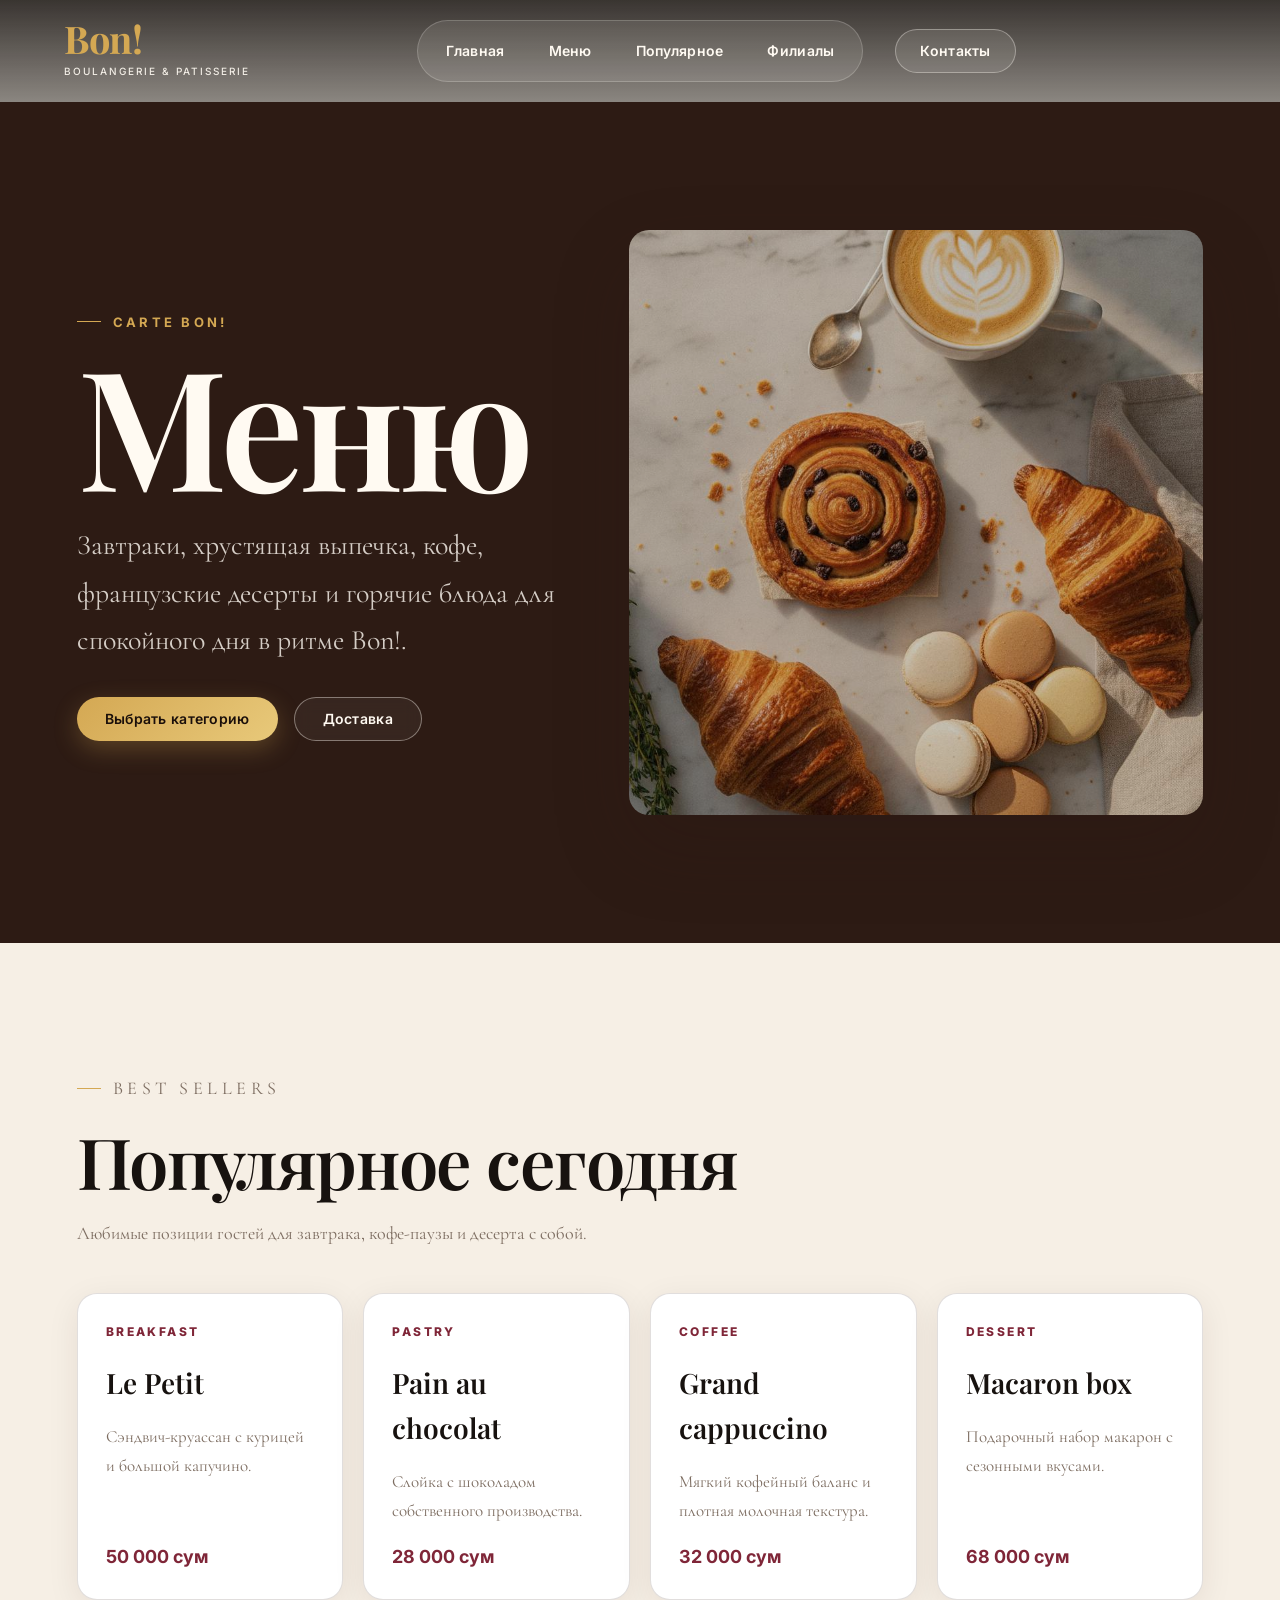
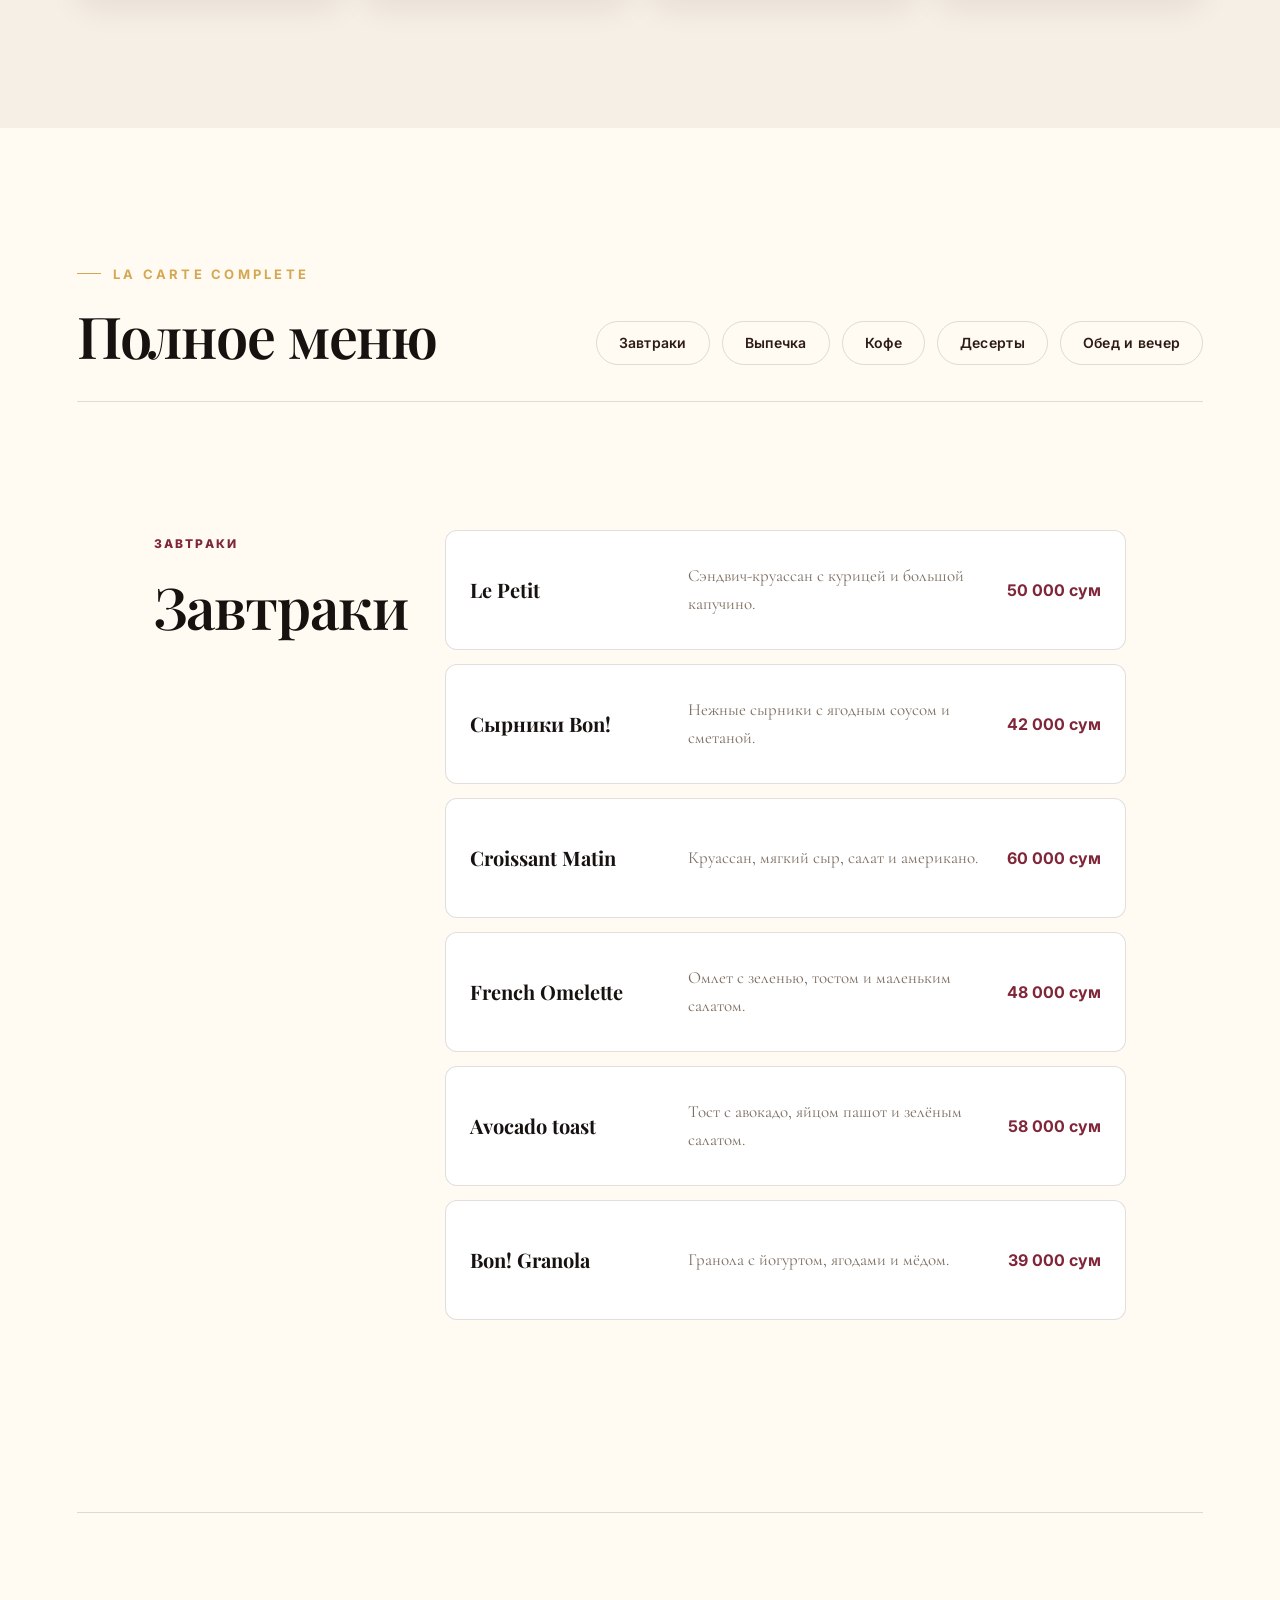
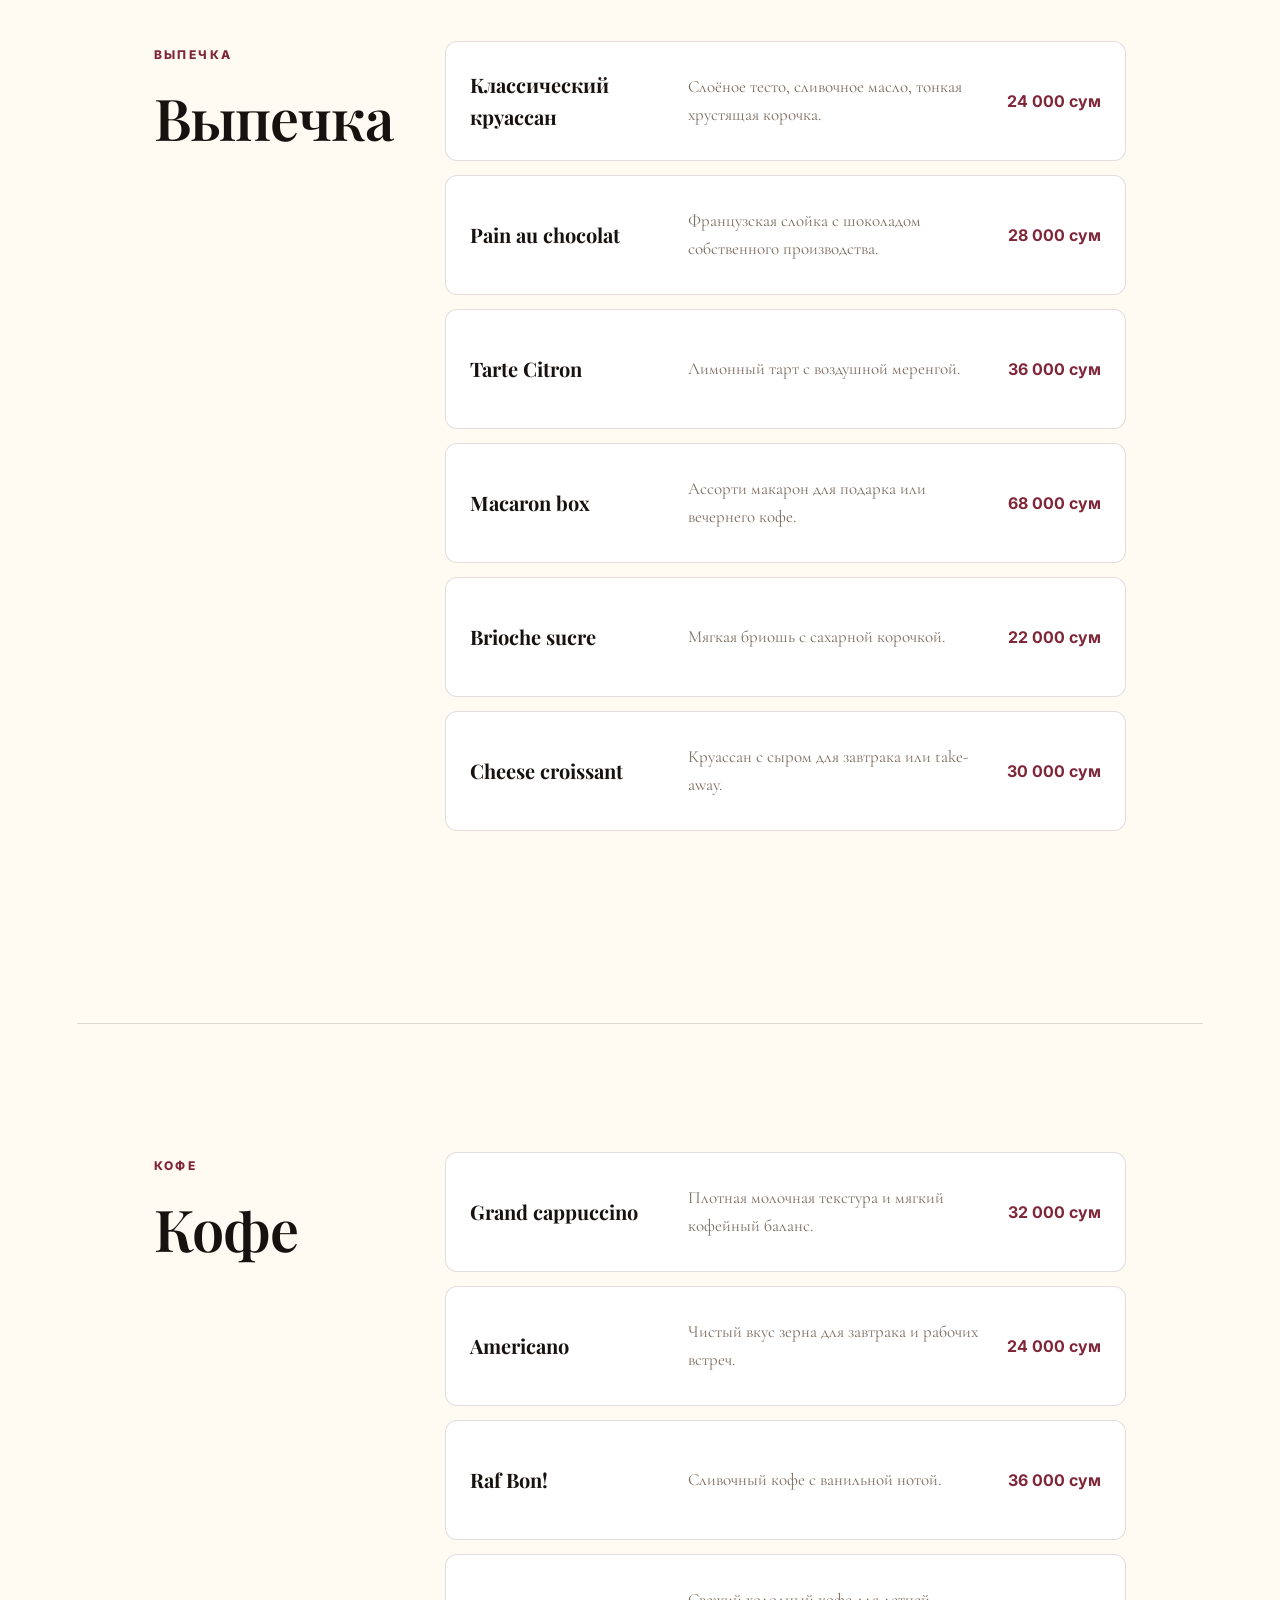
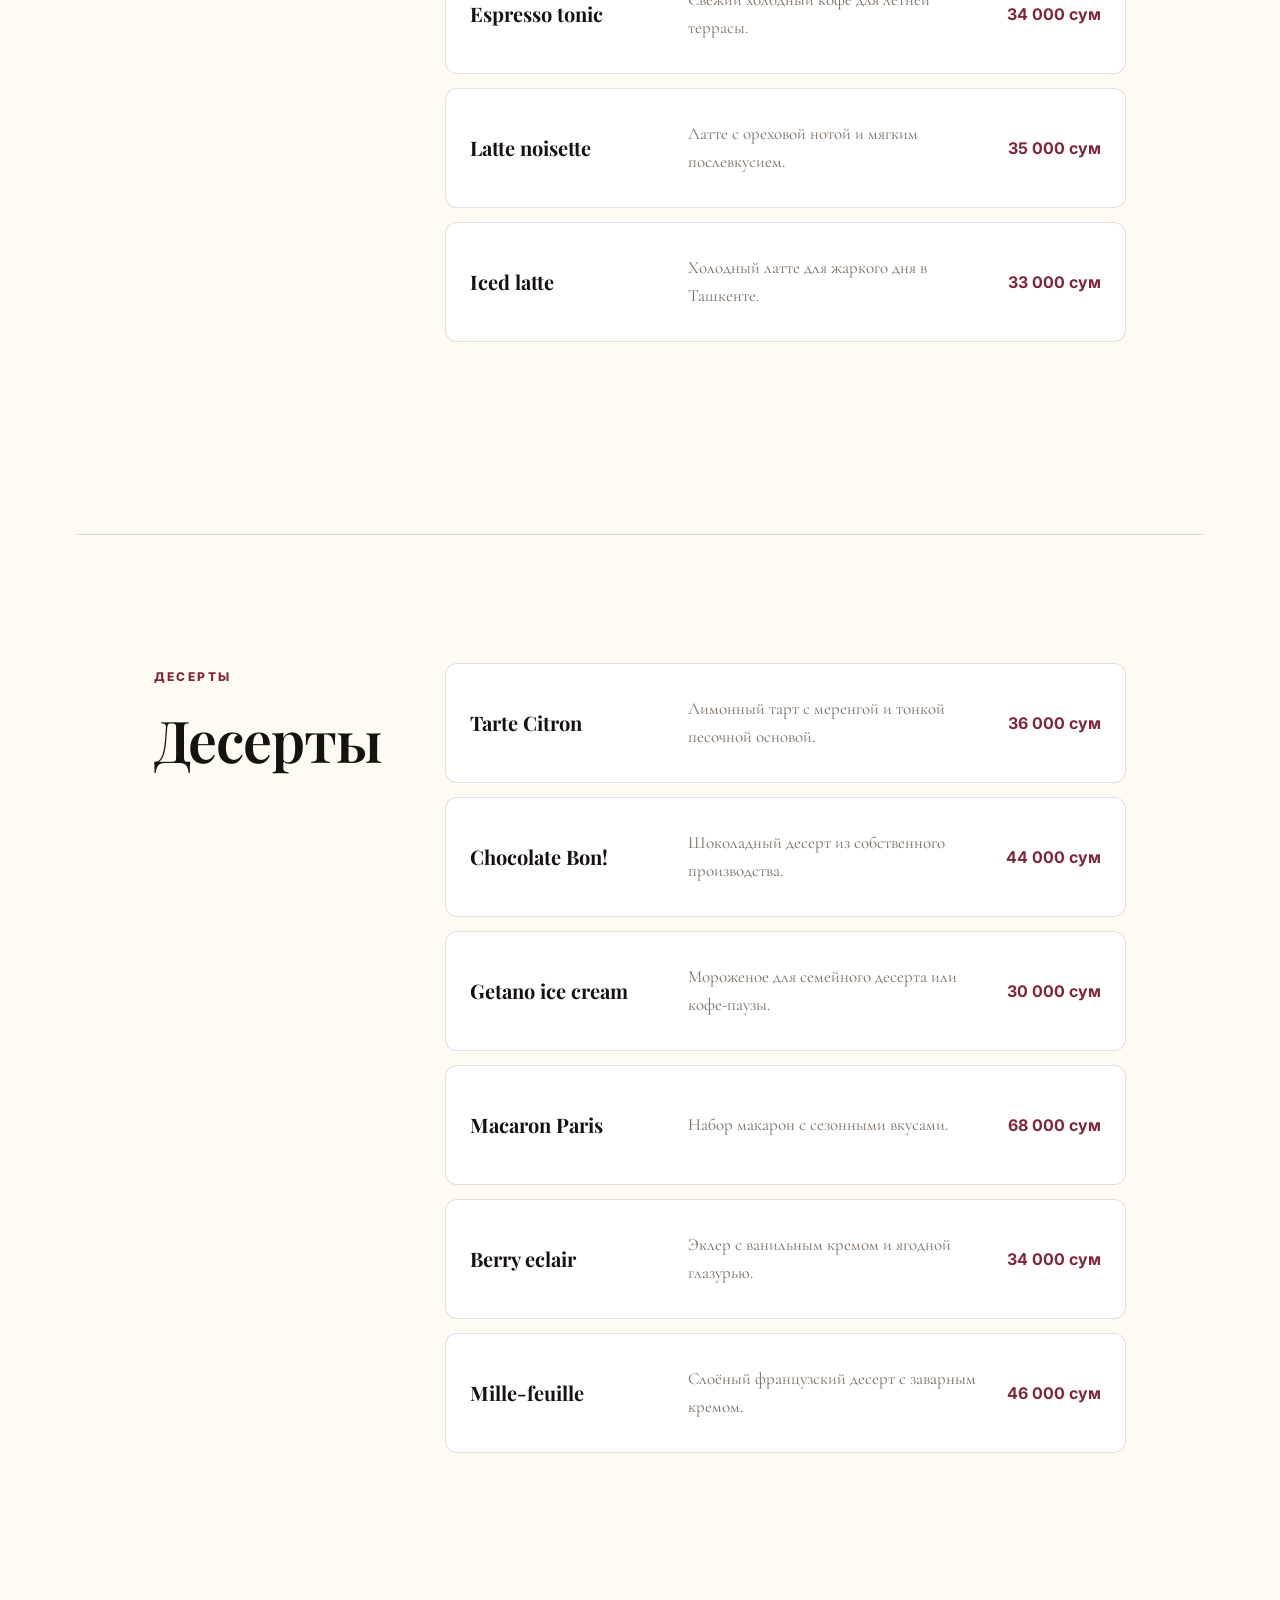
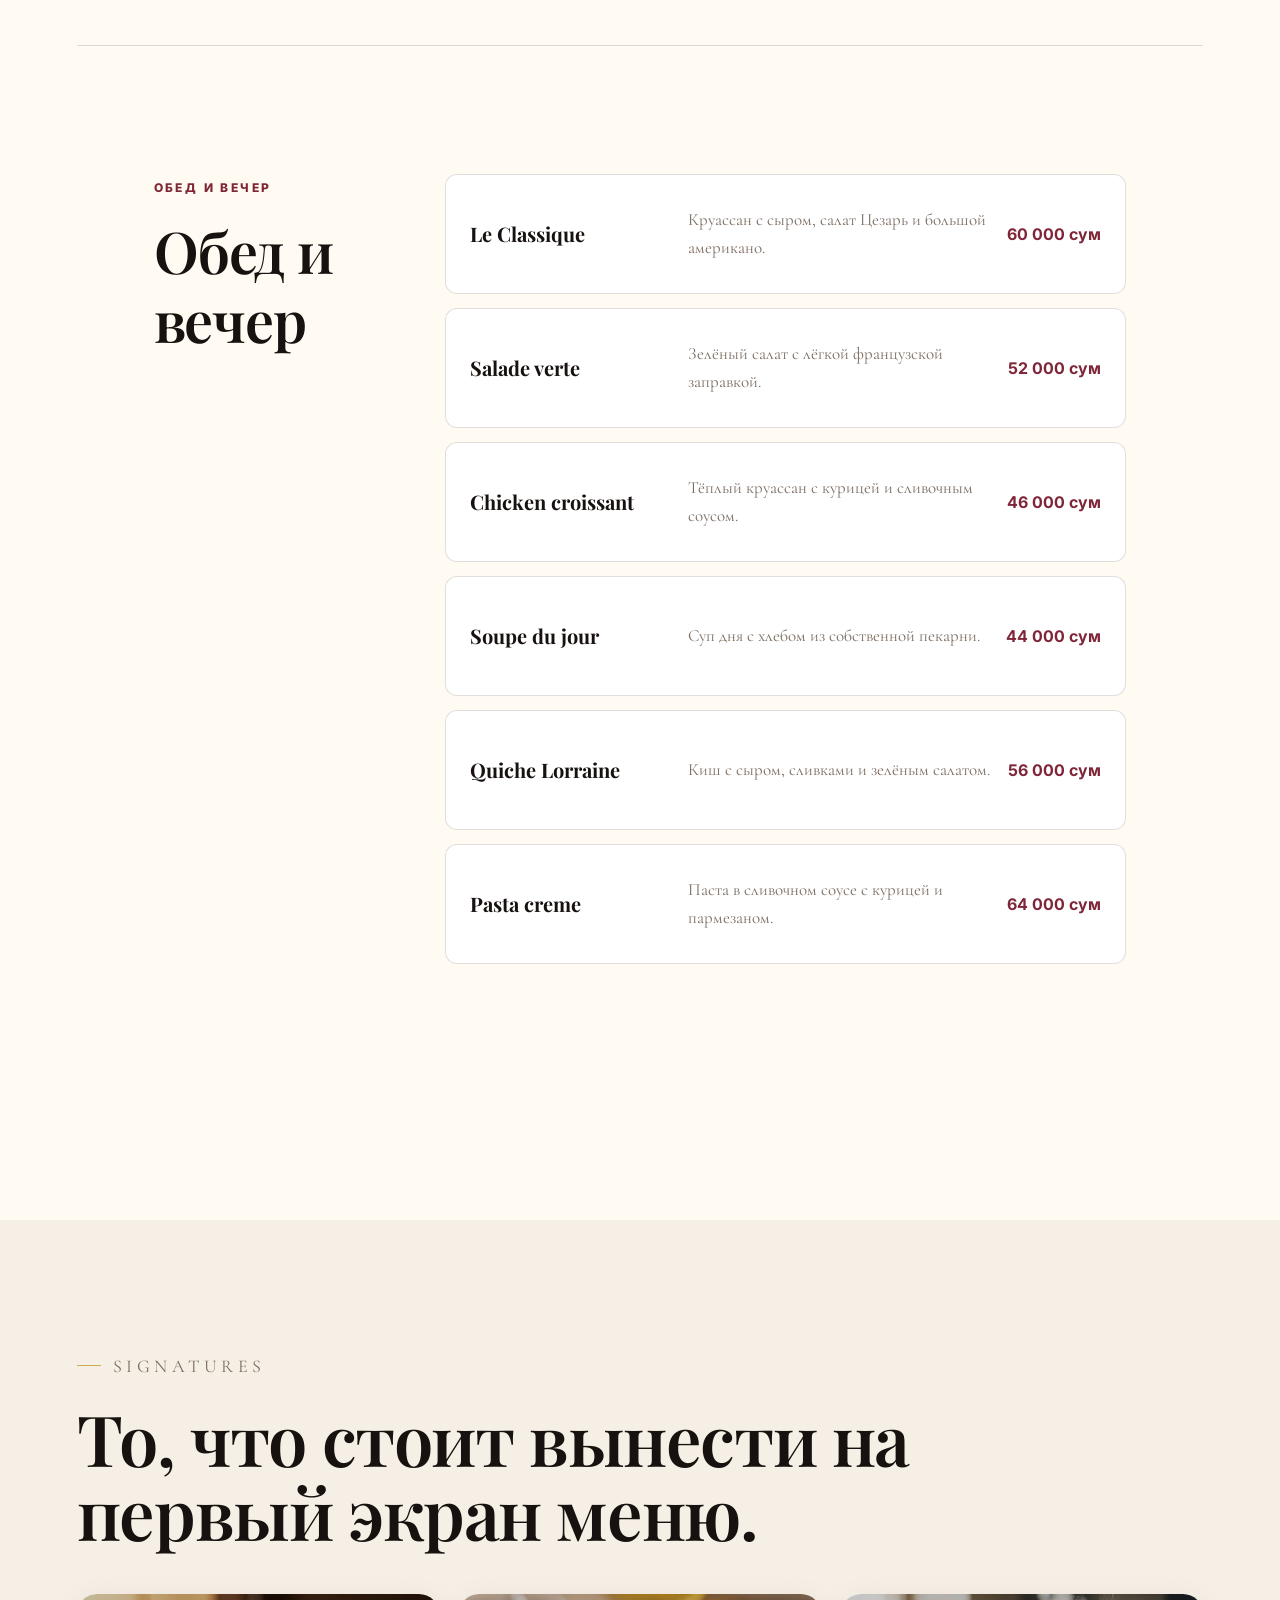
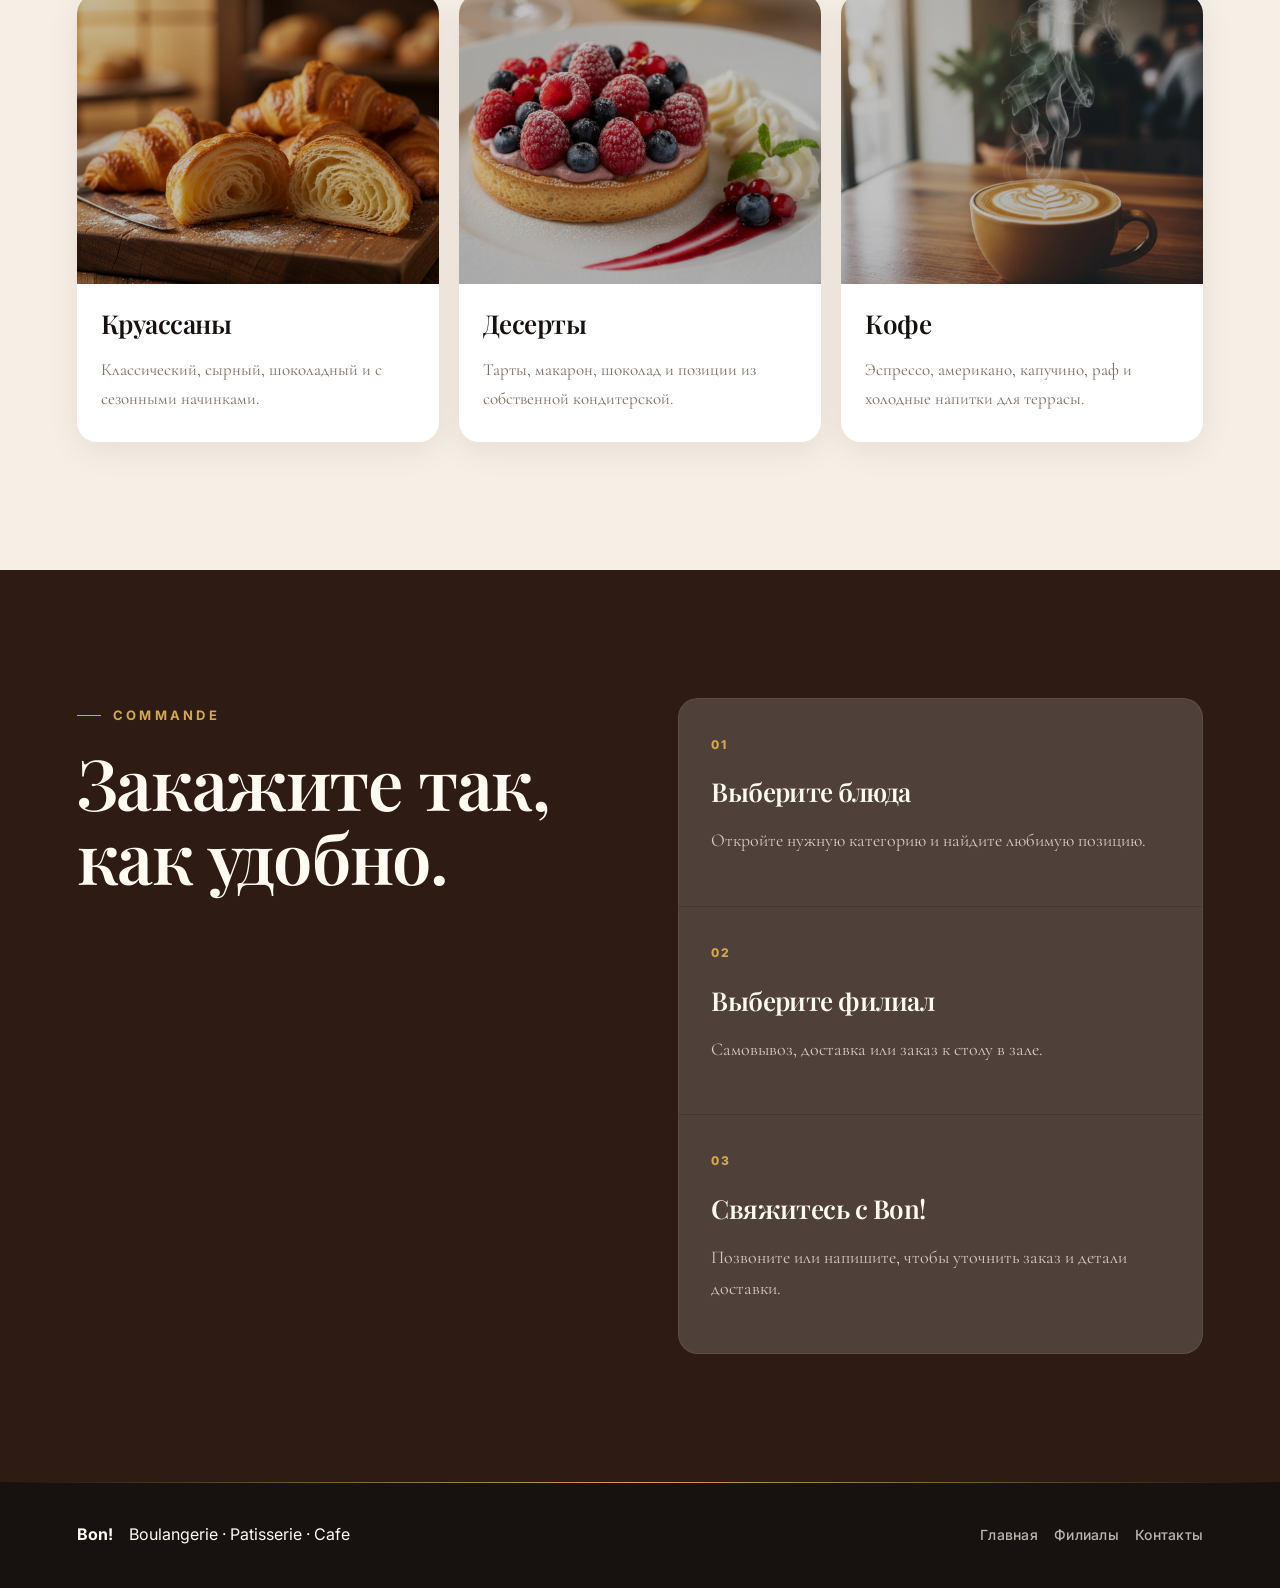
==== commit 304cea67: "Add files via upload" ====
--- a/menu.html
+++ b/menu.html
@@ -3,163 +3,218 @@
   <head>
     <meta charset="utf-8" />
     <meta name="viewport" content="width=device-width, initial-scale=1" />
-    <title>Меню Bon! Café | Завтраки, выпечка, кофе и десерты</title>
-    <meta name="description" content="Полное меню Bon!: завтраки, французская выпечка, кофе, десерты, салаты и горячие блюда." />
-    <link rel="preconnect" href="https://fonts.googleapis.com" />
-    <link rel="preconnect" href="https://fonts.gstatic.com" crossorigin />
-    <link href="https://fonts.googleapis.com/css2?family=Cormorant+Garamond:ital,wght@0,400;0,500;0,600;1,400&family=Inter:wght@400;500;600;700&display=swap" rel="stylesheet" />
+    <title>Меню Bon! Cafe | Завтраки, выпечка, кофе и десерты</title>
+    <meta
+      name="description"
+      content="Отдельная страница меню Bon!: завтраки, французская выпечка, кофе, десерты, салаты и горячие блюда."
+    />
     <link rel="stylesheet" href="styles.css" />
+    <link rel="preconnect" href="https://fonts.googleapis.com">
+    <link rel="preconnect" href="https://fonts.gstatic.com" crossorigin>
   </head>
   <body class="menu-page">
+    <!-- Loading Screen -->
+    <div class="loading-screen" id="loadingScreen">
+      <div class="loading-logo">Bon!</div>
+      <div class="loading-bar"></div>
+    </div>
+
+    <!-- Mobile Menu -->
+    <div class="mobile-menu" id="mobileMenu">
+      <a href="index.html">Главная</a>
+      <a href="menu.html">Меню</a>
+      <a href="#popular">Популярное</a>
+      <a href="index.html#branches">Филиалы</a>
+      <a href="index.html#contacts">Контакты</a>
+    </div>
+
+    <!-- Lightbox -->
+    <div class="lightbox" id="lightbox">
+      <div class="lightbox-content">
+        <button class="lightbox-close" id="lightboxClose">
+          <svg viewBox="0 0 24 24">
+            <line x1="18" y1="6" x2="6" y2="18"></line>
+            <line x1="6" y1="6" x2="18" y2="18"></line>
+          </svg>
+        </button>
+        <img src="" alt="" id="lightboxImage">
+      </div>
+    </div>
+
+    <!-- Back to Top Button -->
+    <button class="back-to-top" id="backToTop">
+      <svg viewBox="0 0 24 24">
+        <polyline points="18 15 12 9 6 15"></polyline>
+      </svg>
+    </button>
 
     <header class="site-header is-scrolled" data-elevate>
-      <a class="brand" href="index.html" aria-label="Bon! Café">
+      <a class="brand" href="index.html" aria-label="Bon! Cafe">
         <span class="brand-mark">Bon!</span>
-        <span class="brand-sub">Boulangerie &amp; Patisserie</span>
+        <span class="brand-sub">Boulangerie & Patisserie</span>
       </a>
-      <nav class="main-nav" aria-label="Навигация">
+      <nav class="main-nav" aria-label="Главная навигация">
         <a href="index.html">Главная</a>
         <a href="menu.html">Меню</a>
         <a href="#popular">Популярное</a>
         <a href="index.html#branches">Филиалы</a>
       </nav>
-      <a class="header-action" href="index.html#contacts">Контакты</a>
+      <div style="display: flex; align-items: center; gap: 16px;">
+        <a class="header-action" href="index.html#contacts">Контакты</a>
+        <button class="hamburger" id="hamburger" aria-label="Меню">
+          <span></span>
+          <span></span>
+          <span></span>
+        </button>
+      </div>
     </header>
 
     <main>
-
-      <!-- ─── Menu Hero ──────────────────────────────────────── -->
       <section class="menu-hero section-dark">
         <div class="menu-hero-copy">
-          <span class="eyebrow">Carte Bon!</span>
+          <p class="eyebrow">Carte Bon!</p>
           <h1>Меню</h1>
-          <p>Завтраки, хрустящая выпечка, кофе, французские десерты и горячие блюда — для спокойного дня в ритме Bon!</p>
+          <p>
+            Завтраки, хрустящая выпечка, кофе, французские десерты и горячие блюда
+            для спокойного дня в ритме Bon!.
+          </p>
           <div class="hero-actions">
             <a class="button button-primary" href="#catalog">Выбрать категорию</a>
             <a class="button button-ghost" href="index.html#delivery">Доставка</a>
           </div>
         </div>
         <figure class="menu-hero-photo">
-          <img src="menu-hero.jpg" alt="Кофе и свежая выпечка на столе" />
+          <img
+            src="menu-hero.jpg"
+            alt="Кофе и свежая выпечка на столе"
+            data-lightbox
+          />
         </figure>
       </section>
 
-      <!-- ─── Popular ────────────────────────────────────────── -->
       <section id="popular" class="popular-menu section-warm">
         <div class="section-head">
-          <span class="eyebrow">Best sellers</span>
+          <p class="eyebrow">Best sellers</p>
           <h2>Популярное сегодня</h2>
-          <p>Любимые позиции гостей для завтрака, кофе-паузы и десерта.</p>
+          <p>Любимые позиции гостей для завтрака, кофе-паузы и десерта с собой.</p>
         </div>
         <div class="popular-grid">
           <article>
-            <div class="p-tag">Завтрак</div>
+            <span>Breakfast</span>
             <strong>Le Petit</strong>
             <p>Сэндвич-круассан с курицей и большой капучино.</p>
-            <div class="price">50 000 сум</div>
-          </article>
-          <article>
-            <div class="p-tag">Выпечка</div>
+            <b>50 000 сум</b>
+          </article>
+          <article>
+            <span>Pastry</span>
             <strong>Pain au chocolat</strong>
             <p>Слойка с шоколадом собственного производства.</p>
-            <div class="price">28 000 сум</div>
-          </article>
-          <article>
-            <div class="p-tag">Кофе</div>
+            <b>28 000 сум</b>
+          </article>
+          <article>
+            <span>Coffee</span>
             <strong>Grand cappuccino</strong>
             <p>Мягкий кофейный баланс и плотная молочная текстура.</p>
-            <div class="price">32 000 сум</div>
-          </article>
-          <article>
-            <div class="p-tag">Десерт</div>
+            <b>32 000 сум</b>
+          </article>
+          <article>
+            <span>Dessert</span>
             <strong>Macaron box</strong>
             <p>Подарочный набор макарон с сезонными вкусами.</p>
-            <div class="price">68 000 сум</div>
-          </article>
-        </div>
-      </section>
-
-      <!-- ─── Full Menu ──────────────────────────────────────── -->
+            <b>68 000 сум</b>
+          </article>
+        </div>
+      </section>
+
       <section id="catalog" class="menu-catalog section-light">
         <div class="menu-catalog-head">
           <div>
-            <span class="eyebrow">La carte complète</span>
+            <p class="eyebrow">La carte complete</p>
             <h2>Полное меню</h2>
           </div>
-          <nav class="menu-jump" aria-label="Категории меню">
+          <div class="menu-jump">
             <a href="#breakfast">Завтраки</a>
             <a href="#pastry">Выпечка</a>
             <a href="#coffee">Кофе</a>
             <a href="#dessert">Десерты</a>
             <a href="#dinner">Обед и вечер</a>
-          </nav>
-        </div>
+          </div>
+        </div>
+
         <div class="menu-long-list" data-full-menu></div>
       </section>
 
-      <!-- ─── Signatures ─────────────────────────────────────── -->
       <section class="signature section-warm">
         <div class="section-head">
-          <span class="eyebrow">Signatures</span>
-          <h2>То, что стоит попробовать прежде всего.</h2>
+          <p class="eyebrow">Signatures</p>
+          <h2>То, что стоит вынести на первый экран меню.</h2>
         </div>
         <div class="signature-grid">
           <article>
-            <img src="sig-croissant.jpg" alt="Круассаны" />
+            <img
+              src="sig-croissant.jpg"
+              alt="Круассаны"
+              data-lightbox
+            />
             <h3>Круассаны</h3>
-            <p>Классический, сырный, шоколадный и с сезонными начинками — из собственной пекарни.</p>
-          </article>
-          <article>
-            <img src="sig-dessert.jpg" alt="Десерты" />
+            <p>Классический, сырный, шоколадный и с сезонными начинками.</p>
+          </article>
+          <article>
+            <img
+              src="sig-dessert.jpg"
+              alt="Десерт с ягодами"
+              data-lightbox
+            />
             <h3>Десерты</h3>
-            <p>Тарты, макарон, шоколад и позиции из собственной кондитерской — новинки каждый сезон.</p>
-          </article>
-          <article>
-            <img src="sig-coffee.jpg" alt="Кофе" />
+            <p>Тарты, макарон, шоколад и позиции из собственной кондитерской.</p>
+          </article>
+          <article>
+            <img
+              src="sig-coffee.jpg"
+              alt="Кофе"
+              data-lightbox
+            />
             <h3>Кофе</h3>
-            <p>Эспрессо, американо, капучино, раф и холодные напитки для летней террасы.</p>
-          </article>
-        </div>
-      </section>
-
-      <!-- ─── Order Steps ────────────────────────────────────── -->
+            <p>Эспрессо, американо, капучино, раф и холодные напитки для террасы.</p>
+          </article>
+        </div>
+      </section>
+
       <section class="menu-order section-dark">
         <div>
-          <span class="eyebrow">Commande</span>
+          <p class="eyebrow">Commande</p>
           <h2>Закажите так, как удобно.</h2>
         </div>
         <div class="order-steps">
           <article>
-            <span class="step-n">01</span>
+            <span>01</span>
             <h3>Выберите блюда</h3>
-            <p>Откройте нужную категорию и найдите любимую позицию по описанию и цене.</p>
-          </article>
-          <article>
-            <span class="step-n">02</span>
-            <h3>Выберите формат</h3>
-            <p>Самовывоз, доставка или заказ к столу — уточним при звонке или в Telegram.</p>
-          </article>
-          <article>
-            <span class="step-n">03</span>
+            <p>Откройте нужную категорию и найдите любимую позицию.</p>
+          </article>
+          <article>
+            <span>02</span>
+            <h3>Выберите филиал</h3>
+            <p>Самовывоз, доставка или заказ к столу в зале.</p>
+          </article>
+          <article>
+            <span>03</span>
             <h3>Свяжитесь с Bon!</h3>
-            <p>Позвоните или напишите — ответим быстро и уточним детали заказа.</p>
-          </article>
-        </div>
-      </section>
-
+            <p>Позвоните или напишите, чтобы уточнить заказ и детали доставки.</p>
+          </article>
+        </div>
+      </section>
     </main>
 
     <footer class="site-footer">
       <div>
-        <div class="footer-brand">Bon!</div>
-        <div class="footer-sub">Boulangerie · Patisserie · Café</div>
-      </div>
-      <nav class="footer-links">
+        <strong>Bon!</strong>
+        <span>Boulangerie · Patisserie · Cafe</span>
+      </div>
+      <div class="footer-links">
         <a href="index.html">Главная</a>
         <a href="index.html#branches">Филиалы</a>
         <a href="index.html#contacts">Контакты</a>
-      </nav>
-      <span class="footer-copy">© 2024 Bon! Café, Ташкент</span>
+      </div>
     </footer>
 
     <script src="script.js"></script>
--- a/styles.css
+++ b/styles.css
@@ -1,928 +1,2277 @@
-/* ─── Design Tokens ─────────────────────────────────────────── */
+@import url('https://fonts.googleapis.com/css2?family=Cormorant+Garamond:ital,wght@0,300;0,400;0,500;0,600;0,700;1,300;1,400;1,500&family=Playfair+Display:ital,wght@0,400;0,500;0,600;0,700;0,800;0,900;1,400;1,500;1,600&family=Inter:wght@300;400;500;600;700&display=swap');
+
 :root {
-  --noir:    #0c0905;
-  --deep:    #1a1008;
-  --smoke:   #2e1c0e;
-  --umber:   #5c3a20;
-  --taupe:   #9a7b60;
-  --sand:    #c8b49a;
-  --pearl:   #f0e8dc;
-  --white:   #fdfaf5;
-  --gold:    #b8922e;
-  --gold-lt: #d4ac52;
-  --gold-hl: #f0cc78;
-  --wine:    #6b1f2a;
-  --rose:    #c47060;
-  --sage:    #6a7d5e;
-  --line:    rgba(184,146,46,.18);
-  --line-lt: rgba(184,146,46,.10);
-  --line-dk: rgba(12,9,5,.22);
-
-  --ease-out: cubic-bezier(.16,1,.3,1);
-  --ease-snappy: cubic-bezier(.4,0,.2,1);
-}
-
-/* ─── Reset ─────────────────────────────────────────────────── */
-*, *::before, *::after { box-sizing: border-box; margin: 0; }
-html { scroll-behavior: smooth; -webkit-font-smoothing: antialiased; }
+  --ink: #17120f;
+  --espresso: #2d1b14;
+  --cocoa: #5b3528;
+  --bordeaux: #7f2638;
+  --rose: #d9aa9a;
+  --cream: #f6efe5;
+  --linen: #fffaf2;
+  --sage: #8b9a76;
+  --brass: #c79a4b;
+  --gold: #d4a853;
+  --gold-light: #e8c97a;
+  --muted: #7d6d61;
+  --line: rgba(45, 27, 20, 0.14);
+  --shadow: 0 24px 70px rgba(45, 27, 20, 0.16);
+  --shadow-premium: 0 32px 80px rgba(45, 27, 20, 0.2);
+  --shadow-soft: 0 8px 32px rgba(45, 27, 20, 0.08);
+  --radius: 12px;
+  --radius-lg: 20px;
+  --transition: 400ms cubic-bezier(0.25, 0.46, 0.45, 0.94);
+  --transition-slow: 600ms cubic-bezier(0.25, 0.46, 0.45, 0.94);
+}
+
+* {
+  box-sizing: border-box;
+}
+
+html {
+  scroll-behavior: smooth;
+  font-size: 16px;
+}
+
 body {
-  color: var(--deep);
-  background: var(--white);
-  font-family: "Inter", "Helvetica Neue", Arial, sans-serif;
-  font-size: 16px;
+  margin: 0;
+  color: var(--ink);
+  background: var(--linen);
+  font-family: "Inter", "Segoe UI", Arial, sans-serif;
   line-height: 1.6;
-}
-img { display: block; max-width: 100%; }
-a { color: inherit; text-decoration: none; }
-p { line-height: 1.72; }
-
-/* ─── Typography ─────────────────────────────────────────────── */
-h1,h2,h3,h4 {
-  font-family: "Cormorant Garamond", "Garamond", Georgia, "Times New Roman", serif;
-  font-weight: 400;
-  letter-spacing: -.01em;
-  line-height: 1;
-}
-h2 { font-size: clamp(38px, 5vw, 80px); }
-h3 { font-size: clamp(22px, 2.5vw, 34px); }
-
-.eyebrow, .kicker {
+  -webkit-font-smoothing: antialiased;
+  -moz-osx-font-smoothing: grayscale;
+}
+
+img {
   display: block;
-  font-size: 10.5px;
+  max-width: 100%;
+}
+
+a {
+  color: inherit;
+  text-decoration: none;
+}
+
+/* Premium Typography */
+h1, h2, h3, h4, h5, h6 {
+  font-family: "Playfair Display", Georgia, serif;
+  font-weight: 600;
+  line-height: 1.2;
+  letter-spacing: -0.02em;
+}
+
+/* Header Premium */
+.site-header {
+  position: fixed;
+  z-index: 100;
+  top: 0;
+  left: 0;
+  right: 0;
+  display: grid;
+  grid-template-columns: minmax(180px, 1fr) auto minmax(160px, 1fr);
+  align-items: center;
+  gap: 32px;
+  padding: 20px clamp(24px, 5vw, 80px);
+  color: var(--linen);
+  background: linear-gradient(180deg, rgba(23, 18, 15, 0.85) 0%, rgba(23, 18, 15, 0.5) 100%);
+  transition: background 300ms ease, color 300ms ease, box-shadow 300ms ease, padding 300ms ease;
+}
+
+.site-header.is-scrolled {
+  color: var(--espresso);
+  background: rgba(255, 250, 242, 0.97);
+  box-shadow: 0 2px 20px rgba(45, 27, 20, 0.1);
+  padding: 14px clamp(24px, 5vw, 80px);
+}
+
+.brand {
+  display: inline-flex;
+  flex-direction: column;
+  width: max-content;
+  text-decoration: none;
+  position: relative;
+  z-index: 1;
+}
+
+.brand-mark {
+  font-family: "Playfair Display", Georgia, serif;
+  font-size: 38px;
   font-weight: 700;
-  letter-spacing: .22em;
-  text-transform: uppercase;
+  line-height: 0.85;
+  letter-spacing: -0.02em;
   color: var(--gold);
-  margin-bottom: 18px;
-}
-
-/* ─── Header ──────────────────────────────────────────────────── */
-.site-header {
-  position: fixed; z-index: 50;
-  top: 0; left: 0; right: 0;
-  display: grid;
-  grid-template-columns: 1fr auto 1fr;
-  align-items: center;
-  gap: 20px;
-  padding: 22px clamp(20px, 5vw, 72px);
-  color: var(--white);
-  transition: background 300ms var(--ease-snappy), color 300ms var(--ease-snappy), padding 300ms var(--ease-snappy);
-}
-.site-header.is-scrolled {
-  color: var(--deep);
-  background: rgba(253,250,245,.94);
-  backdrop-filter: blur(20px) saturate(1.6);
-  -webkit-backdrop-filter: blur(20px) saturate(1.6);
-  padding-top: 14px;
-  padding-bottom: 14px;
-  border-bottom: 1px solid var(--line-lt);
-}
-
-.brand { display: flex; flex-direction: column; width: max-content; }
-.brand-mark {
-  font-family: "Cormorant Garamond", Georgia, serif;
-  font-size: 38px; font-weight: 600;
-  line-height: .8;
-  letter-spacing: -.02em;
-}
+  transition: color 300ms ease;
+}
+
+.is-scrolled .brand-mark {
+  color: var(--bordeaux);
+}
+
 .brand-sub {
   margin-top: 8px;
-  font-size: 9.5px;
-  letter-spacing: .2em;
+  font-size: 10px;
+  letter-spacing: 0.2em;
   text-transform: uppercase;
-  opacity: .7;
+  font-weight: 500;
+  opacity: 0.9;
 }
 
 .main-nav {
-  display: flex; align-items: center;
-  gap: 2px;
-  padding: 5px;
-  border: 1px solid rgba(253,250,245,.2);
+  display: flex;
+  align-items: center;
+  gap: 4px;
+  padding: 8px;
+  border: 1px solid rgba(255, 250, 242, 0.2);
   border-radius: 999px;
-  background: rgba(12,9,5,.16);
-  backdrop-filter: blur(12px);
-}
+  background: rgba(255, 250, 242, 0.1);
+  position: relative;
+  z-index: 1;
+  transition: background 300ms ease, border-color 300ms ease;
+}
+
 .is-scrolled .main-nav {
-  border-color: var(--line-lt);
-  background: rgba(255,255,255,.55);
-}
-.main-nav a, .header-action, .button {
-  min-height: 40px;
-  display: inline-flex; align-items: center; justify-content: center;
+  border-color: rgba(45, 27, 20, 0.12);
+  background: rgba(255, 255, 255, 0.9);
+}
+
+.main-nav a,
+.header-action,
+.button {
+  min-height: 44px;
+  display: inline-flex;
+  align-items: center;
+  justify-content: center;
   border-radius: 999px;
-  font-size: 13px; font-weight: 600;
-  letter-spacing: .02em;
-}
-.main-nav a { padding: 0 18px; transition: background 180ms; }
-.main-nav a:hover { background: rgba(184,146,46,.15); }
+  text-decoration: none;
+  font-size: 14px;
+  font-weight: 600;
+  letter-spacing: 0.02em;
+  transition: all var(--transition);
+}
+
+.main-nav a {
+  padding: 0 20px;
+  position: relative;
+}
+
+.main-nav a::after {
+  content: '';
+  position: absolute;
+  bottom: 8px;
+  left: 50%;
+  transform: translateX(-50%);
+  width: 0;
+  height: 2px;
+  background: var(--gold);
+  transition: width var(--transition);
+  border-radius: 2px;
+}
+
+.main-nav a:hover::after {
+  width: 24px;
+}
+
+.is-scrolled .main-nav a::after {
+  background: var(--bordeaux);
+}
 
 .header-action {
   justify-self: end;
-  padding: 0 22px;
-  border: 1px solid currentColor;
-  opacity: .85;
-  transition: opacity 200ms, background 200ms, color 200ms;
-}
-.header-action:hover { opacity: 1; background: var(--gold); color: var(--noir); border-color: var(--gold); }
-
-/* ─── Buttons ─────────────────────────────────────────────────── */
-.button {
-  border: 0; padding: 0 28px;
-  cursor: pointer;
-  font-size: 13px; font-weight: 600; letter-spacing: .05em;
-  text-transform: uppercase;
-  transition: transform 200ms var(--ease-out), box-shadow 200ms;
-}
-.button:hover { transform: translateY(-2px); }
-.button-primary {
-  color: var(--noir);
-  background: var(--gold);
-  box-shadow: 0 0 0 0 rgba(184,146,46,0);
-}
-.button-primary:hover { box-shadow: 0 8px 28px rgba(184,146,46,.38); }
-.button-ghost {
-  border: 1px solid rgba(253,250,245,.5);
-  color: var(--white);
-  background: transparent;
-}
-.button-ghost:hover { background: rgba(253,250,245,.1); }
-.button-dark {
-  color: var(--white);
-  background: var(--deep);
-}
-.button-dark:hover { box-shadow: 0 8px 28px rgba(26,16,8,.3); }
-.button-outline {
-  border: 1px solid var(--gold);
-  color: var(--gold);
-  background: transparent;
-}
-.button-outline:hover { background: var(--gold); color: var(--noir); }
-
-/* ─── Sections ────────────────────────────────────────────────── */
-.section-dark  { color: var(--white); background: var(--noir); }
-.section-deep  { color: var(--white); background: var(--deep); }
-.section-smoke { color: var(--white); background: var(--smoke); }
-.section-light { background: var(--white); }
-.section-warm  { background: var(--pearl); }
-
-section:not(.hero):not(.menu-hero) {
-  padding: clamp(80px, 9vw, 140px) clamp(20px, 6vw, 90px);
-}
-
-/* ─── Hero ────────────────────────────────────────────────────── */
+  padding: 0 24px;
+  border: 1px solid rgba(255, 250, 242, 0.35);
+  background: rgba(255, 250, 242, 0.1);
+  position: relative;
+  z-index: 1;
+  transition: background 300ms ease, border-color 300ms ease, color 300ms ease, transform 300ms ease;
+}
+
+.header-action:hover {
+  background: rgba(255, 250, 242, 0.2);
+  border-color: var(--gold);
+  transform: translateY(-2px);
+}
+
+.is-scrolled .header-action {
+  border-color: var(--line);
+  background: rgba(255, 255, 255, 0.9);
+  color: var(--espresso);
+}
+
+.is-scrolled .header-action:hover {
+  background: var(--bordeaux);
+  color: var(--linen);
+  border-color: var(--bordeaux);
+}
+
+/* Hero Premium */
 .hero {
   min-height: 100vh;
   position: relative;
+  display: grid;
+  align-items: end;
+  padding: 140px clamp(24px, 6vw, 100px) 80px;
+  overflow: hidden;
+}
+
+.section-dark {
+  color: var(--linen);
+  background: var(--espresso);
+}
+
+.section-light {
+  background: var(--linen);
+}
+
+.section-warm {
+  background: var(--cream);
+}
+
+.hero-media {
+  position: absolute;
+  inset: 0;
+}
+
+.hero-media::after {
+  content: "";
+  position: absolute;
+  inset: 0;
+  background:
+    linear-gradient(135deg, rgba(23, 18, 15, 0.92) 0%, rgba(23, 18, 15, 0.5) 50%, rgba(23, 18, 15, 0.3) 100%),
+    linear-gradient(0deg, rgba(23, 18, 15, 0.7) 0%, transparent 50%);
+  z-index: 1;
+}
+
+.hero-media img {
+  width: 100%;
+  height: 100%;
+  object-fit: cover;
+  will-change: transform;
+}
+
+.hero-content,
+.hero-note {
+  position: relative;
+  z-index: 2;
+}
+
+.hero-content {
+  max-width: 800px;
+}
+
+.eyebrow,
+.section-kicker {
+  margin: 0 0 20px;
+  color: var(--gold);
+  font-size: 13px;
+  font-weight: 700;
+  letter-spacing: 0.25em;
+  text-transform: uppercase;
+  font-family: "Inter", sans-serif;
+  display: inline-flex;
+  align-items: center;
+  gap: 12px;
+}
+
+.eyebrow::before,
+.section-kicker::before {
+  content: '';
+  width: 24px;
+  height: 1px;
+  background: var(--gold);
+}
+
+.hero h1 {
+  margin: 0;
+  font-family: "Playfair Display", Georgia, serif;
+  font-size: clamp(100px, 22vw, 260px);
+  line-height: 0.8;
+  letter-spacing: -0.03em;
+  color: var(--linen);
+}
+
+.hero-lede {
+  max-width: 680px;
+  margin: 40px 0 0;
+  font-size: clamp(20px, 2.2vw, 30px);
+  line-height: 1.5;
+  font-weight: 300;
+  color: rgba(255, 250, 242, 0.9);
+  font-family: "Cormorant Garamond", Georgia, serif;
+}
+
+.hero-actions {
+  display: flex;
+  flex-wrap: wrap;
+  gap: 16px;
+  margin-top: 40px;
+}
+
+.button {
+  border: 0;
+  padding: 0 28px;
+  cursor: pointer;
+  font-family: "Inter", sans-serif;
+  position: relative;
+  overflow: hidden;
+}
+
+.button::before {
+  content: '';
+  position: absolute;
+  inset: 0;
+  background: linear-gradient(135deg, rgba(255, 255, 255, 0.1) 0%, transparent 50%);
+  opacity: 0;
+  transition: opacity var(--transition);
+}
+
+.button:hover::before {
+  opacity: 1;
+}
+
+.button-primary {
+  color: #1a0f0a;
+  background: linear-gradient(135deg, var(--gold) 0%, var(--gold-light) 100%);
+  box-shadow: 0 8px 24px rgba(199, 154, 75, 0.3);
+}
+
+.button-primary:hover {
+  box-shadow: 0 12px 32px rgba(199, 154, 75, 0.4);
+  transform: translateY(-3px);
+}
+
+.button-ghost {
+  border: 1px solid rgba(255, 250, 242, 0.4);
+  color: var(--linen);
+  background: rgba(255, 250, 242, 0.05);
+  backdrop-filter: blur(8px);
+  -webkit-backdrop-filter: blur(8px);
+}
+
+.button-ghost:hover {
+  background: rgba(255, 250, 242, 0.15);
+  border-color: var(--gold);
+  transform: translateY(-3px);
+}
+
+.button-dark {
+  width: max-content;
+  color: var(--linen);
+  background: var(--espresso);
+  box-shadow: 0 8px 24px rgba(45, 27, 20, 0.2);
+}
+
+.button-dark:hover {
+  box-shadow: 0 12px 32px rgba(45, 27, 20, 0.3);
+  transform: translateY(-3px);
+}
+
+.hero-note {
+  display: flex;
+  flex-wrap: wrap;
+  gap: 12px;
+  margin-top: 60px;
+}
+
+.hero-note span {
+  padding: 14px 20px;
+  border: 1px solid rgba(255, 250, 242, 0.15);
+  border-radius: 999px;
+  background: rgba(255, 250, 242, 0.06);
+  font-size: 14px;
+  font-weight: 500;
+  letter-spacing: 0.02em;
+  backdrop-filter: blur(12px);
+  -webkit-backdrop-filter: blur(12px);
+  transition: all var(--transition);
+}
+
+.hero-note span:hover {
+  background: rgba(255, 250, 242, 0.12);
+  border-color: var(--gold);
+  transform: translateY(-2px);
+}
+
+/* Quick Actions Premium */
+.quick-actions {
+  display: grid;
+  grid-template-columns: repeat(4, 1fr);
+  gap: 1px;
+  padding-top: 0;
+  padding-bottom: 0;
+  border-bottom: 1px solid var(--line);
+  background: var(--line);
+}
+
+.quick-actions a {
+  min-height: 220px;
   display: flex;
   flex-direction: column;
+  justify-content: space-between;
+  padding: 32px;
+  color: var(--espresso);
+  text-decoration: none;
+  background: var(--linen);
+  transition: all var(--transition);
+  position: relative;
+  overflow: hidden;
+}
+
+.quick-actions a::before {
+  content: '';
+  position: absolute;
+  top: 0;
+  left: 0;
+  right: 0;
+  height: 3px;
+  background: linear-gradient(90deg, var(--gold) 0%, var(--gold-light) 100%);
+  transform: scaleX(0);
+  transform-origin: left;
+  transition: transform var(--transition);
+}
+
+.quick-actions a:hover::before {
+  transform: scaleX(1);
+}
+
+.quick-actions span,
+.season-grid span,
+.delivery-card span,
+.popular-grid span,
+.order-steps span {
+  color: var(--bordeaux);
+  font-size: 12px;
+  font-weight: 800;
+  letter-spacing: 0.2em;
+  text-transform: uppercase;
+  font-family: "Inter", sans-serif;
+}
+
+.quick-actions strong {
+  margin-top: auto;
+  font-family: "Playfair Display", Georgia, serif;
+  font-size: 28px;
+  font-weight: 600;
+  letter-spacing: -0.01em;
+}
+
+.quick-actions p {
+  margin-bottom: 0;
+  color: var(--muted);
+  font-size: 15px;
+}
+
+section:not(.hero) {
+  padding: clamp(80px, 10vw, 140px) clamp(24px, 6vw, 100px);
+}
+
+.quick-actions.section-light {
+  padding-top: 0;
+  padding-bottom: 0;
+}
+
+/* Intro Premium */
+.intro-grid,
+.season,
+.split,
+.contacts,
+.loyalty,
+.menu-order {
+  display: grid;
+  grid-template-columns: minmax(0, 0.95fr) minmax(340px, 1fr);
+  gap: clamp(40px, 8vw, 120px);
+  align-items: start;
+}
+
+h2 {
+  margin: 0;
+  font-family: "Playfair Display", Georgia, serif;
+  font-size: clamp(40px, 5.5vw, 84px);
+  line-height: 1.05;
+  letter-spacing: -0.02em;
+  font-weight: 600;
+}
+
+h3 {
+  margin: 0;
+  font-family: "Playfair Display", Georgia, serif;
+  font-size: 26px;
+  line-height: 1.2;
+  font-weight: 600;
+}
+
+p {
+  line-height: 1.7;
+}
+
+.intro-copy p,
+.section-head p,
+.contacts-copy p,
+.story-copy p {
+  color: var(--muted);
+  font-size: 18px;
+  line-height: 1.8;
+  font-family: "Cormorant Garamond", Georgia, serif;
+  font-weight: 400;
+}
+
+.metrics {
+  display: grid;
+  grid-template-columns: repeat(3, 1fr);
+  gap: 1px;
+  margin-top: 72px;
+  border: 1px solid var(--line);
+  background: var(--line);
+  border-radius: var(--radius);
+  overflow: hidden;
+}
+
+.metrics div {
+  min-height: 160px;
+  padding: 32px;
+  background: var(--linen);
+  transition: all var(--transition);
+}
+
+.metrics div:hover {
+  background: #fff;
+}
+
+.metrics strong {
+  display: block;
+  color: var(--bordeaux);
+  font-family: "Playfair Display", Georgia, serif;
+  font-size: clamp(44px, 5.5vw, 80px);
+  line-height: 1;
+  font-weight: 700;
+}
+
+.metrics span {
+  display: block;
+  max-width: 240px;
+  margin-top: 14px;
+  color: var(--muted);
+  font-size: 15px;
+  font-family: "Cormorant Garamond", Georgia, serif;
+}
+
+/* Season Premium */
+.season {
+  align-items: center;
+  position: relative;
+  overflow: hidden;
+}
+
+.season::before {
+  content: '';
+  position: absolute;
+  top: -50%;
+  right: -20%;
+  width: 600px;
+  height: 600px;
+  background: radial-gradient(circle, rgba(199, 154, 75, 0.08) 0%, transparent 70%);
+  border-radius: 50%;
+  pointer-events: none;
+}
+
+.season-copy p {
+  max-width: 640px;
+  color: rgba(255, 250, 242, 0.75);
+  font-size: 18px;
+  font-family: "Cormorant Garamond", Georgia, serif;
+}
+
+.season-copy .button {
+  margin-top: 24px;
+}
+
+.season-grid {
+  display: grid;
+  gap: 16px;
+}
+
+.season-grid article {
+  padding: 28px;
+  border: 1px solid rgba(255, 250, 242, 0.12);
+  border-radius: var(--radius);
+  background: rgba(255, 250, 242, 0.05);
+  transition: all var(--transition);
+  position: relative;
+  overflow: hidden;
+}
+
+.season-grid article::before {
+  content: '';
+  position: absolute;
+  top: 0;
+  left: 0;
+  width: 4px;
+  height: 100%;
+  background: linear-gradient(180deg, var(--gold) 0%, var(--gold-light) 100%);
+  opacity: 0;
+  transition: opacity var(--transition);
+}
+
+.season-grid article:hover::before {
+  opacity: 1;
+}
+
+.season-grid span {
+  color: var(--gold);
+}
+
+.season-grid strong {
+  display: block;
+  margin-top: 16px;
+  font-family: "Playfair Display", Georgia, serif;
+  font-size: 32px;
+  font-weight: 600;
+}
+
+.season-grid p {
+  margin-bottom: 0;
+  color: rgba(255, 250, 242, 0.75);
+  font-family: "Cormorant Garamond", Georgia, serif;
+  font-size: 17px;
+}
+
+.section-head {
+  max-width: 1000px;
+  margin-bottom: 44px;
+}
+
+.section-head.narrow {
+  max-width: 800px;
+}
+
+/* Menu Tabs Premium */
+.menu-tabs,
+.branch-controls {
+  display: flex;
+  flex-wrap: wrap;
+  gap: 12px;
+  margin-bottom: 32px;
+}
+
+.tab,
+.chip {
+  min-height: 44px;
+  border: 1px solid var(--line);
+  border-radius: 999px;
+  padding: 0 22px;
+  color: var(--espresso);
+  background: transparent;
+  cursor: pointer;
+  font-weight: 600;
+  font-size: 14px;
+  letter-spacing: 0.02em;
+  transition: all var(--transition);
+  font-family: "Inter", sans-serif;
+}
+
+.tab:hover,
+.chip:hover {
+  border-color: var(--bordeaux);
+  color: var(--bordeaux);
+  transform: translateY(-2px);
+}
+
+.tab.is-active,
+.chip.is-active {
+  color: var(--linen);
+  border-color: var(--bordeaux);
+  background: var(--bordeaux);
+  box-shadow: 0 8px 24px rgba(127, 38, 56, 0.3);
+}
+
+/* Menu Preview Premium */
+.menu-preview-grid {
+  display: grid;
+  grid-template-columns: repeat(3, 1fr);
+  gap: 20px;
+  margin-bottom: 32px;
+}
+
+.menu-preview-card {
+  min-height: 300px;
+  position: relative;
+  overflow: hidden;
+  border-radius: var(--radius-lg);
+  color: var(--linen);
+  text-decoration: none;
+  background: var(--espresso);
+  box-shadow: var(--shadow-premium);
+  transition: all var(--transition);
+}
+
+.menu-preview-card::after {
+  content: "";
+  position: absolute;
+  inset: 0;
+  background: linear-gradient(0deg, rgba(23, 18, 15, 0.85) 0%, rgba(23, 18, 15, 0.3) 60%, rgba(23, 18, 15, 0.1) 100%);
+  z-index: 1;
+}
+
+.menu-preview-card img {
+  width: 100%;
+  height: 100%;
+  object-fit: cover;
+  filter: brightness(0.75);
+  transition: transform 600ms ease, filter 600ms ease;
+}
+
+.menu-preview-card:hover {
+  transform: translateY(-8px);
+  box-shadow: 0 40px 100px rgba(45, 27, 20, 0.25);
+}
+
+.menu-preview-card:hover img {
+  transform: scale(1.08);
+  filter: brightness(0.85);
+}
+
+.menu-preview-card span {
+  position: absolute;
+  z-index: 2;
+  left: 28px;
+  bottom: 24px;
+  font-family: "Playfair Display", Georgia, serif;
+  font-size: 32px;
+  font-weight: 600;
+}
+
+/* Menu Layout Premium */
+.menu-layout {
+  display: grid;
+  grid-template-columns: minmax(300px, 0.86fr) minmax(340px, 1fr);
+  gap: clamp(28px, 4vw, 64px);
+  align-items: stretch;
+}
+
+.menu-photo {
+  margin: 0;
+  min-height: 540px;
+  position: relative;
+  overflow: hidden;
+  border-radius: var(--radius-lg);
+  box-shadow: var(--shadow-premium);
+}
+
+.menu-photo img {
+  width: 100%;
+  height: 100%;
+  object-fit: cover;
+  filter: brightness(0.8);
+  transition: transform 600ms ease;
+}
+
+.menu-photo:hover img {
+  transform: scale(1.04);
+}
+
+.menu-photo figcaption {
+  position: absolute;
+  left: 24px;
+  bottom: 24px;
+  max-width: calc(100% - 48px);
+  padding: 16px 20px;
+  border-radius: var(--radius);
+  color: var(--linen);
+  background: rgba(23, 18, 15, 0.7);
+  backdrop-filter: blur(12px);
+  -webkit-backdrop-filter: blur(12px);
+  font-family: "Cormorant Garamond", Georgia, serif;
+  font-size: 18px;
+}
+
+.menu-list {
+  display: grid;
+  gap: 16px;
+}
+
+.menu-dish {
+  display: grid;
+  grid-template-columns: 1fr auto;
+  gap: 18px;
+  padding: 24px;
+  border-bottom: 1px solid var(--line);
+  background: rgba(255, 250, 242, 0.6);
+  transition: all var(--transition);
+  border-radius: var(--radius);
+}
+
+.menu-dish:hover {
+  background: #fff;
+  transform: translateX(8px);
+  box-shadow: var(--shadow-soft);
+}
+
+.menu-dish strong {
+  font-size: 20px;
+  font-family: "Playfair Display", Georgia, serif;
+}
+
+.menu-dish p {
+  grid-column: 1 / -1;
+  margin: 0;
+  color: var(--muted);
+  font-family: "Cormorant Garamond", Georgia, serif;
+  font-size: 17px;
+}
+
+.menu-dish span {
+  color: var(--bordeaux);
+  font-weight: 700;
+  font-size: 16px;
+  font-family: "Inter", sans-serif;
+}
+
+.menu-dish-row {
+  grid-template-columns: minmax(200px, 0.38fr) minmax(280px, 1fr) auto;
+  align-items: center;
+  min-height: 120px;
+  border: 1px solid var(--line);
+  border-radius: var(--radius);
+  background: #fff;
+}
+
+.menu-dish-row p {
+  grid-column: auto;
+}
+
+/* Menu Page Premium */
+.menu-page {
+  background: var(--linen);
+}
+
+.menu-page .site-header {
+  position: sticky;
+}
+
+.menu-hero {
+  min-height: 80vh;
+  display: grid;
+  grid-template-columns: minmax(340px, 0.85fr) minmax(340px, 1fr);
+  gap: clamp(32px, 5vw, 80px);
+  align-items: center;
+  padding: 100px clamp(24px, 6vw, 100px) clamp(64px, 8vw, 100px);
+}
+
+.menu-hero-copy h1 {
+  margin: 0;
+  font-family: "Playfair Display", Georgia, serif;
+  font-size: clamp(80px, 13vw, 190px);
+  line-height: 0.85;
+  letter-spacing: -0.03em;
+  color: var(--linen);
+}
+
+.menu-hero-copy p:not(.eyebrow) {
+  max-width: 640px;
+  color: rgba(255, 250, 242, 0.8);
+  font-size: clamp(19px, 2.2vw, 28px);
+  font-family: "Cormorant Garamond", Georgia, serif;
+  font-weight: 400;
+}
+
+.menu-hero .hero-actions {
+  margin-top: 32px;
+}
+
+.menu-hero-photo {
+  height: min(65vh, 650px);
+  min-height: 440px;
+  margin: 0;
+  overflow: hidden;
+  border-radius: var(--radius-lg);
+  box-shadow: var(--shadow-premium);
+}
+
+.menu-hero-photo img {
+  width: 100%;
+  height: 100%;
+  object-fit: cover;
+  filter: brightness(0.78);
+  transition: transform 600ms ease;
+}
+
+.menu-hero-photo:hover img {
+  transform: scale(1.04);
+}
+
+/* Menu Catalog Premium */
+.menu-catalog-head {
+  display: grid;
+  grid-template-columns: minmax(280px, 0.72fr) minmax(340px, 1fr);
+  gap: 36px;
+  align-items: end;
+  margin-bottom: 36px;
+}
+
+.menu-catalog-head h2 {
+  font-size: clamp(38px, 4.5vw, 64px);
+}
+
+.menu-catalog-head .menu-tabs {
   justify-content: flex-end;
-  padding: 130px clamp(20px, 6vw, 90px) 80px;
+  margin-bottom: 0;
+}
+
+.menu-jump {
+  display: flex;
+  flex-wrap: wrap;
+  justify-content: flex-end;
+  gap: 12px;
+}
+
+.menu-jump a {
+  min-height: 44px;
+  display: inline-flex;
+  align-items: center;
+  border: 1px solid var(--line);
+  border-radius: 999px;
+  padding: 0 22px;
+  color: var(--espresso);
+  text-decoration: none;
+  font-weight: 600;
+  font-size: 14px;
+  letter-spacing: 0.02em;
+  transition: all var(--transition);
+  font-family: "Inter", sans-serif;
+}
+
+.menu-jump a:hover {
+  color: var(--linen);
+  background: var(--bordeaux);
+  transform: translateY(-3px);
+  box-shadow: 0 8px 24px rgba(127, 38, 56, 0.3);
+}
+
+.menu-long-list {
+  display: grid;
+  gap: clamp(40px, 5vw, 80px);
+}
+
+.menu-category {
+  scroll-margin-top: 120px;
+  display: grid;
+  grid-template-columns: minmax(240px, 0.34fr) minmax(340px, 1fr);
+  gap: clamp(28px, 4vw, 60px);
+  padding-top: 32px;
+  border-top: 1px solid var(--line);
+}
+
+.menu-category-head {
+  position: sticky;
+  top: 110px;
+  align-self: start;
+}
+
+.menu-category-head span {
+  color: var(--bordeaux);
+  font-size: 12px;
+  font-weight: 800;
+  letter-spacing: 0.2em;
+  text-transform: uppercase;
+  font-family: "Inter", sans-serif;
+}
+
+.menu-category-head h3 {
+  margin-top: 16px;
+  font-size: clamp(38px, 4.5vw, 64px);
+}
+
+.menu-stack {
+  display: grid;
+  gap: 14px;
+}
+
+.menu-board {
+  display: grid;
+  grid-template-columns: minmax(270px, 0.34fr) minmax(340px, 1fr);
+  gap: 24px;
+  align-items: start;
+}
+
+.menu-board-note {
+  position: sticky;
+  top: 110px;
+  padding: 32px;
+  border-radius: var(--radius-lg);
+  color: var(--linen);
+  background: var(--espresso);
+  box-shadow: var(--shadow-premium);
+}
+
+.menu-board-note span {
+  color: var(--gold);
+  font-size: 12px;
+  font-weight: 800;
+  letter-spacing: 0.2em;
+  text-transform: uppercase;
+  font-family: "Inter", sans-serif;
+}
+
+.menu-board-note h3 {
+  margin-top: 20px;
+}
+
+.menu-board-note p {
+  color: rgba(255, 250, 242, 0.75);
+  font-family: "Cormorant Garamond", Georgia, serif;
+  font-size: 18px;
+}
+
+.menu-list-expanded {
+  grid-template-columns: repeat(2, minmax(0, 1fr));
+}
+
+.menu-list-expanded .menu-dish {
+  min-height: 180px;
+  border: 1px solid var(--line);
+  border-radius: var(--radius);
+  background: #fff;
+}
+
+/* Signature Grid Premium */
+.signature-grid {
+  display: grid;
+  grid-template-columns: repeat(3, 1fr);
+  gap: 20px;
+}
+
+.signature-grid article {
   overflow: hidden;
-}
-
-.hero-media {
-  position: absolute; inset: 0;
-}
-.hero-media::after {
-  content: "";
-  position: absolute; inset: 0;
-  background:
-    linear-gradient(135deg, rgba(12,9,5,.92) 0%, rgba(12,9,5,.55) 45%, rgba(12,9,5,.28) 100%),
-    linear-gradient(0deg, rgba(12,9,5,.85) 0%, transparent 50%);
-}
-.hero-media img {
-  width: 100%; height: 100%;
+  border-radius: var(--radius-lg);
+  background: #fff;
+  box-shadow: var(--shadow-soft);
+  transition: all var(--transition);
+}
+
+.signature-grid article:hover {
+  transform: translateY(-8px);
+  box-shadow: var(--shadow-premium);
+}
+
+.signature-grid img {
+  width: 100%;
+  aspect-ratio: 1.25;
   object-fit: cover;
+  filter: brightness(0.78);
+  transition: transform 600ms ease, filter 600ms ease;
+}
+
+.signature-grid article:hover img {
+  filter: brightness(0.88);
   transform: scale(1.06);
-  animation: heroZoom 18s ease-out forwards;
-}
-@keyframes heroZoom { to { transform: scale(1); } }
-
-.hero-badge {
+}
+
+.signature-grid h3,
+.signature-grid p {
+  margin-left: 24px;
+  margin-right: 24px;
+}
+
+.signature-grid h3 {
+  margin-top: 24px;
+  font-family: "Playfair Display", Georgia, serif;
+}
+
+.signature-grid p {
+  margin-bottom: 28px;
+  color: var(--muted);
+  font-family: "Cormorant Garamond", Georgia, serif;
+  font-size: 17px;
+}
+
+/* Popular Grid Premium */
+.popular-grid {
+  display: grid;
+  grid-template-columns: repeat(4, 1fr);
+  gap: 20px;
+}
+
+.popular-grid article {
+  min-height: 280px;
+  display: flex;
+  flex-direction: column;
+  padding: 28px;
+  border: 1px solid var(--line);
+  border-radius: var(--radius-lg);
+  background: #fff;
+  box-shadow: var(--shadow-soft);
+  transition: all var(--transition);
+}
+
+.popular-grid article:hover {
+  transform: translateY(-6px);
+  box-shadow: var(--shadow-premium);
+  border-color: var(--gold);
+}
+
+.popular-grid strong {
+  margin-top: 20px;
+  font-family: "Playfair Display", Georgia, serif;
+  font-size: 28px;
+  font-weight: 600;
+}
+
+.popular-grid p {
+  color: var(--muted);
+  font-family: "Cormorant Garamond", Georgia, serif;
+  font-size: 17px;
+}
+
+.popular-grid b {
+  margin-top: auto;
+  color: var(--bordeaux);
+  font-size: 18px;
+  font-weight: 700;
+  font-family: "Inter", sans-serif;
+}
+
+/* Menu Order Premium */
+.menu-order {
+  align-items: start;
+}
+
+.order-steps {
+  display: grid;
+  gap: 1px;
+  background: rgba(255, 250, 242, 0.12);
+  border: 1px solid rgba(255, 250, 242, 0.12);
+  border-radius: var(--radius-lg);
+  overflow: hidden;
+}
+
+.order-steps article {
+  padding: 32px;
+  background: rgba(255, 250, 242, 0.05);
+  transition: all var(--transition);
   position: relative;
-  display: inline-flex; align-items: center;
-  gap: 10px;
-  margin-bottom: 36px;
-  padding: 9px 18px;
-  border: 1px solid rgba(184,146,46,.4);
-  border-radius: 999px;
-  background: rgba(184,146,46,.1);
-  backdrop-filter: blur(8px);
-  font-size: 11px; font-weight: 700; letter-spacing: .2em;
+}
+
+.order-steps article::before {
+  content: '';
+  position: absolute;
+  left: 0;
+  top: 0;
+  bottom: 0;
+  width: 3px;
+  background: var(--gold);
+  opacity: 0;
+  transition: opacity var(--transition);
+}
+
+.order-steps article:hover::before {
+  opacity: 1;
+}
+
+.order-steps span {
+  color: var(--gold);
+}
+
+.order-steps h3 {
+  margin-top: 20px;
+}
+
+.order-steps p {
+  color: rgba(255, 250, 242, 0.75);
+  font-family: "Cormorant Garamond", Georgia, serif;
+  font-size: 18px;
+}
+
+/* Mood Grid Premium */
+.mood-grid {
+  display: grid;
+  grid-template-columns: 1.1fr 0.9fr;
+  gap: 20px;
+}
+
+.mood-item {
+  min-height: 360px;
+  position: relative;
+  overflow: hidden;
+  border-radius: var(--radius-lg);
+  background: var(--espresso);
+  transition: all var(--transition);
+}
+
+.mood-item.large {
+  grid-row: span 2;
+  min-height: 720px;
+}
+
+.mood-item:hover {
+  transform: translateY(-6px);
+  box-shadow: var(--shadow-premium);
+}
+
+.mood-item img {
+  width: 100%;
+  height: 100%;
+  object-fit: cover;
+  filter: brightness(0.5);
+  opacity: 0.9;
+  transition: transform 600ms ease, filter 600ms ease;
+}
+
+.mood-item:hover img {
+  filter: brightness(0.6);
+  transform: scale(1.04);
+}
+
+.mood-item div {
+  position: absolute;
+  left: 28px;
+  right: 28px;
+  bottom: 28px;
+  color: var(--linen);
+  z-index: 2;
+}
+
+.mood-item p {
+  max-width: 560px;
+  margin-bottom: 0;
+  font-family: "Cormorant Garamond", Georgia, serif;
+  font-size: 18px;
+}
+
+/* Story Premium */
+.story {
+  display: grid;
+  grid-template-columns: minmax(300px, 0.9fr) minmax(340px, 1fr);
+  gap: clamp(40px, 8vw, 110px);
+}
+
+.story-copy p {
+  color: rgba(255, 250, 242, 0.75);
+  font-family: "Cormorant Garamond", Georgia, serif;
+  font-size: 18px;
+}
+
+.timeline {
+  display: grid;
+  gap: 1px;
+  background: rgba(255, 250, 242, 0.12);
+  border: 1px solid rgba(255, 250, 242, 0.12);
+  border-radius: var(--radius-lg);
+  overflow: hidden;
+}
+
+.timeline div {
+  padding: 32px;
+  background: rgba(255, 250, 242, 0.05);
+  transition: all var(--transition);
+  position: relative;
+}
+
+.timeline div::before {
+  content: '';
+  position: absolute;
+  left: 0;
+  top: 0;
+  bottom: 0;
+  width: 3px;
+  background: var(--gold);
+  opacity: 0;
+  transition: opacity var(--transition);
+}
+
+.timeline div:hover::before {
+  opacity: 1;
+}
+
+.timeline span {
+  display: block;
+  color: var(--gold);
+  font-weight: 800;
+  margin-bottom: 20px;
+  font-family: "Inter", sans-serif;
+  font-size: 13px;
+  letter-spacing: 0.2em;
+}
+
+.timeline strong {
+  font-size: 26px;
+  font-family: "Playfair Display", Georgia, serif;
+}
+
+.timeline p {
+  margin-bottom: 0;
+  color: rgba(255, 250, 242, 0.75);
+  font-family: "Cormorant Garamond", Georgia, serif;
+  font-size: 18px;
+}
+
+/* Branch Grid Premium */
+.branch-grid {
+  display: grid;
+  grid-template-columns: repeat(3, 1fr);
+  gap: 20px;
+}
+
+.branch {
+  min-height: 320px;
+  display: flex;
+  flex-direction: column;
+  padding: 32px;
+  border: 1px solid var(--line);
+  border-radius: var(--radius-lg);
+  background: #fff;
+  transition: all var(--transition);
+  position: relative;
+  overflow: hidden;
+}
+
+.branch::before {
+  content: '';
+  position: absolute;
+  top: 0;
+  left: 0;
+  right: 0;
+  height: 4px;
+  background: linear-gradient(90deg, var(--gold) 0%, var(--gold-light) 100%);
+  transform: scaleX(0);
+  transform-origin: left;
+  transition: transform var(--transition);
+}
+
+.branch:hover::before {
+  transform: scaleX(1);
+}
+
+.branch.is-hidden {
+  display: none;
+}
+
+.branch span,
+.event-list span {
+  color: var(--bordeaux);
+  font-size: 12px;
+  font-weight: 800;
+  letter-spacing: 0.2em;
   text-transform: uppercase;
-  color: var(--gold-hl);
-  width: max-content;
-}
-.hero-badge::before {
-  content: "";
-  width: 6px; height: 6px;
+  font-family: "Inter", sans-serif;
+}
+
+.branch h3 {
+  margin-top: 20px;
+  font-family: "Playfair Display", Georgia, serif;
+}
+
+.branch p {
+  color: var(--muted);
+  font-family: "Cormorant Garamond", Georgia, serif;
+  font-size: 17px;
+}
+
+.branch a {
+  margin-top: auto;
+  color: var(--bordeaux);
+  font-weight: 700;
+  text-decoration: none;
+  font-family: "Inter", sans-serif;
+  transition: all var(--transition);
+  display: inline-flex;
+  align-items: center;
+  gap: 8px;
+}
+
+.branch a:hover {
+  color: var(--gold);
+  transform: translateX(4px);
+}
+
+.branch:hover {
+  transform: translateY(-6px);
+  box-shadow: var(--shadow-premium);
+  border-color: var(--gold);
+}
+
+/* Delivery Layout Premium */
+.delivery-layout,
+.review-grid,
+.loyalty-list {
+  display: grid;
+  grid-template-columns: repeat(3, 1fr);
+  gap: 20px;
+}
+
+.delivery-card,
+.review-grid article {
+  min-height: 300px;
+  display: flex;
+  flex-direction: column;
+  padding: 32px;
+  border: 1px solid var(--line);
+  border-radius: var(--radius-lg);
+  background: #fff;
+  transition: all var(--transition);
+  position: relative;
+  overflow: hidden;
+}
+
+.delivery-card::before {
+  content: '';
+  position: absolute;
+  top: 0;
+  left: 0;
+  right: 0;
+  height: 4px;
+  background: linear-gradient(90deg, var(--gold) 0%, var(--gold-light) 100%);
+  transform: scaleX(0);
+  transform-origin: left;
+  transition: transform var(--transition);
+}
+
+.delivery-card:hover::before {
+  transform: scaleX(1);
+}
+
+.delivery-card.accent {
+  color: var(--linen);
+  background: var(--bordeaux);
+  border-color: var(--bordeaux);
+}
+
+.delivery-card.accent::before {
+  background: linear-gradient(90deg, var(--gold) 0%, var(--gold-light) 100%);
+}
+
+.delivery-card h3 {
+  margin-top: 20px;
+  font-family: "Playfair Display", Georgia, serif;
+}
+
+.delivery-card p,
+.review-grid p {
+  color: var(--muted);
+  font-family: "Cormorant Garamond", Georgia, serif;
+  font-size: 17px;
+}
+
+.delivery-card.accent p {
+  color: rgba(255, 250, 242, 0.75);
+}
+
+.delivery-card a {
+  margin-top: auto;
+  color: var(--bordeaux);
+  font-weight: 700;
+  text-decoration: none;
+  font-family: "Inter", sans-serif;
+  transition: all var(--transition);
+  display: inline-flex;
+  align-items: center;
+  gap: 8px;
+}
+
+.delivery-card a:hover {
+  color: var(--gold);
+  transform: translateX(4px);
+}
+
+.delivery-card.accent a,
+.delivery-card.accent span {
+  color: var(--gold);
+}
+
+.delivery-card:hover {
+  transform: translateY(-6px);
+  box-shadow: var(--shadow-premium);
+}
+
+/* Loyalty Premium */
+.loyalty {
+  align-items: start;
+}
+
+.loyalty-list article {
+  min-height: 220px;
+  display: grid;
+  grid-template-rows: auto 1fr;
+  align-content: start;
+  gap: 24px;
+  padding: 28px;
+  border: 1px solid rgba(255, 250, 242, 0.12);
+  border-radius: var(--radius-lg);
+  background: rgba(255, 250, 242, 0.05);
+  transition: all var(--transition);
+  position: relative;
+  overflow: hidden;
+}
+
+.loyalty-list article::before {
+  content: '';
+  position: absolute;
+  top: 0;
+  left: 0;
+  width: 4px;
+  height: 100%;
+  background: var(--gold);
+  opacity: 0;
+  transition: opacity var(--transition);
+}
+
+.loyalty-list article:hover::before {
+  opacity: 1;
+}
+
+.loyalty-list span {
+  display: block;
+  max-width: 100%;
+  color: var(--gold);
+  font-family: "Playfair Display", Georgia, serif;
+  font-size: clamp(36px, 3.5vw, 56px);
+  line-height: 1;
+  font-weight: 700;
+  overflow-wrap: anywhere;
+}
+
+.loyalty-list p {
+  align-self: end;
+  margin: 0;
+  color: rgba(255, 250, 242, 0.75);
+  font-family: "Cormorant Garamond", Georgia, serif;
+  font-size: 18px;
+}
+
+.loyalty-list article:hover {
+  background: rgba(255, 250, 242, 0.1);
+  transform: translateY(-4px);
+}
+
+/* Event List Premium */
+.event-list {
+  display: grid;
+  gap: 16px;
+}
+
+.event-list article {
+  padding: 28px 0;
+  border-top: 1px solid var(--line);
+  transition: all var(--transition);
+}
+
+.event-list article:hover {
+  transform: translateX(8px);
+}
+
+.event-list h3 {
+  margin-top: 14px;
+  font-family: "Playfair Display", Georgia, serif;
+}
+
+.event-list p {
+  margin-bottom: 0;
+  color: var(--muted);
+  font-family: "Cormorant Garamond", Georgia, serif;
+  font-size: 17px;
+}
+
+/* Review Grid Premium */
+.review-grid article {
+  min-height: 240px;
+  justify-content: space-between;
+}
+
+.review-grid p {
+  margin-top: 0;
+  font-size: 19px;
+  font-style: italic;
+  font-family: "Cormorant Garamond", Georgia, serif;
+}
+
+.review-grid strong {
+  color: var(--bordeaux);
+  font-family: "Inter", sans-serif;
+  font-size: 15px;
+}
+
+/* Contacts Premium */
+.contacts {
+  align-items: center;
+}
+
+.contacts-copy p {
+  color: rgba(255, 250, 242, 0.75);
+  font-family: "Cormorant Garamond", Georgia, serif;
+  font-size: 18px;
+}
+
+.contact-board {
+  display: grid;
+  gap: 14px;
+  padding: clamp(28px, 4vw, 48px);
+  border: 1px solid rgba(255, 250, 242, 0.12);
+  border-radius: var(--radius-lg);
+  background: rgba(255, 250, 242, 0.08);
+}
+
+.contact-line,
+.contact-meta {
+  display: grid;
+  grid-template-columns: minmax(140px, 0.48fr) minmax(200px, 1fr);
+  gap: 20px;
+  align-items: center;
+  min-height: 84px;
+  border-bottom: 1px solid rgba(255, 250, 242, 0.12);
+  color: var(--linen);
+  text-decoration: none;
+  transition: all var(--transition);
+}
+
+.contact-line:hover {
+  transform: translateX(8px);
+}
+
+.contact-line span,
+.contact-meta span {
+  color: rgba(255, 250, 242, 0.6);
+  font-size: 12px;
+  font-weight: 800;
+  letter-spacing: 0.18em;
+  text-transform: uppercase;
+  font-family: "Inter", sans-serif;
+}
+
+.contact-line strong,
+.contact-meta strong {
+  font-family: "Playfair Display", Georgia, serif;
+  font-size: clamp(26px, 3.2vw, 42px);
+  font-weight: 600;
+}
+
+.contact-meta {
+  grid-template-columns: repeat(2, 1fr);
+  border-bottom: 0;
+}
+
+.contact-meta div {
+  display: grid;
+  gap: 12px;
+  min-height: 110px;
+  align-content: center;
+  padding: 20px;
+  border: 1px solid rgba(255, 250, 242, 0.1);
+  border-radius: var(--radius);
+  background: rgba(23, 18, 15, 0.15);
+  transition: all var(--transition);
+}
+
+.contact-meta div:hover {
+  background: rgba(23, 18, 15, 0.25);
+  border-color: var(--gold);
+}
+
+/* Footer Premium */
+.site-footer {
+  display: flex;
+  justify-content: space-between;
+  gap: 24px;
+  padding: 40px clamp(24px, 6vw, 100px);
+  color: var(--linen);
+  background: var(--ink);
+  position: relative;
+}
+
+.site-footer::before {
+  content: '';
+  position: absolute;
+  top: 0;
+  left: 0;
+  right: 0;
+  height: 1px;
+  background: linear-gradient(90deg, transparent 0%, var(--gold) 50%, transparent 100%);
+}
+
+.site-footer div {
+  display: flex;
+  flex-wrap: wrap;
+  gap: 16px;
+  align-items: center;
+}
+
+.footer-links a {
+  color: rgba(255, 250, 242, 0.7);
+  text-decoration: none;
+  font-family: "Inter", sans-serif;
+  font-size: 14px;
+  font-weight: 500;
+  letter-spacing: 0.02em;
+  transition: all var(--transition);
+}
+
+.footer-links a:hover {
+  color: var(--gold);
+  transform: translateY(-2px);
+}
+
+/* Hamburger Menu */
+.hamburger {
+  display: none;
+  flex-direction: column;
+  justify-content: center;
+  align-items: center;
+  width: 44px;
+  height: 44px;
+  background: transparent;
+  border: none;
+  cursor: pointer;
+  padding: 0;
+  z-index: 1001;
+  position: relative;
+}
+
+.hamburger span {
+  display: block;
+  width: 24px;
+  height: 2px;
+  background: var(--linen);
+  margin: 3px 0;
+  transition: all var(--transition);
+  border-radius: 2px;
+}
+
+.is-scrolled .hamburger span {
+  background: var(--espresso);
+}
+
+.hamburger.is-active span:nth-child(1) {
+  transform: rotate(45deg) translate(5px, 5px);
+}
+
+.hamburger.is-active span:nth-child(2) {
+  opacity: 0;
+}
+
+.hamburger.is-active span:nth-child(3) {
+  transform: rotate(-45deg) translate(5px, -5px);
+}
+
+/* Mobile Menu */
+.mobile-menu {
+  display: none;
+  position: fixed;
+  top: 0;
+  left: 0;
+  right: 0;
+  bottom: 0;
+  background: rgba(23, 18, 15, 0.98);
+  z-index: 1000;
+  flex-direction: column;
+  justify-content: center;
+  align-items: center;
+  gap: 32px;
+  opacity: 0;
+  visibility: hidden;
+  transition: opacity 400ms ease, visibility 400ms ease;
+}
+
+.mobile-menu.is-active {
+  opacity: 1;
+  visibility: visible;
+}
+
+.mobile-menu a {
+  color: var(--linen);
+  font-family: "Playfair Display", Georgia, serif;
+  font-size: 36px;
+  font-weight: 600;
+  text-decoration: none;
+  transition: all var(--transition);
+  position: relative;
+}
+
+.mobile-menu a::after {
+  content: '';
+  position: absolute;
+  bottom: -4px;
+  left: 50%;
+  transform: translateX(-50%);
+  width: 0;
+  height: 2px;
+  background: var(--gold);
+  transition: width var(--transition);
+}
+
+.mobile-menu a:hover::after {
+  width: 60px;
+}
+
+.mobile-menu a:hover {
+  color: var(--gold);
+}
+
+/* Back to Top Button */
+.back-to-top {
+  position: fixed;
+  bottom: 32px;
+  right: 32px;
+  width: 56px;
+  height: 56px;
+  border-radius: 50%;
+  background: var(--espresso);
+  color: var(--linen);
+  border: none;
+  cursor: pointer;
+  display: flex;
+  align-items: center;
+  justify-content: center;
+  opacity: 0;
+  visibility: hidden;
+  transform: translateY(20px);
+  transition: all var(--transition);
+  z-index: 99;
+  box-shadow: 0 8px 24px rgba(45, 27, 20, 0.3);
+}
+
+.back-to-top.is-visible {
+  opacity: 1;
+  visibility: visible;
+  transform: translateY(0);
+}
+
+.back-to-top:hover {
+  background: var(--bordeaux);
+  transform: translateY(-4px);
+  box-shadow: 0 12px 32px rgba(127, 38, 56, 0.4);
+}
+
+.back-to-top svg {
+  width: 24px;
+  height: 24px;
+  fill: none;
+  stroke: currentColor;
+  stroke-width: 2;
+  stroke-linecap: round;
+  stroke-linejoin: round;
+}
+
+/* Parallax Sections */
+.parallax-section {
+  position: relative;
+  overflow: hidden;
+}
+
+.parallax-bg {
+  position: absolute;
+  inset: -20%;
+  background-size: cover;
+  background-position: center;
+  background-attachment: fixed;
+  will-change: transform;
+}
+
+/* Decorative Elements */
+.decorative-line {
+  width: 60px;
+  height: 2px;
+  background: linear-gradient(90deg, var(--gold) 0%, var(--gold-light) 100%);
+  margin: 24px 0;
+}
+
+.decorative-dot {
+  width: 8px;
+  height: 8px;
   border-radius: 50%;
   background: var(--gold);
-  animation: pulse 2s ease-in-out infinite;
-}
-@keyframes pulse { 0%,100%{opacity:1;transform:scale(1)} 50%{opacity:.5;transform:scale(.7)} }
-
-.hero-content { position: relative; max-width: 900px; }
-.hero h1 {
-  font-family: "Cormorant Garamond", Georgia, serif;
-  font-size: clamp(110px, 22vw, 260px);
-  font-weight: 400;
-  line-height: .78;
-  letter-spacing: -.03em;
-  color: var(--white);
-  animation: heroTitle 1s .1s var(--ease-out) both;
-}
-@keyframes heroTitle { from{opacity:0;transform:translateY(40px)} to{opacity:1;transform:none} }
-
-.hero-sub {
+  display: inline-block;
+  margin: 0 12px;
+}
+
+/* Image Lightbox */
+.lightbox {
+  position: fixed;
+  inset: 0;
+  background: rgba(23, 18, 15, 0.95);
+  z-index: 2000;
+  display: flex;
+  align-items: center;
+  justify-content: center;
+  opacity: 0;
+  visibility: hidden;
+  transition: opacity 400ms ease, visibility 400ms ease;
+}
+
+.lightbox.is-active {
+  opacity: 1;
+  visibility: visible;
+}
+
+.lightbox-content {
+  max-width: 90vw;
+  max-height: 90vh;
+  position: relative;
+}
+
+.lightbox-content img {
+  max-width: 100%;
+  max-height: 85vh;
+  object-fit: contain;
+  border-radius: var(--radius);
+  box-shadow: 0 40px 100px rgba(0, 0, 0, 0.5);
+}
+
+.lightbox-close {
+  position: absolute;
+  top: -48px;
+  right: 0;
+  width: 44px;
+  height: 44px;
+  background: transparent;
+  border: 1px solid rgba(255, 255, 255, 0.3);
+  border-radius: 50%;
+  color: var(--linen);
+  cursor: pointer;
+  display: flex;
+  align-items: center;
+  justify-content: center;
+  transition: all var(--transition);
+}
+
+.lightbox-close:hover {
+  background: rgba(255, 255, 255, 0.1);
+  border-color: var(--gold);
+}
+
+.lightbox-close svg {
+  width: 20px;
+  height: 20px;
+  fill: none;
+  stroke: currentColor;
+  stroke-width: 2;
+  stroke-linecap: round;
+}
+
+/* Loading Animation */
+.loading-screen {
+  position: fixed;
+  inset: 0;
+  background: var(--espresso);
+  z-index: 9999;
+  display: flex;
+  flex-direction: column;
+  align-items: center;
+  justify-content: center;
+  opacity: 1;
+  transition: opacity 500ms ease;
+  pointer-events: auto;
+}
+
+.loading-screen.is-hidden {
+  opacity: 0;
+  pointer-events: none;
+}
+
+.loading-logo {
+  font-family: "Playfair Display", Georgia, serif;
+  font-size: 64px;
+  font-weight: 700;
+  color: var(--gold);
+  animation: pulse 1.5s ease-in-out infinite;
+}
+
+.loading-bar {
+  width: 120px;
+  height: 2px;
+  background: rgba(255, 250, 242, 0.15);
   margin-top: 32px;
-  font-size: clamp(17px, 2vw, 24px);
-  color: rgba(240,232,220,.75);
-  max-width: 580px;
-  animation: heroTitle 1s .3s var(--ease-out) both;
-}
-.hero-actions {
-  display: flex; flex-wrap: wrap;
-  gap: 14px;
-  margin-top: 38px;
-  animation: heroTitle 1s .5s var(--ease-out) both;
-}
-
-.hero-note {
-  position: relative;
-  display: flex; flex-wrap: wrap;
-  gap: 10px;
-  margin-top: 64px;
-  animation: heroTitle 1s .7s var(--ease-out) both;
-}
-.hero-note span {
-  padding: 10px 20px;
-  border: 1px solid rgba(240,232,220,.15);
-  border-radius: 999px;
-  background: rgba(12,9,5,.28);
-  backdrop-filter: blur(8px);
-  font-size: 13px;
-  color: rgba(240,232,220,.75);
-}
-
-/* ─── Quick Actions ───────────────────────────────────────────── */
-.quick-actions {
-  display: grid;
-  grid-template-columns: repeat(4, 1fr);
-  gap: 1px;
-  background: var(--line-dk);
-  border-bottom: 1px solid var(--line-dk);
-  padding: 0;
-}
-.quick-actions a {
-  min-height: 200px;
-  display: flex; flex-direction: column; justify-content: space-between;
-  padding: 32px 28px;
-  background: var(--white);
-  text-decoration: none;
-  color: var(--deep);
-  transition: background 250ms, transform 250ms var(--ease-out);
-  position: relative;
+  border-radius: 2px;
   overflow: hidden;
 }
-.quick-actions a::after {
-  content: "";
-  position: absolute; bottom: 0; left: 0;
-  width: 0; height: 2px;
+
+.loading-bar::after {
+  content: '';
+  display: block;
+  width: 100%;
+  height: 100%;
   background: var(--gold);
-  transition: width 350ms var(--ease-out);
-}
-.quick-actions a:hover::after { width: 100%; }
-.quick-actions a:hover { background: var(--pearl); }
-
-.quick-actions .qa-num {
-  font-family: "Cormorant Garamond", serif;
-  font-size: 44px; font-weight: 400;
-  color: var(--line-dk);
-  line-height: 1;
-  transition: color 250ms;
-}
-.quick-actions a:hover .qa-num { color: var(--gold); }
-.quick-actions strong {
-  font-family: "Cormorant Garamond", serif;
-  font-size: 26px; font-weight: 400;
-  line-height: 1.1;
-}
-.quick-actions p {
-  color: var(--taupe);
-  font-size: 14px;
-  margin: 0;
-}
-
-/* ─── Intro ────────────────────────────────────────────────────── */
-.intro { background: var(--white); }
-.intro-grid {
-  display: grid;
-  grid-template-columns: minmax(0,1fr) minmax(300px,1fr);
-  gap: clamp(40px,7vw,120px);
-  align-items: start;
-}
-.intro-lede {
-  font-size: clamp(17px,1.6vw,21px);
-  color: var(--taupe);
-  margin-top: 12px;
-}
-
-.metrics {
-  display: grid; grid-template-columns: repeat(3,1fr);
-  gap: 1px; margin-top: 72px;
-  border: 1px solid var(--line-dk);
-  background: var(--line-dk);
-}
-.metrics div {
-  min-height: 140px; padding: 30px 24px;
-  background: var(--white);
-  transition: background 200ms;
-}
-.metrics div:hover { background: var(--pearl); }
-.metrics strong {
-  display: block;
-  font-family: "Cormorant Garamond", serif;
-  font-size: clamp(44px,5vw,80px);
-  font-weight: 400; line-height: .95;
-  color: var(--wine);
-}
-.metrics span { display: block; margin-top: 10px; color: var(--taupe); font-size: 14px; }
-
-/* ─── Season (Seasonal) ────────────────────────────────────────── */
-.season {
-  display: grid;
-  grid-template-columns: minmax(0,0.9fr) minmax(300px,1fr);
-  gap: clamp(40px,7vw,100px);
-  align-items: center;
-}
-.season-copy p { color: rgba(240,232,220,.65); font-size: 17px; max-width: 580px; }
-.season-copy .button { margin-top: 28px; }
-
-.season-grid { display: grid; gap: 12px; }
-.season-grid article {
-  padding: 28px 30px;
-  border: 1px solid rgba(240,232,220,.12);
-  border-radius: 4px;
-  background: rgba(253,250,245,.05);
-  transition: background 250ms, border-color 250ms, transform 250ms var(--ease-out);
-}
-.season-grid article:hover {
-  background: rgba(253,250,245,.1);
-  border-color: rgba(184,146,46,.35);
-  transform: translateX(6px);
-}
-.season-grid .tag {
-  font-size: 10px; font-weight: 800; letter-spacing: .2em;
-  text-transform: uppercase;
-  color: var(--gold);
-}
-.season-grid strong {
-  display: block; margin-top: 12px;
-  font-family: "Cormorant Garamond", serif;
-  font-size: 32px; font-weight: 400;
-  color: var(--white);
-}
-.season-grid p { margin-top: 6px; color: rgba(240,232,220,.62); font-size: 15px; margin-bottom: 0; }
-
-/* ─── Menu Preview ─────────────────────────────────────────────── */
-.menu-preview { position: relative; }
-
-.menu-preview-grid {
-  display: grid;
-  grid-template-columns: repeat(3,1fr);
-  gap: 14px;
-  margin-bottom: 32px;
-}
-.menu-preview-card {
-  min-height: 320px;
-  position: relative;
+  animation: loading 1.5s ease-in-out infinite;
+}
+
+body.is-loading {
   overflow: hidden;
-  border-radius: 4px;
-  background: var(--deep);
-  text-decoration: none;
-  color: var(--white);
-}
-.menu-preview-card::after {
-  content: "";
-  position: absolute; inset: 0;
-  background:
-    linear-gradient(0deg, rgba(12,9,5,.88) 0%, rgba(12,9,5,.22) 55%, transparent 100%);
-  transition: background 350ms;
-}
-.menu-preview-card:hover::after {
-  background: linear-gradient(0deg, rgba(12,9,5,.96) 0%, rgba(12,9,5,.5) 55%, rgba(12,9,5,.1) 100%);
-}
-.menu-preview-card img {
-  width: 100%; height: 100%;
-  object-fit: cover;
-  transition: transform 500ms var(--ease-out);
-}
-.menu-preview-card:hover img { transform: scale(1.08); }
-.menu-preview-card-body {
-  position: absolute; z-index: 1;
-  left: 24px; right: 24px; bottom: 26px;
-}
-.menu-preview-card-body .card-kicker {
-  font-size: 10px; font-weight: 800; letter-spacing: .22em;
-  text-transform: uppercase;
-  color: var(--gold);
-  margin-bottom: 8px;
-}
-.menu-preview-card-body span {
-  font-family: "Cormorant Garamond", serif;
-  font-size: 34px; font-weight: 400;
-  display: block;
-}
-
-/* ─── Mood ─────────────────────────────────────────────────────── */
-.mood-grid {
-  display: grid;
-  grid-template-columns: 1.1fr .9fr;
-  gap: 16px;
-}
-.mood-item {
-  min-height: 360px; position: relative;
-  overflow: hidden; border-radius: 4px;
-  background: var(--deep);
-}
-.mood-item.large { grid-row: span 2; min-height: 740px; }
-.mood-item img {
-  width: 100%; height: 100%;
-  object-fit: cover;
-  filter: brightness(.5);
-  transition: transform 500ms var(--ease-out), filter 400ms;
-}
-.mood-item:hover img { transform: scale(1.04); filter: brightness(.62); }
-.mood-caption {
-  position: absolute; left: 28px; right: 28px; bottom: 28px;
-  color: var(--white);
-}
-.mood-caption h3 { font-size: 24px; margin-bottom: 8px; }
-.mood-caption p { color: rgba(240,232,220,.7); font-size: 15px; margin: 0; }
-
-/* ─── Story / Timeline ─────────────────────────────────────────── */
-.story {
-  display: grid;
-  grid-template-columns: minmax(280px,.9fr) minmax(320px,1fr);
-  gap: clamp(40px,7vw,110px);
-  align-items: center;
-}
-.story-copy p { color: rgba(240,232,220,.65); font-size: 17px; max-width: 520px; margin-top: 20px; }
-
-.timeline { display: grid; gap: 1px; background: rgba(240,232,220,.1); border: 1px solid rgba(240,232,220,.1); }
-.timeline div {
-  padding: 30px 32px;
-  background: rgba(240,232,220,.04);
-  transition: background 250ms;
-}
-.timeline div:hover { background: rgba(184,146,46,.08); }
-.timeline-num {
-  font-family: "Cormorant Garamond", serif;
-  font-size: 52px; font-weight: 400; line-height: 1;
-  color: var(--gold);
-  opacity: .55;
-  margin-bottom: 14px;
-  display: block;
-}
-.timeline div strong { font-size: 18px; font-weight: 600; letter-spacing: .01em; }
-.timeline div p { margin-top: 8px; margin-bottom: 0; color: rgba(240,232,220,.55); font-size: 15px; }
-
-/* ─── Delivery ─────────────────────────────────────────────────── */
-.delivery-layout {
-  display: grid; grid-template-columns: repeat(3,1fr);
-  gap: 14px;
-}
-.delivery-card {
-  min-height: 300px; display: flex; flex-direction: column;
-  padding: 32px 28px;
-  border: 1px solid var(--line-dk);
-  border-radius: 4px;
-  background: var(--white);
-  transition: border-color 250ms, transform 250ms var(--ease-out), box-shadow 250ms;
-}
-.delivery-card:hover { border-color: var(--gold); transform: translateY(-5px); box-shadow: 0 20px 60px rgba(12,9,5,.1); }
-.delivery-card.accent { color: var(--white); background: var(--wine); border-color: var(--wine); }
-.delivery-card.accent:hover { box-shadow: 0 20px 60px rgba(107,31,42,.35); }
-
-.delivery-card .d-num {
-  font-family: "Cormorant Garamond", serif;
-  font-size: 48px; font-weight: 400; line-height: 1;
-  color: var(--gold); opacity: .5;
-  margin-bottom: 24px;
-}
-.delivery-card h3 { margin-bottom: 12px; font-size: 22px; }
-.delivery-card p { color: var(--taupe); flex: 1; font-size: 15px; }
-.delivery-card.accent p { color: rgba(240,232,220,.65); }
-.delivery-card a {
-  margin-top: 24px; display: inline-flex; align-items: center;
-  gap: 8px; font-size: 13px; font-weight: 700; letter-spacing: .06em;
-  text-transform: uppercase; color: var(--gold);
-  transition: gap 200ms;
-}
-.delivery-card a::after { content: "→"; }
-.delivery-card a:hover { gap: 14px; }
-.delivery-card.accent a { color: var(--gold-hl); }
-.delivery-card.accent .d-num { color: var(--gold-hl); }
-
-/* ─── Branches ─────────────────────────────────────────────────── */
-.branch-controls {
-  display: flex; flex-wrap: wrap; gap: 8px;
-  margin-bottom: 28px;
-}
-.chip {
-  min-height: 38px; border: 1px solid var(--line-dk);
-  border-radius: 999px; padding: 0 20px;
-  background: transparent; cursor: pointer;
-  font-size: 13px; font-weight: 600; letter-spacing: .04em;
-  color: var(--deep);
-  transition: background 200ms, border-color 200ms, color 200ms;
-}
-.chip:hover { border-color: var(--gold); color: var(--gold); }
-.chip.is-active { background: var(--deep); border-color: var(--deep); color: var(--white); }
-
-.branch-grid { display: grid; grid-template-columns: repeat(3,1fr); gap: 14px; }
-.branch {
-  min-height: 320px; display: flex; flex-direction: column;
-  padding: 32px 28px;
-  border: 1px solid var(--line-dk); border-radius: 4px;
-  background: var(--white);
-  transition: border-color 250ms, transform 250ms var(--ease-out), box-shadow 250ms;
-}
-.branch.is-hidden { display: none; }
-.branch:hover { border-color: rgba(184,146,46,.45); transform: translateY(-4px); box-shadow: 0 18px 50px rgba(12,9,5,.09); }
-.branch-tag {
-  font-size: 10px; font-weight: 800; letter-spacing: .2em;
-  text-transform: uppercase; color: var(--gold);
-  margin-bottom: 20px;
-}
-.branch h3 { margin-bottom: 14px; }
-.branch p { color: var(--taupe); font-size: 15px; flex: 1; }
-.branch a {
-  margin-top: 24px; color: var(--wine); font-size: 13px;
-  font-weight: 700; letter-spacing: .06em; text-transform: uppercase;
-  display: inline-flex; align-items: center; gap: 8px;
-  transition: gap 200ms;
-}
-.branch a::after { content: "→"; }
-.branch a:hover { gap: 14px; }
-
-/* ─── Loyalty ──────────────────────────────────────────────────── */
-.loyalty {
-  display: grid;
-  grid-template-columns: minmax(0,.85fr) minmax(300px,1fr);
-  gap: clamp(40px,7vw,110px);
-  align-items: center;
-}
-.loyalty-list { display: grid; grid-template-columns: repeat(3,1fr); gap: 12px; }
-.loyalty-list article {
-  min-height: 200px; display: grid; grid-template-rows: auto 1fr; align-content: start;
-  gap: 14px; padding: 28px 24px;
-  border: 1px solid rgba(240,232,220,.12); border-radius: 4px;
-  background: rgba(240,232,220,.05);
-  transition: background 250ms, border-color 250ms;
-}
-.loyalty-list article:hover { background: rgba(184,146,46,.08); border-color: rgba(184,146,46,.28); }
-.loyalty-list span {
-  display: block;
-  font-family: "Cormorant Garamond", serif;
-  font-size: clamp(36px,3.5vw,58px);
-  font-weight: 400; line-height: .9;
-  color: var(--gold);
-  overflow-wrap: anywhere;
-}
-.loyalty-list p { margin: 0; color: rgba(240,232,220,.6); font-size: 15px; }
-
-/* ─── Events ───────────────────────────────────────────────────── */
-.split { display: grid; grid-template-columns: minmax(0,.9fr) minmax(300px,1fr); gap: clamp(40px,7vw,110px); align-items: start; }
-.event-list { display: grid; gap: 0; }
-.event-list article {
-  padding: 28px 0;
-  border-top: 1px solid var(--line-dk);
-  transition: padding-left 250ms var(--ease-out);
-}
-.event-list article:hover { padding-left: 10px; }
-.event-list .ev-time {
-  font-size: 10.5px; font-weight: 800; letter-spacing: .2em;
-  text-transform: uppercase; color: var(--gold);
-  margin-bottom: 10px;
-}
-.event-list h3 { margin-bottom: 8px; }
-.event-list p { color: var(--taupe); font-size: 15px; margin: 0; }
-
-/* ─── Reviews ──────────────────────────────────────────────────── */
-.review-grid { display: grid; grid-template-columns: repeat(3,1fr); gap: 14px; }
-.review-grid article {
-  min-height: 240px; display: flex; flex-direction: column; justify-content: space-between;
-  padding: 32px 28px;
-  border: 1px solid var(--line-dk); border-radius: 4px;
-  background: var(--white);
-  transition: border-color 250ms, transform 250ms var(--ease-out);
-}
-.review-grid article:hover { border-color: rgba(184,146,46,.35); transform: translateY(-4px); }
-.review-grid p { font-size: 16px; color: var(--smoke); line-height: 1.7; flex: 1; }
-.review-grid .reviewer { color: var(--gold); font-size: 13px; font-weight: 700; letter-spacing: .06em; text-transform: uppercase; }
-.review-stars { color: var(--gold); font-size: 12px; letter-spacing: 2px; margin-bottom: 16px; }
-
-/* ─── Contacts ─────────────────────────────────────────────────── */
-.contacts {
-  display: grid;
-  grid-template-columns: minmax(280px,.85fr) minmax(320px,1fr);
-  gap: clamp(40px,7vw,110px);
-  align-items: center;
-}
-.contacts-copy p { color: rgba(240,232,220,.62); font-size: 17px; margin-top: 16px; max-width: 460px; }
-
-.contact-board {
-  border: 1px solid rgba(240,232,220,.12); border-radius: 4px;
-  background: rgba(240,232,220,.06);
-  padding: clamp(24px,4vw,44px);
-  display: grid; gap: 0;
-}
-.contact-line, .contact-meta {
-  display: grid;
-  grid-template-columns: minmax(120px,.45fr) minmax(180px,1fr);
-  gap: 18px; align-items: center;
-  min-height: 82px;
-  border-bottom: 1px solid rgba(240,232,220,.1);
-  color: var(--white);
-  transition: background 200ms;
-  padding: 0 12px;
-  margin: 0 -12px;
-  border-radius: 4px;
-}
-.contact-line:hover { background: rgba(184,146,46,.08); }
-.contact-line label { color: rgba(240,232,220,.5); font-size: 11px; font-weight: 700; letter-spacing: .18em; text-transform: uppercase; }
-.contact-line strong {
-  font-family: "Cormorant Garamond", serif;
-  font-size: clamp(22px,2.8vw,38px);
-  font-weight: 400;
-}
-.contact-meta { border-bottom: 0; grid-template-columns: repeat(2,1fr); gap: 12px; margin-top: 10px; }
-.contact-meta div {
-  display: grid; gap: 8px; min-height: 90px;
-  align-content: center; padding: 18px;
-  border: 1px solid rgba(240,232,220,.1); border-radius: 4px;
-  background: rgba(12,9,5,.2);
-}
-.contact-meta label { color: rgba(240,232,220,.45); font-size: 10.5px; font-weight: 700; letter-spacing: .18em; text-transform: uppercase; }
-.contact-meta strong {
-  font-family: "Cormorant Garamond", serif;
-  font-size: 26px; font-weight: 400;
-}
-
-/* ─── Section Head ─────────────────────────────────────────────── */
-.section-head { max-width: 1000px; margin-bottom: 40px; }
-.section-head.narrow { max-width: 740px; }
-.section-head p:not(.eyebrow,.kicker) { color: var(--taupe); font-size: 18px; margin-top: 14px; }
-
-/* ─── Menu Page ─────────────────────────────────────────────────── */
-.menu-page { background: var(--white); }
-.menu-page .site-header { position: sticky; }
-
-.menu-hero {
-  min-height: 78vh;
-  display: grid; grid-template-columns: minmax(320px,.85fr) minmax(320px,1fr);
-  gap: clamp(30px,5vw,80px);
-  align-items: center;
-  padding: 110px clamp(20px,6vw,90px) clamp(60px,7vw,100px);
-}
-.menu-hero-copy h1 {
-  font-family: "Cormorant Garamond", serif;
-  font-size: clamp(80px,13vw,190px);
-  font-weight: 400; line-height: .8; letter-spacing: -.03em;
-}
-.menu-hero-copy p:not(.eyebrow) {
-  max-width: 600px; margin-top: 24px;
-  color: rgba(240,232,220,.72);
-  font-size: clamp(17px,1.9vw,24px);
-}
-.menu-hero-photo {
-  height: min(66vh,660px); min-height: 440px;
-  margin: 0; overflow: hidden; border-radius: 4px;
-}
-.menu-hero-photo img { width: 100%; height: 100%; object-fit: cover; filter: brightness(.8); }
-
-/* Popular */
-.popular-grid { display: grid; grid-template-columns: repeat(4,1fr); gap: 14px; }
-.popular-grid article {
-  min-height: 280px; display: flex; flex-direction: column;
-  padding: 28px 24px;
-  border: 1px solid var(--line-dk); border-radius: 4px;
-  background: var(--white);
-  transition: border-color 250ms, transform 250ms var(--ease-out), box-shadow 250ms;
-}
-.popular-grid article:hover { border-color: rgba(184,146,46,.4); transform: translateY(-5px); box-shadow: 0 18px 50px rgba(12,9,5,.09); }
-.popular-grid .p-tag {
-  font-size: 10px; font-weight: 800; letter-spacing: .2em;
-  text-transform: uppercase; color: var(--gold);
-  margin-bottom: 14px;
-}
-.popular-grid strong {
-  font-family: "Cormorant Garamond", serif;
-  font-size: 30px; font-weight: 400; margin-bottom: 8px;
-}
-.popular-grid p { color: var(--taupe); font-size: 14px; flex: 1; }
-.popular-grid .price {
-  margin-top: 16px; font-size: 18px; font-weight: 700;
-  color: var(--wine); letter-spacing: -.01em;
-}
-
-/* Full menu catalog */
-.menu-catalog-head {
-  display: grid; grid-template-columns: minmax(260px,.7fr) minmax(320px,1fr);
-  gap: 30px; align-items: end; margin-bottom: 36px;
-}
-.menu-catalog-head h2 { font-size: clamp(36px,4vw,64px); }
-.menu-jump { display: flex; flex-wrap: wrap; justify-content: flex-end; gap: 8px; }
-.menu-jump a {
-  min-height: 38px; display: inline-flex; align-items: center;
-  border: 1px solid var(--line-dk); border-radius: 999px;
-  padding: 0 18px; color: var(--deep); font-size: 13px; font-weight: 600;
-  transition: background 200ms, color 200ms, border-color 200ms, transform 180ms;
-}
-.menu-jump a:hover { color: var(--white); background: var(--deep); border-color: var(--deep); transform: translateY(-2px); }
-
-.menu-long-list { display: grid; gap: clamp(40px,5vw,72px); }
-
-.menu-category {
-  scroll-margin-top: 120px;
-  display: grid;
-  grid-template-columns: minmax(220px,.32fr) minmax(320px,1fr);
-  gap: clamp(24px,4vw,56px);
-  padding-top: 32px;
-  border-top: 1px solid var(--line-dk);
-}
-.menu-category-head { position: sticky; top: 100px; align-self: start; }
-.menu-category-head .cat-label {
-  font-size: 10px; font-weight: 800; letter-spacing: .22em;
-  text-transform: uppercase; color: var(--gold);
-}
-.menu-category-head h3 {
-  margin-top: 16px;
-  font-family: "Cormorant Garamond", serif;
-  font-size: clamp(36px,4vw,62px); font-weight: 400;
-}
-
-.menu-stack { display: grid; gap: 1px; background: var(--line-dk); border: 1px solid var(--line-dk); }
-
-.menu-dish {
-  display: grid; grid-template-columns: 1fr auto;
-  gap: 12px; padding: 24px 22px;
-  background: var(--white);
-  align-items: center;
-  transition: background 200ms;
-  position: relative;
-}
-.menu-dish::before {
-  content: "";
-  position: absolute; left: 0; top: 0; bottom: 0;
-  width: 0;
-  background: var(--gold);
-  opacity: .18;
-  transition: width 300ms var(--ease-out);
-}
-.menu-dish:hover::before { width: 100%; }
-.menu-dish:hover { background: var(--pearl); }
-.menu-dish strong { font-size: 18px; font-weight: 600; position: relative; }
-.menu-dish .dish-price { color: var(--wine); font-weight: 800; font-size: 16px; position: relative; }
-.menu-dish p { grid-column: 1/-1; margin: 4px 0 0; color: var(--taupe); font-size: 14px; position: relative; }
-
-/* Dish row (full menu) */
-.menu-dish-row {
-  grid-template-columns: minmax(160px,.36fr) minmax(240px,1fr) auto;
-  align-items: center; min-height: 108px;
-}
-.menu-dish-row p { grid-column: auto; }
-
-/* Signature */
-.signature-grid { display: grid; grid-template-columns: repeat(3,1fr); gap: 16px; }
-.signature-grid article {
-  overflow: hidden; border-radius: 4px; background: var(--white);
-  border: 1px solid var(--line-dk);
-  transition: transform 300ms var(--ease-out), box-shadow 300ms;
-}
-.signature-grid article:hover { transform: translateY(-6px); box-shadow: 0 24px 64px rgba(12,9,5,.13); }
-.signature-grid img {
-  width: 100%; aspect-ratio: 1.3; object-fit: cover;
-  filter: brightness(.78);
-  transition: transform 500ms var(--ease-out), filter 400ms;
-}
-.signature-grid article:hover img { transform: scale(1.06); filter: brightness(.88); }
-.signature-grid h3, .signature-grid p { margin-left: 24px; margin-right: 24px; }
-.signature-grid h3 { margin-top: 22px; }
-.signature-grid p { margin-bottom: 26px; color: var(--taupe); font-size: 15px; }
-
-/* Order Steps */
-.menu-order {
-  display: grid;
-  grid-template-columns: minmax(0,.9fr) minmax(300px,1fr);
-  gap: clamp(40px,7vw,110px); align-items: center;
-}
-.order-steps { display: grid; gap: 1px; background: rgba(240,232,220,.12); border: 1px solid rgba(240,232,220,.12); }
-.order-steps article {
-  padding: 30px 32px;
-  background: rgba(240,232,220,.05);
-  transition: background 250ms;
-}
-.order-steps article:hover { background: rgba(184,146,46,.08); }
-.order-steps .step-n {
-  display: block;
-  font-family: "Cormorant Garamond", serif;
-  font-size: 48px; font-weight: 400; line-height: 1;
-  color: var(--gold); opacity: .5;
-  margin-bottom: 16px;
-}
-.order-steps h3 { margin-bottom: 10px; font-size: 20px; }
-.order-steps p { color: rgba(240,232,220,.6); font-size: 15px; margin: 0; }
-
-/* ─── Tabs ─────────────────────────────────────────────────────── */
-.menu-tabs { display: flex; flex-wrap: wrap; gap: 8px; margin-bottom: 26px; }
-.tab {
-  min-height: 38px; border: 1px solid var(--line-dk);
-  border-radius: 999px; padding: 0 18px;
-  background: transparent; cursor: pointer;
-  font-size: 13px; font-weight: 600; letter-spacing: .04em;
-  color: var(--deep);
-  transition: background 200ms, border-color 200ms, color 200ms;
-}
-.tab:hover { border-color: var(--gold); color: var(--gold); }
-.tab.is-active { background: var(--deep); border-color: var(--deep); color: var(--white); }
-
-/* Menu panel (used on homepage if applicable) */
-.menu-panel .menu-dish { border-radius: 4px; }
-
-/* ─── Footer ───────────────────────────────────────────────────── */
-.site-footer {
-  display: flex; justify-content: space-between; align-items: center;
-  flex-wrap: wrap; gap: 20px;
-  padding: 36px clamp(20px,6vw,90px);
-  background: var(--noir);
-  color: var(--white);
-  border-top: 1px solid rgba(240,232,220,.08);
-}
-.site-footer .footer-brand { font-family: "Cormorant Garamond", serif; font-size: 28px; }
-.site-footer .footer-sub { color: rgba(240,232,220,.4); font-size: 12px; letter-spacing: .12em; text-transform: uppercase; margin-top: 4px; }
-.footer-links { display: flex; flex-wrap: wrap; gap: 24px; align-items: center; }
-.footer-links a {
-  color: rgba(240,232,220,.55); font-size: 13px; font-weight: 500;
-  letter-spacing: .04em; text-transform: uppercase;
-  transition: color 200ms;
-}
-.footer-links a:hover { color: var(--gold); }
-.footer-copy { color: rgba(240,232,220,.25); font-size: 12px; }
-
-/* ─── Scroll Animations ────────────────────────────────────────── */
-[data-animate] { opacity: 0; transform: translateY(32px); transition: opacity 700ms var(--ease-out), transform 700ms var(--ease-out); transition-delay: var(--reveal-delay,0ms); }
-[data-animate].is-visible { opacity: 1; transform: none; }
-
-/* ─── Page Load ────────────────────────────────────────────────── */
-.site-header { animation: slideDown 700ms var(--ease-out) both; }
-@keyframes slideDown { from{opacity:0;transform:translateY(-20px)} to{opacity:1;transform:none} }
-
-/* ─── Hover transitions for interactive elements ───────────────── */
-.button, .quick-actions a, .menu-preview-card, .menu-dish, .branch, .delivery-card, .review-grid article, .loyalty-list article, .contact-line, .footer-links a {
-  transition-property: transform, box-shadow, border-color, background, color;
-  transition-duration: 220ms;
-  transition-timing-function: var(--ease-snappy);
-}
-
-/* ─── Responsive ───────────────────────────────────────────────── */
-@media (max-width: 960px) {
-  .site-header { grid-template-columns: 1fr auto; }
-  .main-nav { display: none; }
-
-  .intro-grid, .season, .split, .contacts, .loyalty, .menu-order, .story {
+}
+
+@keyframes pulse {
+  0%, 100% { opacity: 1; }
+  50% { opacity: 0.7; }
+}
+
+@keyframes loading {
+  0% { transform: translateX(-100%); }
+  100% { transform: translateX(100%); }
+}
+
+/* Responsive Design */
+@media (max-width: 1024px) {
+  .site-header {
+    grid-template-columns: 1fr auto auto;
+    gap: 16px;
+  }
+
+  .main-nav {
+    display: none;
+  }
+
+  .hamburger {
+    display: flex;
+  }
+
+  .mobile-menu {
+    display: flex;
+  }
+
+  .hero {
+    min-height: 90vh;
+    padding: 120px clamp(20px, 5vw, 60px) 60px;
+  }
+
+  .hero h1 {
+    font-size: clamp(80px, 18vw, 180px);
+  }
+
+  .quick-actions {
+    grid-template-columns: repeat(2, 1fr);
+  }
+
+  .menu-preview-grid,
+  .signature-grid,
+  .popular-grid,
+  .branch-grid,
+  .delivery-layout,
+  .review-grid,
+  .loyalty-list {
+    grid-template-columns: repeat(2, 1fr);
+  }
+
+  .mood-grid {
     grid-template-columns: 1fr;
   }
-  .metrics, .quick-actions, .branch-grid, .mood-grid, .menu-preview-grid,
-  .menu-hero, .menu-catalog-head, .menu-category, .signature-grid,
-  .popular-grid, .delivery-layout, .review-grid, .loyalty-list {
+
+  .mood-item.large {
+    min-height: 500px;
+  }
+}
+
+@media (max-width: 768px) {
+  .site-header {
+    padding: 16px 20px;
+  }
+
+  .brand-sub {
+    display: none;
+  }
+
+  .header-action {
+    display: none;
+  }
+
+  .hero {
+    min-height: 85vh;
+    padding: 100px 20px 40px;
+  }
+
+  .hero h1 {
+    font-size: clamp(64px, 16vw, 140px);
+  }
+
+  .hero-lede {
+    font-size: 18px;
+  }
+
+  section:not(.hero) {
+    padding: 64px 20px;
+  }
+
+  h2 {
+    font-size: clamp(32px, 6vw, 56px);
+  }
+
+  .quick-actions {
     grid-template-columns: 1fr;
   }
-  .mood-item.large { min-height: 480px; }
-}
-
-@media (max-width: 580px) {
-  .site-header { padding: 16px 18px; }
-  .brand-sub { display: none; }
-  .header-action { min-height: 36px; padding: 0 14px; font-size: 12px; }
-  .quick-actions a { min-height: 160px; }
-  .hero { padding: 110px 18px 48px; }
-  section:not(.hero):not(.menu-hero) { padding: 64px 18px; }
-  .menu-hero { padding: 64px 18px 56px; min-height: auto; }
-  .menu-jump { justify-content: flex-start; }
-  .menu-category-head { position: static; }
-  .contact-line, .contact-meta { grid-template-columns: 1fr; }
-  .site-footer { flex-direction: column; gap: 16px; }
-  .menu-dish-row { grid-template-columns: 1fr auto; }
-  .menu-dish-row p { grid-column: 1/-1; }
-}
-
-/* ─── Reduced motion ────────────────────────────────────────────── */
+
+  .quick-actions a {
+    min-height: 160px;
+  }
+
+  .menu-preview-grid,
+  .signature-grid,
+  .popular-grid,
+  .branch-grid,
+  .delivery-layout,
+  .review-grid,
+  .loyalty-list {
+    grid-template-columns: 1fr;
+  }
+
+  .mood-item,
+  .mood-item.large {
+    min-height: 350px;
+  }
+
+  .menu-hero {
+    min-height: auto;
+    grid-template-columns: 1fr;
+    padding-top: 80px;
+  }
+
+  .menu-hero-photo {
+    min-height: 300px;
+    height: 40vh;
+  }
+
+  .menu-catalog-head {
+    grid-template-columns: 1fr;
+  }
+
+  .menu-category {
+    grid-template-columns: 1fr;
+  }
+
+  .menu-board {
+    grid-template-columns: 1fr;
+  }
+
+  .menu-board-note {
+    position: static;
+  }
+
+  .menu-category-head {
+    position: static;
+  }
+
+  .menu-jump {
+    justify-content: flex-start;
+  }
+
+  .menu-list-expanded {
+    grid-template-columns: 1fr;
+  }
+
+  .contact-line,
+  .contact-meta {
+    grid-template-columns: 1fr;
+  }
+
+  .site-footer {
+    flex-direction: column;
+    gap: 24px;
+    padding: 32px 20px;
+  }
+
+  .back-to-top {
+    bottom: 20px;
+    right: 20px;
+    width: 48px;
+    height: 48px;
+  }
+
+  .mobile-menu a {
+    font-size: 28px;
+  }
+}
+
+@media (max-width: 480px) {
+  .hero {
+    min-height: 80vh;
+    padding: 90px 16px 32px;
+  }
+
+  .hero h1 {
+    font-size: clamp(56px, 14vw, 120px);
+  }
+
+  .hero-note {
+    flex-direction: column;
+    gap: 8px;
+  }
+
+  .hero-note span {
+    text-align: center;
+  }
+
+  .hero-actions {
+    flex-direction: column;
+  }
+
+  .button {
+    width: 100%;
+    justify-content: center;
+  }
+
+  section:not(.hero) {
+    padding: 48px 16px;
+  }
+
+  .metrics {
+    grid-template-columns: 1fr;
+  }
+
+  .menu-dish-row {
+    grid-template-columns: 1fr auto;
+  }
+
+  .menu-dish-row p {
+    grid-column: 1 / -1;
+  }
+}
+
+/* Scroll Animations */
+[data-animate] {
+  opacity: 0;
+  transform: translateY(30px);
+  transition: opacity 600ms ease, transform 600ms ease;
+  transition-delay: var(--reveal-delay, 0ms);
+}
+
+[data-animate].is-visible {
+  opacity: 1;
+  transform: translateY(0);
+}
+
+/* Reduced Motion */
 @media (prefers-reduced-motion: reduce) {
-  *, *::before, *::after { animation-duration: 1ms !important; transition-duration: 1ms !important; scroll-behavior: auto !important; }
-  [data-animate] { opacity: 1; transform: none; }
-}
-
-body.is-loading * { transition: none !important; }
+  *,
+  *::before,
+  *::after {
+    animation-duration: 1ms !important;
+    scroll-behavior: auto !important;
+    transition-duration: 1ms !important;
+  }
+
+  [data-animate] {
+    opacity: 1;
+    transform: none;
+  }
+
+  .hero-media img {
+    transform: none !important;
+  }
+
+  .parallax-bg {
+    background-attachment: scroll;
+  }
+}
+
+/* Print Styles */
+@media print {
+  .site-header,
+  .back-to-top,
+  .lightbox,
+  .loading-screen {
+    display: none !important;
+  }
+
+  body {
+    color: #000;
+    background: #fff;
+  }
+
+  .section-dark {
+    color: #000;
+    background: #f5f5f5;
+  }
+}
